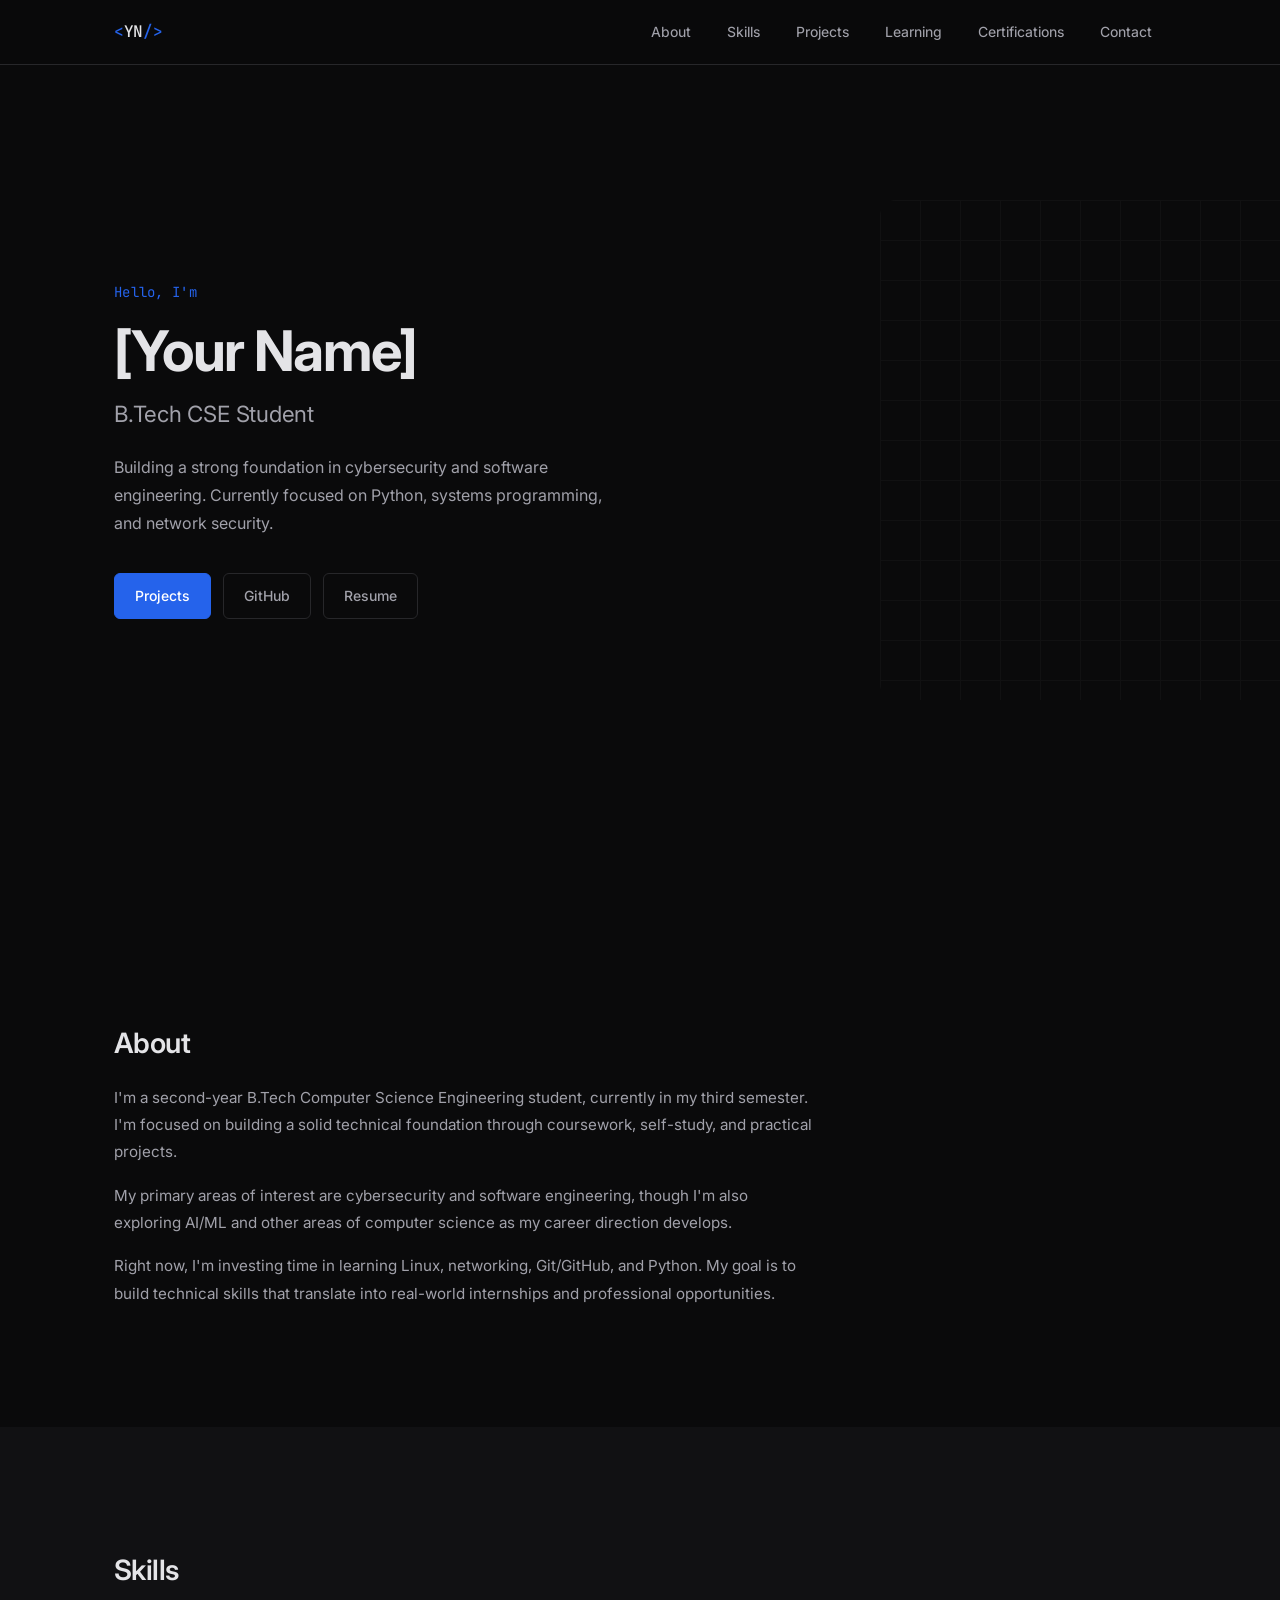
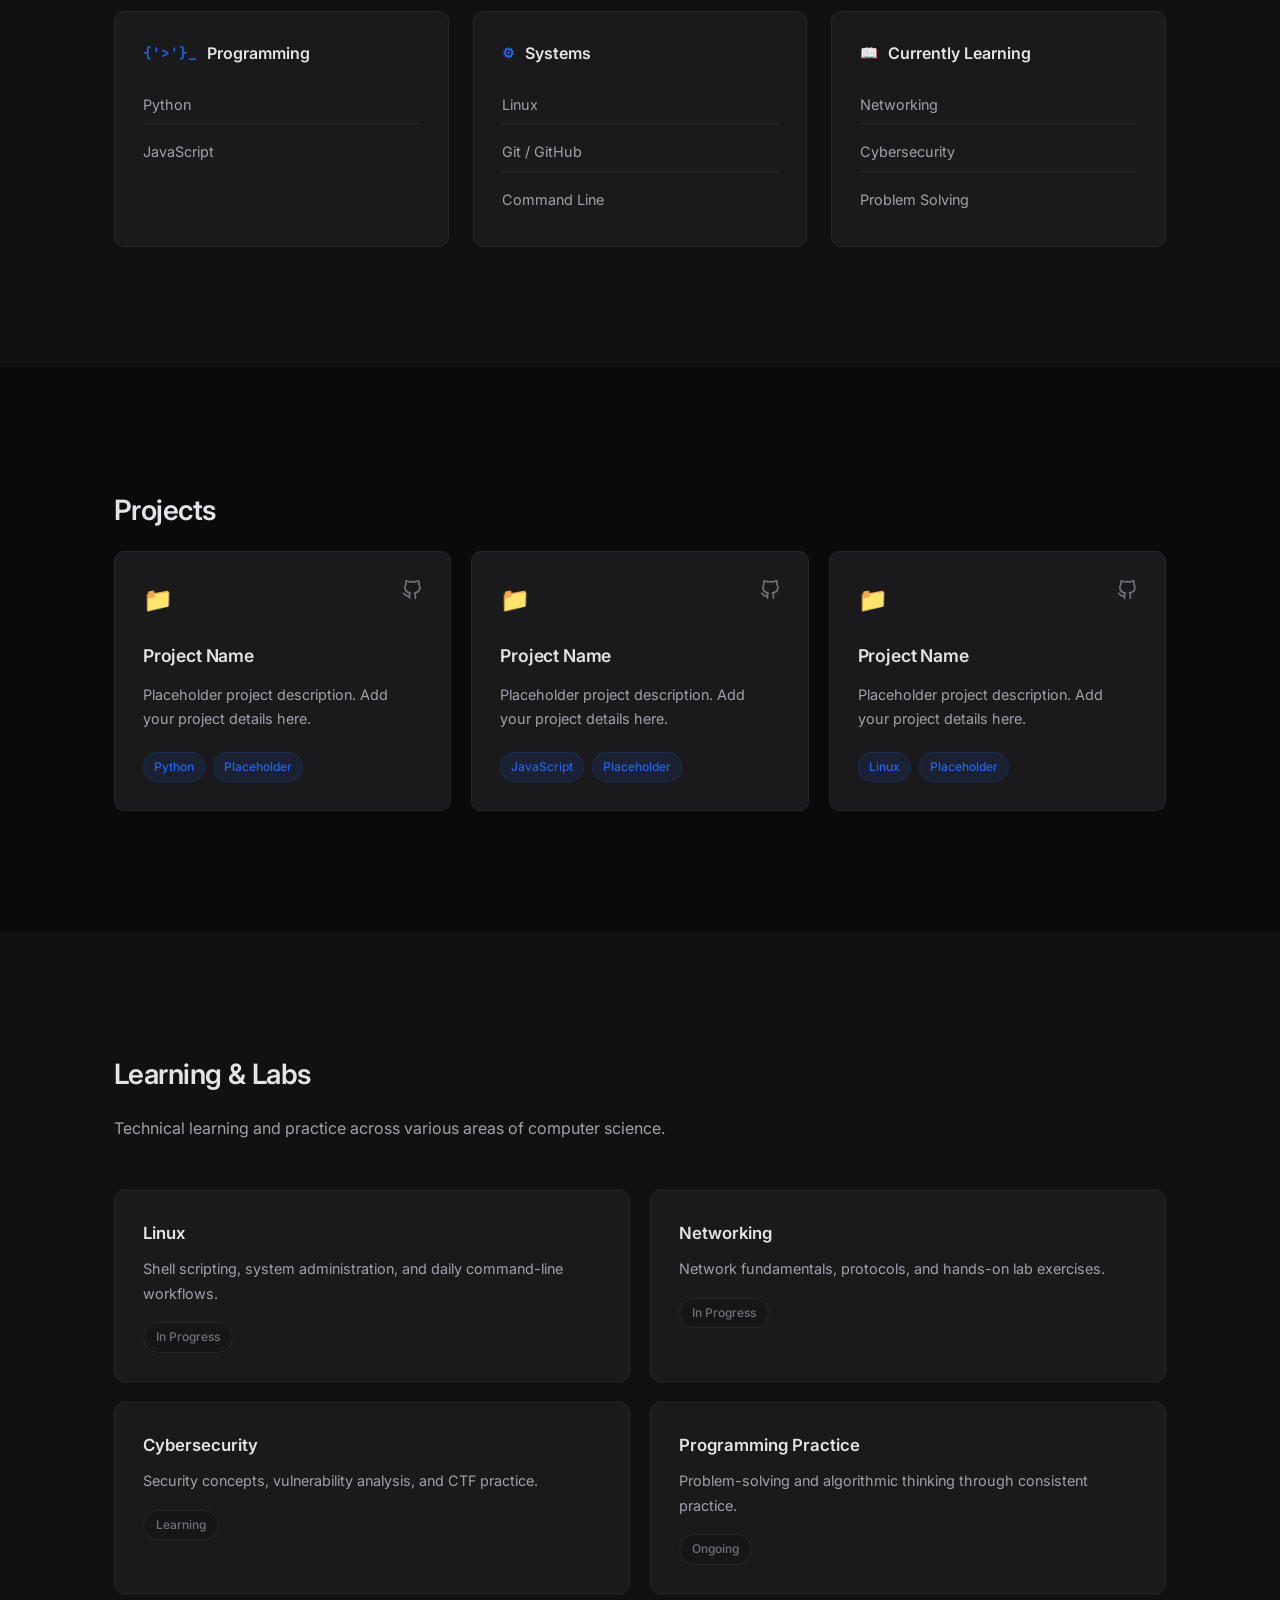
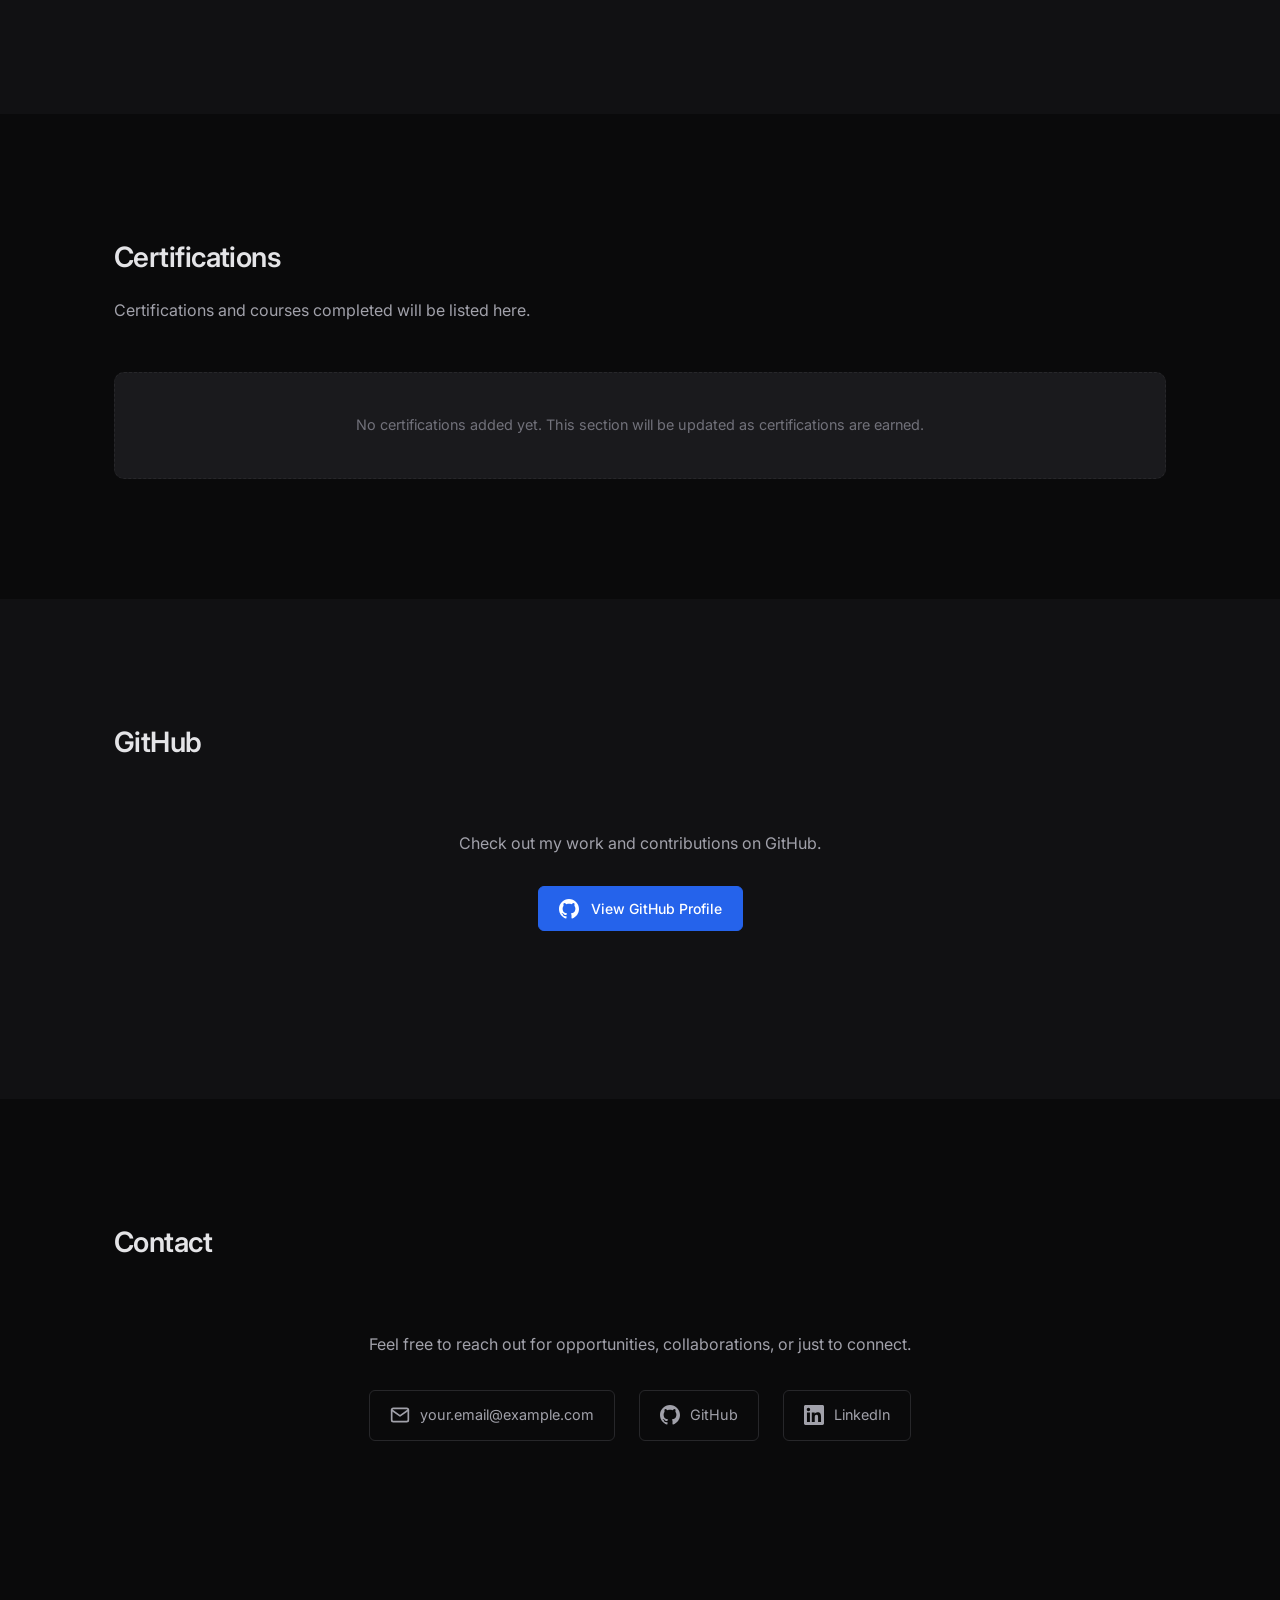
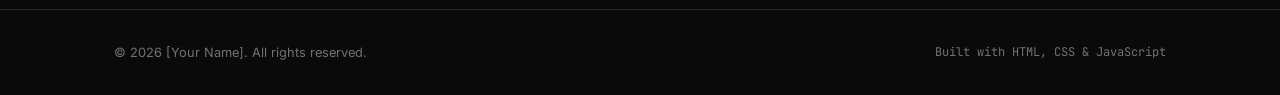
==== index.html @ 466e539e "Freebuff: Build me a web app from this prompt: # Build My Personal..." ====
<!DOCTYPE html>
<html lang="en">
<head>
    <meta charset="UTF-8">
    <meta name="viewport" content="width=device-width, initial-scale=1.0">
    <meta name="description" content="Personal portfolio of a B.Tech Computer Science student focused on cybersecurity, software engineering, and systems programming.">
    <meta name="keywords" content="portfolio, cybersecurity, software engineering, computer science, B.Tech, CSE student">
    
    <!-- Open Graph -->
    <meta property="og:title" content="[Your Name] - Portfolio">
    <meta property="og:description" content="B.Tech CSE student building a foundation in cybersecurity, software engineering, and systems programming.">
    <meta property="og:type" content="website">
    <meta property="og:url" content="https://yourusername.github.io/portfolio">
    
    <title>[Your Name] | Portfolio</title>
    
    <!-- Favicon placeholder -->
    <link rel="icon" type="image/png" href="assets/images/favicon.png">
    
    <!-- Google Fonts -->
    <link rel="preconnect" href="https://fonts.googleapis.com">
    <link rel="preconnect" href="https://fonts.gstatic.com" crossorigin>
    <link href="https://fonts.googleapis.com/css2?family=Inter:wght@300;400;500;600;700&family=JetBrains+Mono:wght@400;500&display=swap" rel="stylesheet">
    
    <link rel="stylesheet" href="style.css">
</head>
<body>
    <!-- Navigation -->
    <nav class="navbar" id="navbar">
        <div class="nav-container">
            <a href="#hero" class="nav-logo">
                <span class="logo-bracket">&lt;</span>YN<span class="logo-bracket">/&gt;</span>
            </a>
            <button class="nav-toggle" id="nav-toggle" aria-label="Toggle navigation">
                <span class="hamburger-line"></span>
                <span class="hamburger-line"></span>
                <span class="hamburger-line"></span>
            </button>
            <ul class="nav-menu" id="nav-menu">
                <li><a href="#about" class="nav-link">About</a></li>
                <li><a href="#skills" class="nav-link">Skills</a></li>
                <li><a href="#projects" class="nav-link">Projects</a></li>
                <li><a href="#learning" class="nav-link">Learning</a></li>
                <li><a href="#certifications" class="nav-link">Certifications</a></li>
                <li><a href="#contact" class="nav-link">Contact</a></li>
            </ul>
        </div>
    </nav>

    <!-- Hero Section -->
    <section class="hero" id="hero">
        <div class="hero-container">
            <div class="hero-content">
                <p class="hero-greeting">Hello, I'm</p>
                <h1 class="hero-name">[Your Name]</h1>
                <h2 class="hero-title">B.Tech CSE Student</h2>
                <p class="hero-description">
                    Building a strong foundation in cybersecurity and software engineering.
                    Currently focused on Python, systems programming, and network security.
                </p>
                <div class="hero-buttons">
                    <a href="#projects" class="btn btn-primary">Projects</a>
                    <a href="https://github.com/[yourusername]" class="btn btn-secondary" target="_blank" rel="noopener noreferrer">GitHub</a>
                    <a href="assets/resume/resume.pdf" class="btn btn-secondary" target="_blank" rel="noopener noreferrer">Resume</a>
                </div>
            </div>
            <div class="hero-decoration">
                <div class="hero-grid"></div>
            </div>
        </div>
    </section>

    <!-- About Section -->
    <section class="section" id="about">
        <div class="container">
            <h2 class="section-title">About</h2>
            <div class="about-content">
                <div class="about-text">
                    <p>
                        I'm a second-year B.Tech Computer Science Engineering student, currently in my third semester.
                        I'm focused on building a solid technical foundation through coursework, self-study, and practical projects.
                    </p>
                    <p>
                        My primary areas of interest are cybersecurity and software engineering, though I'm also exploring
                        AI/ML and other areas of computer science as my career direction develops.
                    </p>
                    <p>
                        Right now, I'm investing time in learning Linux, networking, Git/GitHub, and Python.
                        My goal is to build technical skills that translate into real-world internships and professional opportunities.
                    </p>
                </div>
            </div>
        </div>
    </section>

    <!-- Skills Section -->
    <section class="section section-alt" id="skills">
        <div class="container">
            <h2 class="section-title">Skills</h2>
            <div class="skills-grid">
                <div class="skill-category">
                    <h3 class="skill-category-title">
                        <span class="skill-icon">{'>'}_</span>
                        Programming
                    </h3>
                    <ul class="skill-list">
                        <li class="skill-item">Python</li>
                        <li class="skill-item">JavaScript</li>
                    </ul>
                </div>
                <div class="skill-category">
                    <h3 class="skill-category-title">
                        <span class="skill-icon">⚙</span>
                        Systems
                    </h3>
                    <ul class="skill-list">
                        <li class="skill-item">Linux</li>
                        <li class="skill-item">Git / GitHub</li>
                        <li class="skill-item">Command Line</li>
                    </ul>
                </div>
                <div class="skill-category">
                    <h3 class="skill-category-title">
                        <span class="skill-icon">📖</span>
                        Currently Learning
                    </h3>
                    <ul class="skill-list">
                        <li class="skill-item">Networking</li>
                        <li class="skill-item">Cybersecurity</li>
                        <li class="skill-item">Problem Solving</li>
                    </ul>
                </div>
            </div>
        </div>
    </section>

    <!-- Projects Section -->
    <section class="section" id="projects">
        <div class="container">
            <h2 class="section-title">Projects</h2>
            <div class="projects-grid">
                <!-- Project 1 - Placeholder -->
                <article class="project-card">
                    <div class="project-header">
                        <span class="project-icon">📁</span>
                        <div class="project-links">
                            <a href="https://github.com/[yourusername]/[project-repo]" class="project-link" target="_blank" rel="noopener noreferrer" aria-label="View on GitHub">
                                <svg width="20" height="20" viewBox="0 0 24 24" fill="none" stroke="currentColor" stroke-width="2" stroke-linecap="round" stroke-linejoin="round"><path d="M9 19c-5 1.5-5-2.5-7-3m14 6v-3.87a3.37 3.37 0 0 0-.94-2.61c3.14-.35 6.44-1.54 6.44-7A5.44 5.44 0 0 0 20 4.77 5.07 5.07 0 0 0 19.91 1S18.73.65 16 2.48a13.38 13.38 0 0 0-7 0C6.27.65 5.09 1 5.09 1A5.07 5.07 0 0 0 5 4.77a5.44 5.44 0 0 0-1.5 3.78c0 5.42 3.3 6.61 6.44 7A3.37 3.37 0 0 0 9 18.13V22"></path></svg>
                            </a>
                        </div>
                    </div>
                    <h3 class="project-title">Project Name</h3>
                    <p class="project-description">
                        <!-- Replace with your project description -->
                        Placeholder project description. Add your project details here.
                    </p>
                    <div class="project-tags">
                        <span class="tag">Python</span>
                        <span class="tag">Placeholder</span>
                    </div>
                </article>

                <!-- Project 2 - Placeholder -->
                <article class="project-card">
                    <div class="project-header">
                        <span class="project-icon">📁</span>
                        <div class="project-links">
                            <a href="https://github.com/[yourusername]/[project-repo]" class="project-link" target="_blank" rel="noopener noreferrer" aria-label="View on GitHub">
                                <svg width="20" height="20" viewBox="0 0 24 24" fill="none" stroke="currentColor" stroke-width="2" stroke-linecap="round" stroke-linejoin="round"><path d="M9 19c-5 1.5-5-2.5-7-3m14 6v-3.87a3.37 3.37 0 0 0-.94-2.61c3.14-.35 6.44-1.54 6.44-7A5.44 5.44 0 0 0 20 4.77 5.07 5.07 0 0 0 19.91 1S18.73.65 16 2.48a13.38 13.38 0 0 0-7 0C6.27.65 5.09 1 5.09 1A5.07 5.07 0 0 0 5 4.77a5.44 5.44 0 0 0-1.5 3.78c0 5.42 3.3 6.61 6.44 7A3.37 3.37 0 0 0 9 18.13V22"></path></svg>
                            </a>
                        </div>
                    </div>
                    <h3 class="project-title">Project Name</h3>
                    <p class="project-description">
                        <!-- Replace with your project description -->
                        Placeholder project description. Add your project details here.
                    </p>
                    <div class="project-tags">
                        <span class="tag">JavaScript</span>
                        <span class="tag">Placeholder</span>
                    </div>
                </article>

                <!-- Project 3 - Placeholder -->
                <article class="project-card">
                    <div class="project-header">
                        <span class="project-icon">📁</span>
                        <div class="project-links">
                            <a href="https://github.com/[yourusername]/[project-repo]" class="project-link" target="_blank" rel="noopener noreferrer" aria-label="View on GitHub">
                                <svg width="20" height="20" viewBox="0 0 24 24" fill="none" stroke="currentColor" stroke-width="2" stroke-linecap="round" stroke-linejoin="round"><path d="M9 19c-5 1.5-5-2.5-7-3m14 6v-3.87a3.37 3.37 0 0 0-.94-2.61c3.14-.35 6.44-1.54 6.44-7A5.44 5.44 0 0 0 20 4.77 5.07 5.07 0 0 0 19.91 1S18.73.65 16 2.48a13.38 13.38 0 0 0-7 0C6.27.65 5.09 1 5.09 1A5.07 5.07 0 0 0 5 4.77a5.44 5.44 0 0 0-1.5 3.78c0 5.42 3.3 6.61 6.44 7A3.37 3.37 0 0 0 9 18.13V22"></path></svg>
                            </a>
                        </div>
                    </div>
                    <h3 class="project-title">Project Name</h3>
                    <p class="project-description">
                        <!-- Replace with your project description -->
                        Placeholder project description. Add your project details here.
                    </p>
                    <div class="project-tags">
                        <span class="tag">Linux</span>
                        <span class="tag">Placeholder</span>
                    </div>
                </article>
            </div>
        </div>
    </section>

    <!-- Learning / Labs Section -->
    <section class="section section-alt" id="learning">
        <div class="container">
            <h2 class="section-title">Learning & Labs</h2>
            <p class="section-subtitle">
                Technical learning and practice across various areas of computer science.
            </p>
            <div class="labs-grid">
                <div class="lab-card">
                    <h3 class="lab-title">Linux</h3>
                    <p class="lab-description">Shell scripting, system administration, and daily command-line workflows.</p>
                    <span class="lab-status">In Progress</span>
                </div>
                <div class="lab-card">
                    <h3 class="lab-title">Networking</h3>
                    <p class="lab-description">Network fundamentals, protocols, and hands-on lab exercises.</p>
                    <span class="lab-status">In Progress</span>
                </div>
                <div class="lab-card">
                    <h3 class="lab-title">Cybersecurity</h3>
                    <p class="lab-description">Security concepts, vulnerability analysis, and CTF practice.</p>
                    <span class="lab-status">Learning</span>
                </div>
                <div class="lab-card">
                    <h3 class="lab-title">Programming Practice</h3>
                    <p class="lab-description">Problem-solving and algorithmic thinking through consistent practice.</p>
                    <span class="lab-status">Ongoing</span>
                </div>
            </div>
        </div>
    </section>

    <!-- Certifications Section -->
    <section class="section" id="certifications">
        <div class="container">
            <h2 class="section-title">Certifications</h2>
            <p class="section-subtitle">
                <!-- Add your certifications here as you earn them -->
                Certifications and courses completed will be listed here.
            </p>
            <div class="cert-grid">
                <div class="cert-placeholder">
                    <p>No certifications added yet. This section will be updated as certifications are earned.</p>
                </div>
            </div>
        </div>
    </section>

    <!-- GitHub Section -->
    <section class="section section-alt" id="github">
        <div class="container">
            <h2 class="section-title">GitHub</h2>
            <div class="github-content">
                <p class="github-description">
                    Check out my work and contributions on GitHub.
                </p>
                <a href="https://github.com/[yourusername]" class="btn btn-primary" target="_blank" rel="noopener noreferrer">
                    <svg width="20" height="20" viewBox="0 0 24 24" fill="currentColor">
                        <path d="M12 0c-6.626 0-12 5.373-12 12 0 5.302 3.438 9.8 8.207 11.387.599.111.793-.261.793-.577v-2.234c-3.338.726-4.033-1.416-4.033-1.416-.546-1.387-1.333-1.756-1.333-1.756-1.089-.745.083-.729.083-.729 1.205.084 1.839 1.237 1.839 1.237 1.07 1.834 2.807 1.304 3.492.997.107-.775.418-1.305.762-1.604-2.665-.305-5.467-1.334-5.467-5.931 0-1.311.469-2.381 1.236-3.221-.124-.303-.535-1.524.117-3.176 0 0 1.008-.322 3.301 1.23.957-.266 1.983-.399 3.003-.404 1.02.005 2.047.138 3.006.404 2.291-1.552 3.297-1.23 3.297-1.23.653 1.653.242 2.874.118 3.176.77.84 1.235 1.911 1.235 3.221 0 4.609-2.807 5.624-5.479 5.921.43.372.823 1.102.823 2.222v3.293c0 .319.192.694.801.576 4.765-1.589 8.199-6.086 8.199-11.386 0-6.627-5.373-12-12-12z"/>
                    </svg>
                    View GitHub Profile
                </a>
            </div>
        </div>
    </section>

    <!-- Contact Section -->
    <section class="section" id="contact">
        <div class="container">
            <h2 class="section-title">Contact</h2>
            <div class="contact-content">
                <p class="contact-description">
                    Feel free to reach out for opportunities, collaborations, or just to connect.
                </p>
                <div class="contact-links">
                    <a href="mailto:your.email@example.com" class="contact-link">
                        <svg width="20" height="20" viewBox="0 0 24 24" fill="none" stroke="currentColor" stroke-width="2" stroke-linecap="round" stroke-linejoin="round"><path d="M4 4h16c1.1 0 2 .9 2 2v12c0 1.1-.9 2-2 2H4c-1.1 0-2-.9-2-2V6c0-1.1.9-2 2-2z"></path><polyline points="22,6 12,13 2,6"></polyline></svg>
                        <span>your.email@example.com</span>
                    </a>
                    <a href="https://github.com/[yourusername]" class="contact-link" target="_blank" rel="noopener noreferrer">
                        <svg width="20" height="20" viewBox="0 0 24 24" fill="currentColor">
                            <path d="M12 0c-6.626 0-12 5.373-12 12 0 5.302 3.438 9.8 8.207 11.387.599.111.793-.261.793-.577v-2.234c-3.338.726-4.033-1.416-4.033-1.416-.546-1.387-1.333-1.756-1.333-1.756-1.089-.745.083-.729.083-.729 1.205.084 1.839 1.237 1.839 1.237 1.07 1.834 2.807 1.304 3.492.997.107-.775.418-1.305.762-1.604-2.665-.305-5.467-1.334-5.467-5.931 0-1.311.469-2.381 1.236-3.221-.124-.303-.535-1.524.117-3.176 0 0 1.008-.322 3.301 1.23.957-.266 1.983-.399 3.003-.404 1.02.005 2.047.138 3.006.404 2.291-1.552 3.297-1.23 3.297-1.23.653 1.653.242 2.874.118 3.176.77.84 1.235 1.911 1.235 3.221 0 4.609-2.807 5.624-5.479 5.921.43.372.823 1.102.823 2.222v3.293c0 .319.192.694.801.576 4.765-1.589 8.199-6.086 8.199-11.386 0-6.627-5.373-12-12-12z"/>
                        </svg>
                        <span>GitHub</span>
                    </a>
                    <a href="https://linkedin.com/in/[yourusername]" class="contact-link" target="_blank" rel="noopener noreferrer">
                        <svg width="20" height="20" viewBox="0 0 24 24" fill="currentColor">
                            <path d="M20.447 20.452h-3.554v-5.569c0-1.328-.027-3.037-1.852-3.037-1.853 0-2.136 1.445-2.136 2.939v5.667H9.351V9h3.414v1.561h.046c.477-.9 1.637-1.85 3.37-1.85 3.601 0 4.267 2.37 4.267 5.455v6.286zM5.337 7.433c-1.144 0-2.063-.926-2.063-2.065 0-1.138.92-2.063 2.063-2.063 1.14 0 2.064.925 2.064 2.063 0 1.139-.925 2.065-2.064 2.065zm1.782 13.019H3.555V9h3.564v11.452zM22.225 0H1.771C.792 0 0 .774 0 1.729v20.542C0 23.227.792 24 1.771 24h20.451C23.2 24 24 23.227 24 22.271V1.729C24 .774 23.2 0 22.222 0h.003z"/>
                        </svg>
                        <span>LinkedIn</span>
                    </a>
                </div>
            </div>
        </div>
    </section>

    <!-- Footer -->
    <footer class="footer">
        <div class="container">
            <div class="footer-content">
                <p class="footer-text">
                    &copy; <span id="current-year"></span> [Your Name]. All rights reserved.
                </p>
                <p class="footer-text footer-built">
                    Built with HTML, CSS & JavaScript
                </p>
            </div>
        </div>
    </footer>

    <script src="script.js"></script>
</body>
</html>
---- style.css ----
/* ==========================================
   Portfolio - Dark Premium Theme
   ========================================== */

/* CSS Custom Properties */
:root {
    /* Colors */
    --bg-primary: #0a0a0b;
    --bg-secondary: #111113;
    --bg-tertiary: #161618;
    --bg-card: #1a1a1d;
    --bg-card-hover: #1f1f22;
    
    --text-primary: #e4e4e7;
    --text-secondary: #a1a1aa;
    --text-muted: #71717a;
    
    --accent: #2563eb;
    --accent-hover: #3b82f6;
    --accent-subtle: rgba(37, 99, 235, 0.1);
    --accent-border: rgba(37, 99, 235, 0.2);
    
    --border: #27272a;
    --border-hover: #3f3f46;
    
    /* Typography */
    --font-sans: 'Inter', -apple-system, BlinkMacSystemFont, 'Segoe UI', system-ui, sans-serif;
    --font-mono: 'JetBrains Mono', 'Fira Code', 'Cascadia Code', monospace;
    
    /* Spacing */
    --section-padding: 120px;
    --container-max: 1100px;
    --container-padding: 24px;
    
    /* Transitions */
    --transition-fast: 150ms ease;
    --transition-base: 250ms ease;
    --transition-slow: 400ms ease;
    
    /* Shadows */
    --shadow-sm: 0 1px 2px rgba(0, 0, 0, 0.3);
    --shadow-md: 0 4px 12px rgba(0, 0, 0, 0.3);
    --shadow-lg: 0 8px 24px rgba(0, 0, 0, 0.4);
    
    /* Border Radius */
    --radius-sm: 6px;
    --radius-md: 10px;
    --radius-lg: 16px;
}

/* ==========================================
   Reset & Base
   ========================================== */

*,
*::before,
*::after {
    margin: 0;
    padding: 0;
    box-sizing: border-box;
}

html {
    scroll-behavior: smooth;
    scroll-padding-top: 80px;
}

body {
    font-family: var(--font-sans);
    font-size: 16px;
    line-height: 1.7;
    color: var(--text-primary);
    background-color: var(--bg-primary);
    -webkit-font-smoothing: antialiased;
    -moz-osx-font-smoothing: grayscale;
}

a {
    color: var(--accent);
    text-decoration: none;
    transition: color var(--transition-fast);
}

a:hover {
    color: var(--accent-hover);
}

ul {
    list-style: none;
}

img {
    max-width: 100%;
    display: block;
}

/* ==========================================
   Layout
   ========================================== */

.container {
    max-width: var(--container-max);
    margin: 0 auto;
    padding: 0 var(--container-padding);
}

.section {
    padding: var(--section-padding) 0;
}

.section-alt {
    background-color: var(--bg-secondary);
}

.section-title {
    font-size: 1.75rem;
    font-weight: 600;
    margin-bottom: 16px;
    letter-spacing: -0.02em;
}

.section-subtitle {
    color: var(--text-secondary);
    margin-bottom: 48px;
    max-width: 560px;
}

/* ==========================================
   Navigation
   ========================================== */

.navbar {
    position: fixed;
    top: 0;
    left: 0;
    right: 0;
    z-index: 1000;
    background: rgba(10, 10, 11, 0.85);
    backdrop-filter: blur(12px);
    -webkit-backdrop-filter: blur(12px);
    border-bottom: 1px solid var(--border);
    transition: background var(--transition-base), border-color var(--transition-base);
}

.navbar.scrolled {
    background: rgba(10, 10, 11, 0.95);
    border-bottom-color: var(--border-hover);
}

.nav-container {
    max-width: var(--container-max);
    margin: 0 auto;
    padding: 0 var(--container-padding);
    display: flex;
    align-items: center;
    justify-content: space-between;
    height: 64px;
}

.nav-logo {
    font-family: var(--font-mono);
    font-size: 1rem;
    font-weight: 500;
    color: var(--text-primary);
    letter-spacing: -0.02em;
}

.logo-bracket {
    color: var(--accent);
}

.nav-menu {
    display: flex;
    align-items: center;
    gap: 8px;
}

.nav-link {
    color: var(--text-secondary);
    font-size: 0.875rem;
    font-weight: 450;
    padding: 8px 14px;
    border-radius: var(--radius-sm);
    transition: color var(--transition-fast), background var(--transition-fast);
}

.nav-link:hover,
.nav-link.active {
    color: var(--text-primary);
    background: var(--bg-tertiary);
}

/* Mobile Nav Toggle */
.nav-toggle {
    display: none;
    flex-direction: column;
    gap: 5px;
    background: none;
    border: none;
    cursor: pointer;
    padding: 4px;
}

.hamburger-line {
    width: 20px;
    height: 2px;
    background: var(--text-secondary);
    border-radius: 2px;
    transition: transform var(--transition-base), opacity var(--transition-base);
}

.nav-toggle.active .hamburger-line:nth-child(1) {
    transform: translateY(7px) rotate(45deg);
}

.nav-toggle.active .hamburger-line:nth-child(2) {
    opacity: 0;
}

.nav-toggle.active .hamburger-line:nth-child(3) {
    transform: translateY(-7px) rotate(-45deg);
}

/* ==========================================
   Hero Section
   ========================================== */

.hero {
    min-height: 100vh;
    display: flex;
    align-items: center;
    position: relative;
    overflow: hidden;
}

.hero-container {
    max-width: var(--container-max);
    margin: 0 auto;
    padding: 0 var(--container-padding);
    display: flex;
    align-items: center;
    justify-content: space-between;
    width: 100%;
}

.hero-content {
    max-width: 600px;
    z-index: 1;
}

.hero-greeting {
    font-family: var(--font-mono);
    font-size: 0.875rem;
    color: var(--accent);
    margin-bottom: 16px;
    letter-spacing: 0.02em;
}

.hero-name {
    font-size: clamp(2.5rem, 5vw, 3.5rem);
    font-weight: 700;
    line-height: 1.1;
    letter-spacing: -0.03em;
    margin-bottom: 12px;
}

.hero-title {
    font-size: clamp(1.1rem, 2.5vw, 1.4rem);
    font-weight: 400;
    color: var(--text-secondary);
    margin-bottom: 20px;
    letter-spacing: -0.01em;
}

.hero-description {
    font-size: 1rem;
    color: var(--text-secondary);
    line-height: 1.75;
    margin-bottom: 36px;
    max-width: 500px;
}

.hero-buttons {
    display: flex;
    align-items: center;
    gap: 12px;
    flex-wrap: wrap;
}

/* Hero Decoration */
.hero-decoration {
    position: absolute;
    right: -100px;
    top: 50%;
    transform: translateY(-50%);
    width: 500px;
    height: 500px;
    opacity: 0.03;
    pointer-events: none;
}

.hero-grid {
    width: 100%;
    height: 100%;
    background-image: 
        linear-gradient(var(--text-primary) 1px, transparent 1px),
        linear-gradient(90deg, var(--text-primary) 1px, transparent 1px);
    background-size: 40px 40px;
    border-radius: var(--radius-lg);
}

/* ==========================================
   Buttons
   ========================================== */

.btn {
    display: inline-flex;
    align-items: center;
    gap: 8px;
    padding: 10px 20px;
    font-size: 0.875rem;
    font-weight: 500;
    font-family: var(--font-sans);
    border-radius: var(--radius-sm);
    border: 1px solid transparent;
    cursor: pointer;
    transition: all var(--transition-fast);
    text-decoration: none;
    white-space: nowrap;
}

.btn-primary {
    background: var(--accent);
    color: #ffffff;
    border-color: var(--accent);
}

.btn-primary:hover {
    background: var(--accent-hover);
    border-color: var(--accent-hover);
    color: #ffffff;
}

.btn-secondary {
    background: transparent;
    color: var(--text-secondary);
    border-color: var(--border);
}

.btn-secondary:hover {
    color: var(--text-primary);
    border-color: var(--border-hover);
    background: var(--bg-tertiary);
}

/* ==========================================
   About Section
   ========================================== */

.about-content {
    max-width: 700px;
}

.about-text p {
    color: var(--text-secondary);
    margin-bottom: 16px;
    font-size: 0.95rem;
    line-height: 1.8;
}

.about-text p:last-child {
    margin-bottom: 0;
}

/* ==========================================
   Skills Section
   ========================================== */

.skills-grid {
    display: grid;
    grid-template-columns: repeat(3, 1fr);
    gap: 24px;
}

.skill-category {
    background: var(--bg-card);
    border: 1px solid var(--border);
    border-radius: var(--radius-md);
    padding: 28px;
    transition: border-color var(--transition-base), box-shadow var(--transition-base);
}

.skill-category:hover {
    border-color: var(--border-hover);
    box-shadow: var(--shadow-md);
}

.skill-category-title {
    font-size: 1rem;
    font-weight: 600;
    margin-bottom: 20px;
    display: flex;
    align-items: center;
    gap: 10px;
}

.skill-icon {
    font-family: var(--font-mono);
    color: var(--accent);
    font-size: 0.9rem;
}

.skill-list {
    display: flex;
    flex-direction: column;
    gap: 10px;
}

.skill-item {
    font-size: 0.9rem;
    color: var(--text-secondary);
    padding: 6px 0;
    border-bottom: 1px solid var(--border);
    transition: color var(--transition-fast);
}

.skill-item:last-child {
    border-bottom: none;
}

.skill-item:hover {
    color: var(--text-primary);
}

/* ==========================================
   Projects Section
   ========================================== */

.projects-grid {
    display: grid;
    grid-template-columns: repeat(3, 1fr);
    gap: 20px;
}

.project-card {
    background: var(--bg-card);
    border: 1px solid var(--border);
    border-radius: var(--radius-md);
    padding: 28px;
    transition: border-color var(--transition-base), box-shadow var(--transition-base), transform var(--transition-base);
    display: flex;
    flex-direction: column;
}

.project-card:hover {
    border-color: var(--border-hover);
    box-shadow: var(--shadow-md);
    transform: translateY(-2px);
}

.project-header {
    display: flex;
    justify-content: space-between;
    align-items: flex-start;
    margin-bottom: 20px;
}

.project-icon {
    font-size: 1.5rem;
}

.project-links {
    display: flex;
    gap: 12px;
}

.project-link {
    color: var(--text-muted);
    transition: color var(--transition-fast);
    display: flex;
    align-items: center;
}

.project-link:hover {
    color: var(--text-primary);
}

.project-title {
    font-size: 1.1rem;
    font-weight: 600;
    margin-bottom: 12px;
    letter-spacing: -0.01em;
}

.project-description {
    font-size: 0.9rem;
    color: var(--text-secondary);
    line-height: 1.7;
    margin-bottom: 20px;
    flex-grow: 1;
}

.project-tags {
    display: flex;
    flex-wrap: wrap;
    gap: 8px;
}

.tag {
    font-size: 0.75rem;
    font-weight: 500;
    color: var(--accent);
    background: var(--accent-subtle);
    padding: 4px 10px;
    border-radius: 999px;
    border: 1px solid var(--accent-border);
}

/* ==========================================
   Learning / Labs Section
   ========================================== */

.labs-grid {
    display: grid;
    grid-template-columns: repeat(2, 1fr);
    gap: 20px;
}

.lab-card {
    background: var(--bg-card);
    border: 1px solid var(--border);
    border-radius: var(--radius-md);
    padding: 28px;
    transition: border-color var(--transition-base), box-shadow var(--transition-base);
}

.lab-card:hover {
    border-color: var(--border-hover);
    box-shadow: var(--shadow-md);
}

.lab-title {
    font-size: 1.05rem;
    font-weight: 600;
    margin-bottom: 10px;
}

.lab-description {
    font-size: 0.9rem;
    color: var(--text-secondary);
    line-height: 1.7;
    margin-bottom: 16px;
}

.lab-status {
    display: inline-block;
    font-size: 0.75rem;
    font-weight: 500;
    color: var(--text-muted);
    background: var(--bg-tertiary);
    padding: 4px 12px;
    border-radius: 999px;
    border: 1px solid var(--border);
}

/* ==========================================
   Certifications Section
   ========================================== */

.cert-grid {
    display: grid;
    grid-template-columns: repeat(auto-fit, minmax(280px, 1fr));
    gap: 20px;
}

.cert-placeholder {
    background: var(--bg-card);
    border: 1px dashed var(--border);
    border-radius: var(--radius-md);
    padding: 40px 28px;
    text-align: center;
}

.cert-placeholder p {
    color: var(--text-muted);
    font-size: 0.9rem;
}

/* ==========================================
   GitHub Section
   ========================================== */

.github-content {
    text-align: center;
    padding: 48px 0;
}

.github-description {
    color: var(--text-secondary);
    margin-bottom: 28px;
    font-size: 1rem;
}

.github-content .btn svg {
    margin-right: 4px;
}

/* ==========================================
   Contact Section
   ========================================== */

.contact-content {
    text-align: center;
    padding: 48px 0;
}

.contact-description {
    color: var(--text-secondary);
    margin-bottom: 32px;
    font-size: 1rem;
}

.contact-links {
    display: flex;
    justify-content: center;
    gap: 24px;
    flex-wrap: wrap;
}

.contact-link {
    display: inline-flex;
    align-items: center;
    gap: 10px;
    color: var(--text-secondary);
    font-size: 0.9rem;
    padding: 12px 20px;
    border: 1px solid var(--border);
    border-radius: var(--radius-sm);
    transition: all var(--transition-fast);
    text-decoration: none;
}

.contact-link:hover {
    color: var(--text-primary);
    border-color: var(--border-hover);
    background: var(--bg-tertiary);
}

/* ==========================================
   Footer
   ========================================== */

.footer {
    border-top: 1px solid var(--border);
    padding: 32px 0;
    background: var(--bg-primary);
}

.footer-content {
    display: flex;
    justify-content: space-between;
    align-items: center;
}

.footer-text {
    font-size: 0.8rem;
    color: var(--text-muted);
}

.footer-built {
    font-family: var(--font-mono);
    font-size: 0.75rem;
}

/* ==========================================
   Scroll Animations
   ========================================== */

.fade-in {
    opacity: 0;
    transform: translateY(20px);
    transition: opacity 0.6s ease, transform 0.6s ease;
}

.fade-in.visible {
    opacity: 1;
    transform: translateY(0);
}

/* ==========================================
   Reduced Motion
   ========================================== */

@media (prefers-reduced-motion: reduce) {
    html {
        scroll-behavior: auto;
    }
    
    *,
    *::before,
    *::after {
        animation-duration: 0.01ms !important;
        animation-iteration-count: 1 !important;
        transition-duration: 0.01ms !important;
    }
    
    .fade-in {
        opacity: 1;
        transform: none;
    }
}

/* ==========================================
   Responsive Design
   ========================================== */

/* Tablet & Below: 1024px */
@media (max-width: 1024px) {
    :root {
        --section-padding: 96px;
    }
    
    .skills-grid {
        grid-template-columns: repeat(2, 1fr);
    }
    
    .projects-grid {
        grid-template-columns: repeat(2, 1fr);
    }
    
    .hero-decoration {
        width: 350px;
        height: 350px;
        right: -50px;
        opacity: 0.02;
    }
}

/* Mobile Navigation: 768px */
@media (max-width: 768px) {
    :root {
        --section-padding: 80px;
        --container-padding: 20px;
    }
    
    .nav-toggle {
        display: flex;
    }
    
    .nav-menu {
        position: fixed;
        top: 64px;
        left: 0;
        right: 0;
        background: rgba(10, 10, 11, 0.98);
        backdrop-filter: blur(12px);
        -webkit-backdrop-filter: blur(12px);
        flex-direction: column;
        padding: 16px;
        gap: 4px;
        border-bottom: 1px solid var(--border);
        transform: translateY(-100%);
        opacity: 0;
        visibility: hidden;
        transition: transform var(--transition-base), opacity var(--transition-base), visibility var(--transition-base);
    }
    
    .nav-menu.active {
        transform: translateY(0);
        opacity: 1;
        visibility: visible;
    }
    
    .nav-link {
        width: 100%;
        padding: 12px 16px;
        font-size: 0.95rem;
    }
    
    .hero-container {
        flex-direction: column;
        text-align: center;
        padding-top: 120px;
    }
    
    .hero-content {
        max-width: 100%;
    }
    
    .hero-description {
        max-width: 100%;
    }
    
    .hero-buttons {
        justify-content: center;
    }
    
    .hero-decoration {
        display: none;
    }
    
    .skills-grid {
        grid-template-columns: 1fr;
    }
    
    .projects-grid {
        grid-template-columns: 1fr;
    }
    
    .labs-grid {
        grid-template-columns: 1fr;
    }
}

/* Small Mobile: 480px */
@media (max-width: 480px) {
    :root {
        --section-padding: 64px;
    }
    
    .section-title {
        font-size: 1.5rem;
    }
    
    .hero-name {
        font-size: 2rem;
    }
    
    .hero-buttons {
        flex-direction: column;
        width: 100%;
    }
    
    .btn {
        width: 100%;
        justify-content: center;
    }
    
    .contact-links {
        flex-direction: column;
        align-items: stretch;
    }
    
    .contact-link {
        justify-content: center;
    }
    
    .footer-content {
        flex-direction: column;
        gap: 8px;
        text-align: center;
    }
    
    .skill-category {
        padding: 20px;
    }
    
    .project-card {
        padding: 20px;
    }
    
    .lab-card {
        padding: 20px;
    }
}

/* Very small mobile: 375px */
@media (max-width: 375px) {
    :root {
        --container-padding: 16px;
    }
    
    .hero-greeting {
        font-size: 0.8rem;
    }
    
    .nav-container {
        padding: 0 16px;
    }
}

/* Large screens: 1440px+ */
@media (min-width: 1440px) {
    :root {
        --container-max: 1200px;
    }
}
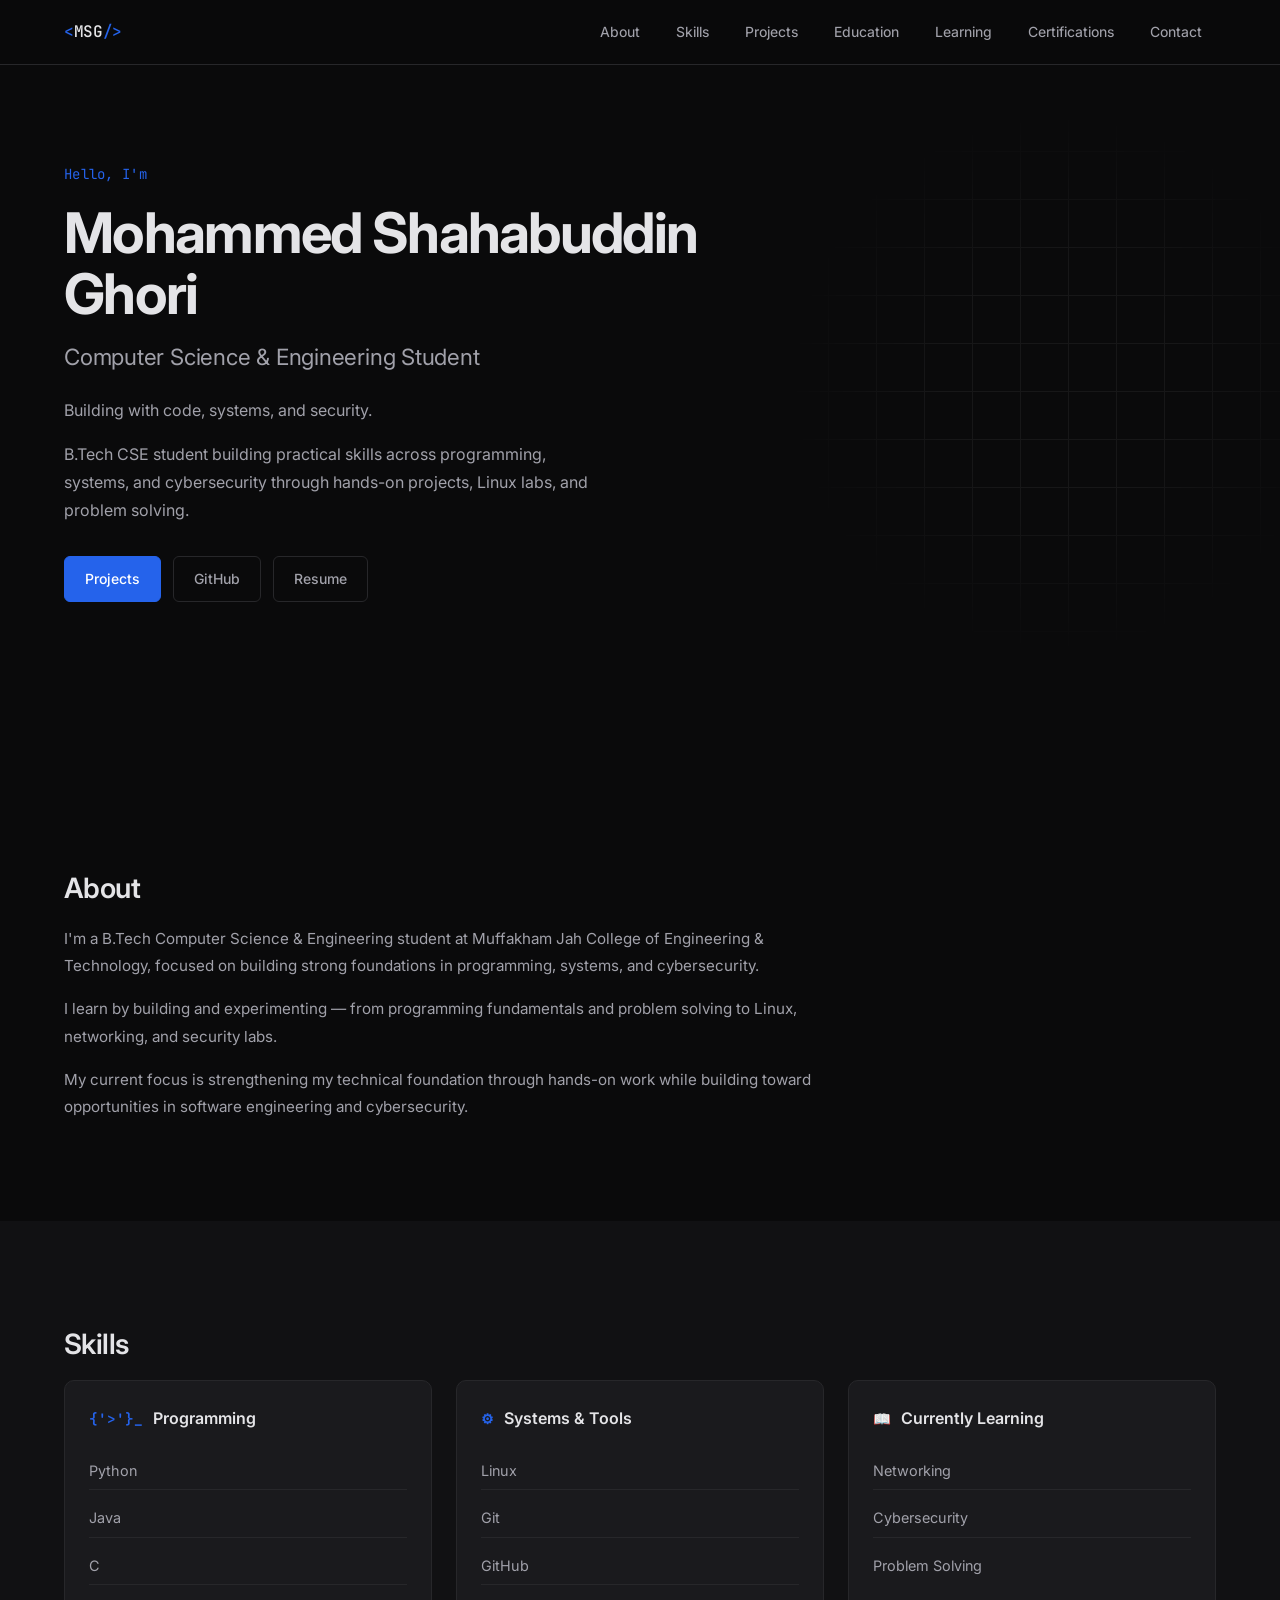
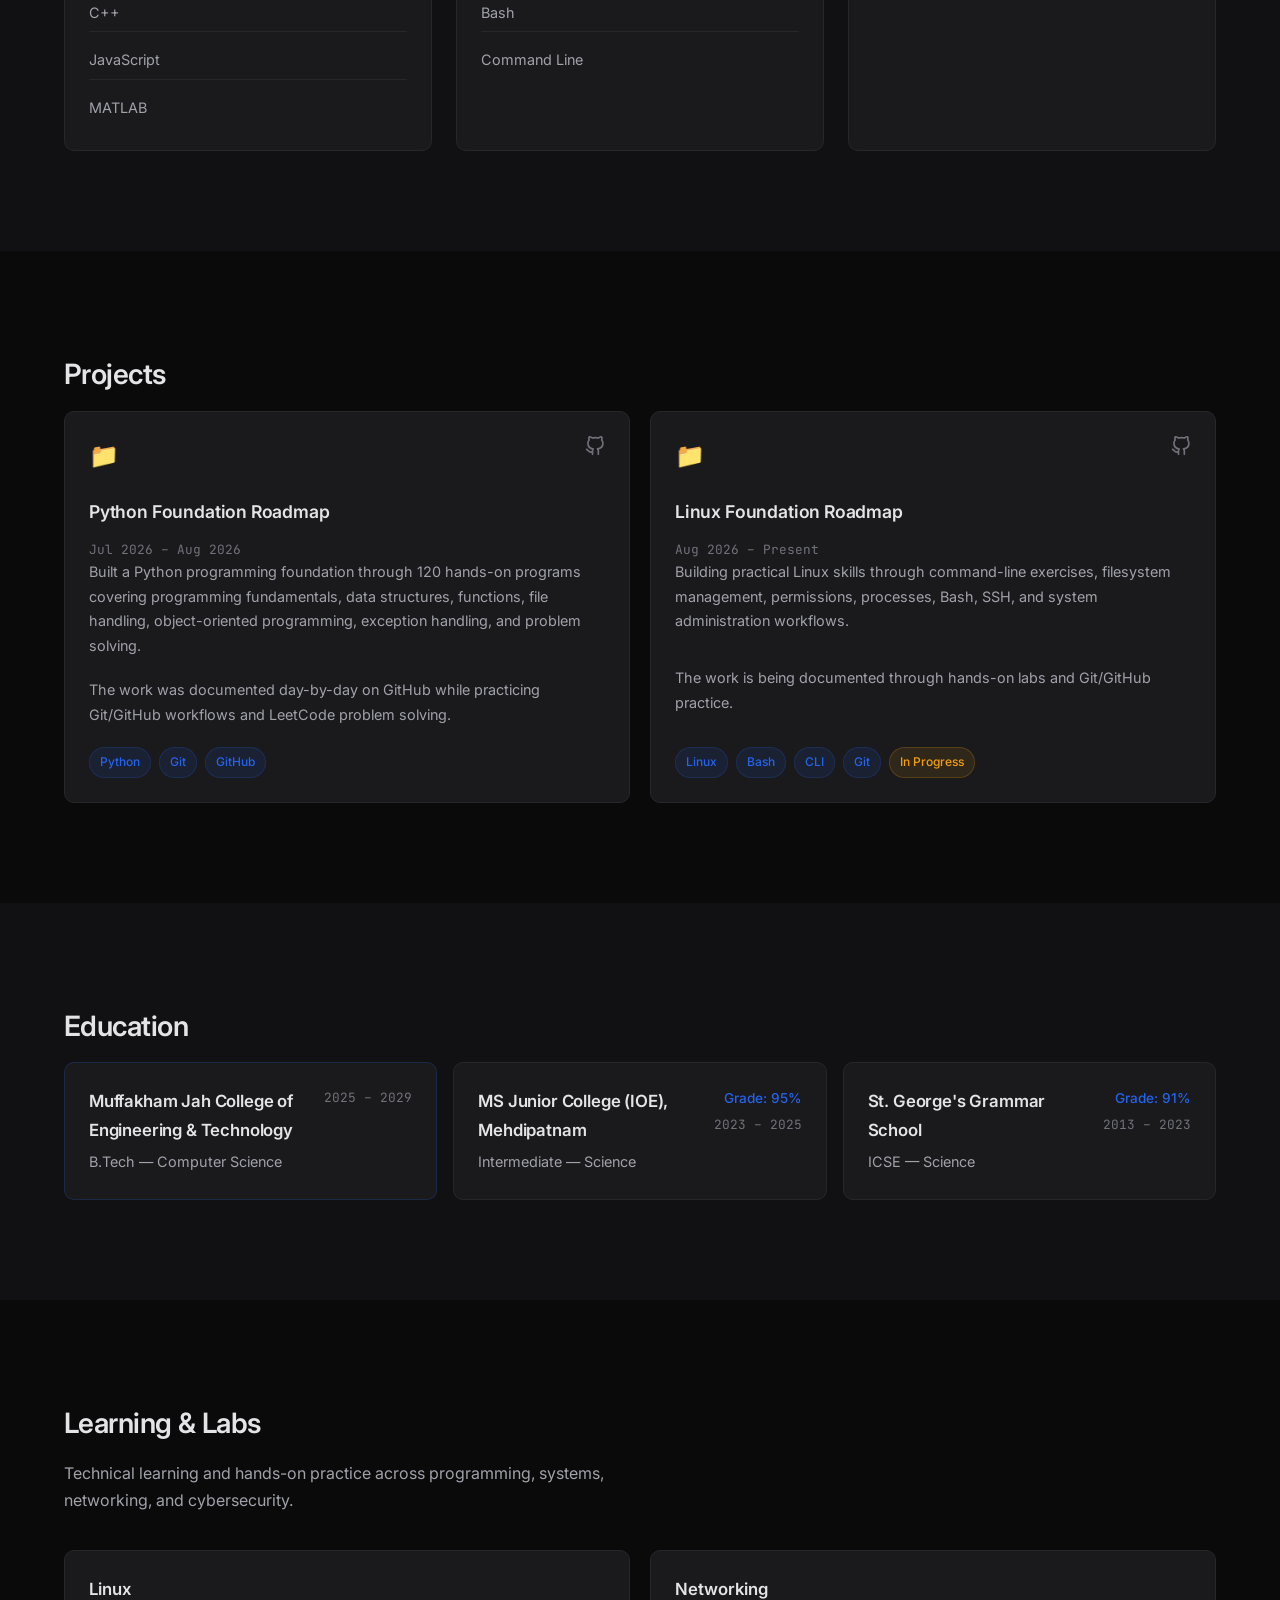
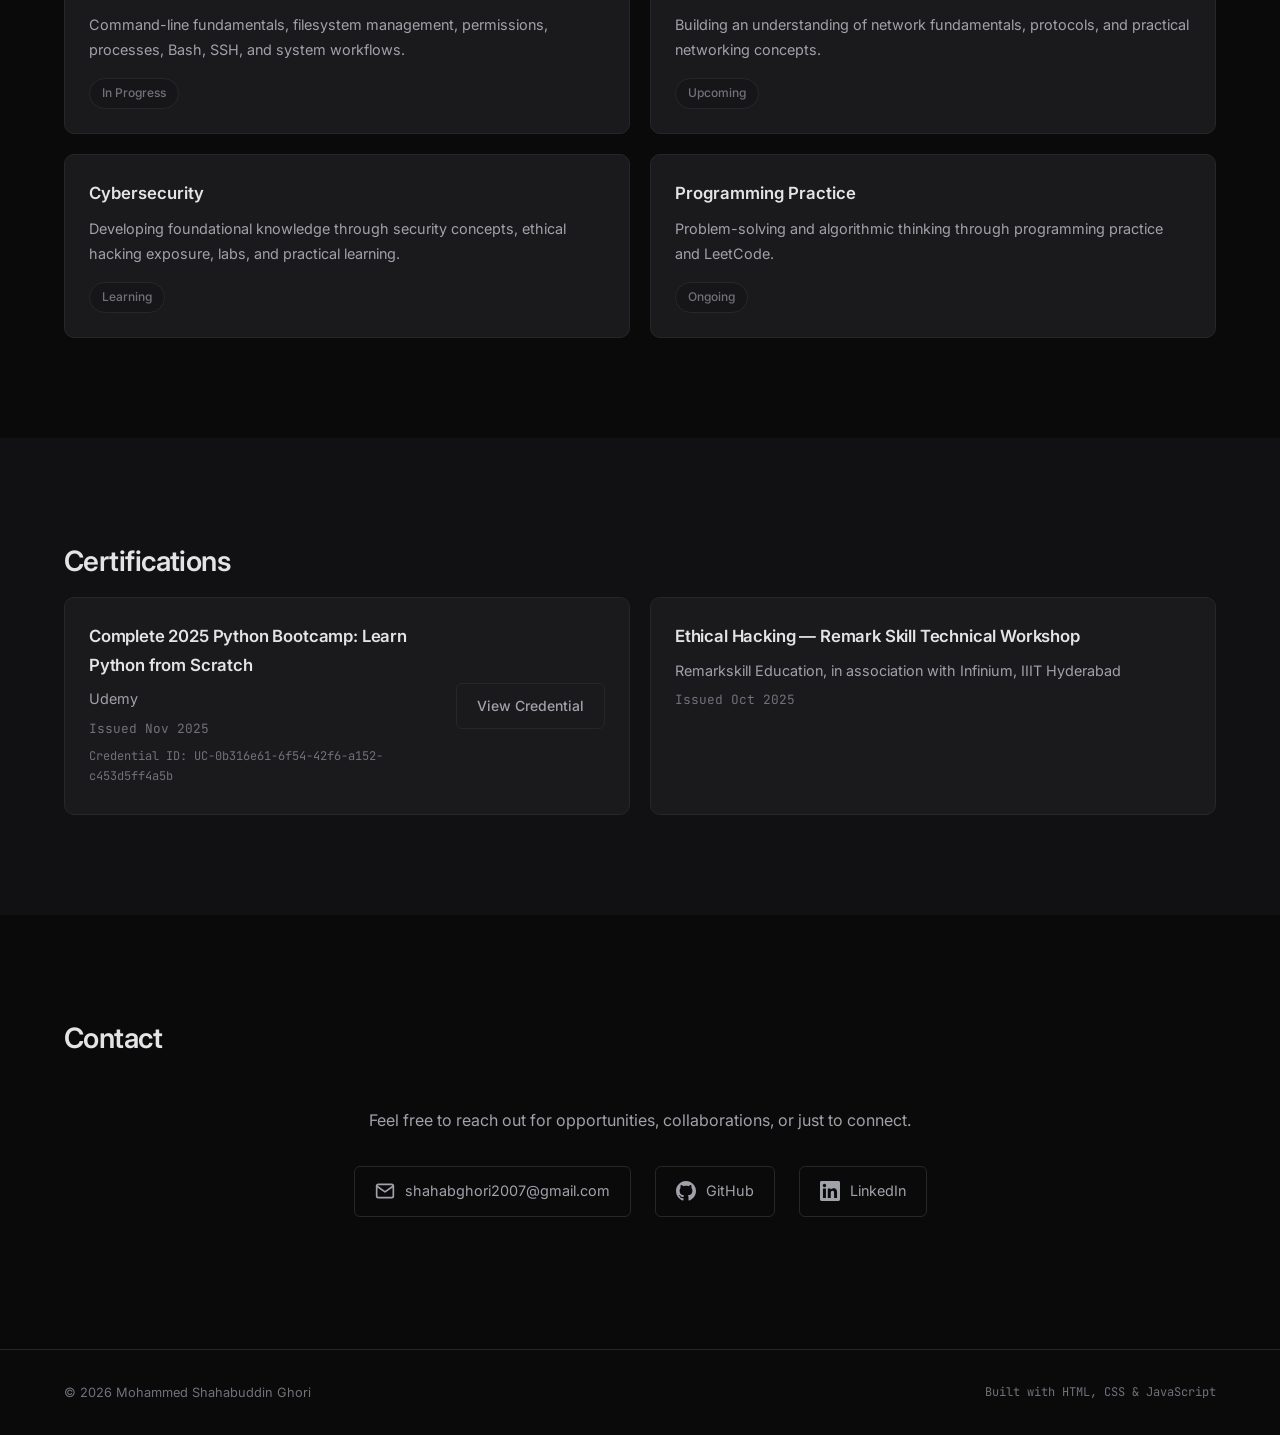
==== commit 362ace4a: "Freebuff: Update my existing portfolio website. **Do not rebuild it..." ====
--- a/index.html
+++ b/index.html
@@ -3,18 +3,17 @@
 <head>
     <meta charset="UTF-8">
     <meta name="viewport" content="width=device-width, initial-scale=1.0">
-    <meta name="description" content="Personal portfolio of a B.Tech Computer Science student focused on cybersecurity, software engineering, and systems programming.">
-    <meta name="keywords" content="portfolio, cybersecurity, software engineering, computer science, B.Tech, CSE student">
+    <meta name="description" content="Personal portfolio of Mohammed Shahabuddin Ghori — B.Tech CSE student building practical skills in programming, systems, and cybersecurity.">
+    <meta name="keywords" content="Mohammed Shahabuddin Ghori, portfolio, CSE student, cybersecurity, programming, Linux, Python">
     
     <!-- Open Graph -->
-    <meta property="og:title" content="[Your Name] - Portfolio">
-    <meta property="og:description" content="B.Tech CSE student building a foundation in cybersecurity, software engineering, and systems programming.">
+    <meta property="og:title" content="Mohammed Shahabuddin Ghori | Portfolio">
+    <meta property="og:description" content="B.Tech CSE student building practical skills in programming, systems, and cybersecurity.">
     <meta property="og:type" content="website">
-    <meta property="og:url" content="https://yourusername.github.io/portfolio">
-    
-    <title>[Your Name] | Portfolio</title>
-    
-    <!-- Favicon placeholder -->
+    <meta property="og:url" content="https://mshahabghori.github.io/portfolio">
+    
+    <title>Mohammed Shahabuddin Ghori | Portfolio</title>
+    
     <link rel="icon" type="image/png" href="assets/images/favicon.png">
     
     <!-- Google Fonts -->
@@ -29,7 +28,7 @@
     <nav class="navbar" id="navbar">
         <div class="nav-container">
             <a href="#hero" class="nav-logo">
-                <span class="logo-bracket">&lt;</span>YN<span class="logo-bracket">/&gt;</span>
+                <span class="logo-bracket">&lt;</span>MSG<span class="logo-bracket">/&gt;</span>
             </a>
             <button class="nav-toggle" id="nav-toggle" aria-label="Toggle navigation">
                 <span class="hamburger-line"></span>
@@ -40,6 +39,7 @@
                 <li><a href="#about" class="nav-link">About</a></li>
                 <li><a href="#skills" class="nav-link">Skills</a></li>
                 <li><a href="#projects" class="nav-link">Projects</a></li>
+                <li><a href="#education" class="nav-link">Education</a></li>
                 <li><a href="#learning" class="nav-link">Learning</a></li>
                 <li><a href="#certifications" class="nav-link">Certifications</a></li>
                 <li><a href="#contact" class="nav-link">Contact</a></li>
@@ -52,15 +52,19 @@
         <div class="hero-container">
             <div class="hero-content">
                 <p class="hero-greeting">Hello, I'm</p>
-                <h1 class="hero-name">[Your Name]</h1>
-                <h2 class="hero-title">B.Tech CSE Student</h2>
+                <h1 class="hero-name">Mohammed Shahabuddin Ghori</h1>
+                <h2 class="hero-title">Computer Science & Engineering Student</h2>
                 <p class="hero-description">
-                    Building a strong foundation in cybersecurity and software engineering.
-                    Currently focused on Python, systems programming, and network security.
+                    Building with code, systems, and security.
+                </p>
+                <p class="hero-description" style="margin-top: -16px;">
+                    B.Tech CSE student building practical skills across programming,
+                    systems, and cybersecurity through hands-on projects, Linux labs,
+                    and problem solving.
                 </p>
                 <div class="hero-buttons">
                     <a href="#projects" class="btn btn-primary">Projects</a>
-                    <a href="https://github.com/[yourusername]" class="btn btn-secondary" target="_blank" rel="noopener noreferrer">GitHub</a>
+                    <a href="https://github.com/mshahabghori" class="btn btn-secondary" target="_blank" rel="noopener noreferrer">GitHub</a>
                     <a href="assets/resume/resume.pdf" class="btn btn-secondary" target="_blank" rel="noopener noreferrer">Resume</a>
                 </div>
             </div>
@@ -77,16 +81,17 @@
             <div class="about-content">
                 <div class="about-text">
                     <p>
-                        I'm a second-year B.Tech Computer Science Engineering student, currently in my third semester.
-                        I'm focused on building a solid technical foundation through coursework, self-study, and practical projects.
+                        I'm a B.Tech Computer Science & Engineering student at Muffakham Jah College
+                        of Engineering &amp; Technology, focused on building strong foundations in
+                        programming, systems, and cybersecurity.
                     </p>
                     <p>
-                        My primary areas of interest are cybersecurity and software engineering, though I'm also exploring
-                        AI/ML and other areas of computer science as my career direction develops.
+                        I learn by building and experimenting — from programming fundamentals and
+                        problem solving to Linux, networking, and security labs.
                     </p>
                     <p>
-                        Right now, I'm investing time in learning Linux, networking, Git/GitHub, and Python.
-                        My goal is to build technical skills that translate into real-world internships and professional opportunities.
+                        My current focus is strengthening my technical foundation through hands-on
+                        work while building toward opportunities in software engineering and cybersecurity.
                     </p>
                 </div>
             </div>
@@ -105,17 +110,23 @@
                     </h3>
                     <ul class="skill-list">
                         <li class="skill-item">Python</li>
+                        <li class="skill-item">Java</li>
+                        <li class="skill-item">C</li>
+                        <li class="skill-item">C++</li>
                         <li class="skill-item">JavaScript</li>
+                        <li class="skill-item">MATLAB</li>
                     </ul>
                 </div>
                 <div class="skill-category">
                     <h3 class="skill-category-title">
                         <span class="skill-icon">⚙</span>
-                        Systems
+                        Systems &amp; Tools
                     </h3>
                     <ul class="skill-list">
                         <li class="skill-item">Linux</li>
-                        <li class="skill-item">Git / GitHub</li>
+                        <li class="skill-item">Git</li>
+                        <li class="skill-item">GitHub</li>
+                        <li class="skill-item">Bash</li>
                         <li class="skill-item">Command Line</li>
                     </ul>
                 </div>
@@ -139,66 +150,94 @@
         <div class="container">
             <h2 class="section-title">Projects</h2>
             <div class="projects-grid">
-                <!-- Project 1 - Placeholder -->
                 <article class="project-card">
                     <div class="project-header">
                         <span class="project-icon">📁</span>
                         <div class="project-links">
-                            <a href="https://github.com/[yourusername]/[project-repo]" class="project-link" target="_blank" rel="noopener noreferrer" aria-label="View on GitHub">
+                            <a href="https://github.com/mshahabghori/python-roadmap" class="project-link" target="_blank" rel="noopener noreferrer" aria-label="View on GitHub">
                                 <svg width="20" height="20" viewBox="0 0 24 24" fill="none" stroke="currentColor" stroke-width="2" stroke-linecap="round" stroke-linejoin="round"><path d="M9 19c-5 1.5-5-2.5-7-3m14 6v-3.87a3.37 3.37 0 0 0-.94-2.61c3.14-.35 6.44-1.54 6.44-7A5.44 5.44 0 0 0 20 4.77 5.07 5.07 0 0 0 19.91 1S18.73.65 16 2.48a13.38 13.38 0 0 0-7 0C6.27.65 5.09 1 5.09 1A5.07 5.07 0 0 0 5 4.77a5.44 5.44 0 0 0-1.5 3.78c0 5.42 3.3 6.61 6.44 7A3.37 3.37 0 0 0 9 18.13V22"></path></svg>
                             </a>
                         </div>
                     </div>
-                    <h3 class="project-title">Project Name</h3>
+                    <h3 class="project-title">Python Foundation Roadmap</h3>
+                    <p class="project-date">Jul 2026 – Aug 2026</p>
                     <p class="project-description">
-                        <!-- Replace with your project description -->
-                        Placeholder project description. Add your project details here.
+                        Built a Python programming foundation through 120 hands-on programs covering
+                        programming fundamentals, data structures, functions, file handling,
+                        object-oriented programming, exception handling, and problem solving.
+                    </p>
+                    <p class="project-description">
+                        The work was documented day-by-day on GitHub while practicing Git/GitHub
+                        workflows and LeetCode problem solving.
                     </p>
                     <div class="project-tags">
                         <span class="tag">Python</span>
-                        <span class="tag">Placeholder</span>
-                    </div>
-                </article>
-
-                <!-- Project 2 - Placeholder -->
+                        <span class="tag">Git</span>
+                        <span class="tag">GitHub</span>
+                    </div>
+                </article>
+
                 <article class="project-card">
                     <div class="project-header">
                         <span class="project-icon">📁</span>
                         <div class="project-links">
-                            <a href="https://github.com/[yourusername]/[project-repo]" class="project-link" target="_blank" rel="noopener noreferrer" aria-label="View on GitHub">
+                            <a href="https://github.com/mshahabghori/linux-roadmap" class="project-link" target="_blank" rel="noopener noreferrer" aria-label="View on GitHub">
                                 <svg width="20" height="20" viewBox="0 0 24 24" fill="none" stroke="currentColor" stroke-width="2" stroke-linecap="round" stroke-linejoin="round"><path d="M9 19c-5 1.5-5-2.5-7-3m14 6v-3.87a3.37 3.37 0 0 0-.94-2.61c3.14-.35 6.44-1.54 6.44-7A5.44 5.44 0 0 0 20 4.77 5.07 5.07 0 0 0 19.91 1S18.73.65 16 2.48a13.38 13.38 0 0 0-7 0C6.27.65 5.09 1 5.09 1A5.07 5.07 0 0 0 5 4.77a5.44 5.44 0 0 0-1.5 3.78c0 5.42 3.3 6.61 6.44 7A3.37 3.37 0 0 0 9 18.13V22"></path></svg>
                             </a>
                         </div>
                     </div>
-                    <h3 class="project-title">Project Name</h3>
+                    <h3 class="project-title">Linux Foundation Roadmap</h3>
+                    <p class="project-date">Aug 2026 – Present</p>
                     <p class="project-description">
-                        <!-- Replace with your project description -->
-                        Placeholder project description. Add your project details here.
-                    </p>
-                    <div class="project-tags">
-                        <span class="tag">JavaScript</span>
-                        <span class="tag">Placeholder</span>
-                    </div>
-                </article>
-
-                <!-- Project 3 - Placeholder -->
-                <article class="project-card">
-                    <div class="project-header">
-                        <span class="project-icon">📁</span>
-                        <div class="project-links">
-                            <a href="https://github.com/[yourusername]/[project-repo]" class="project-link" target="_blank" rel="noopener noreferrer" aria-label="View on GitHub">
-                                <svg width="20" height="20" viewBox="0 0 24 24" fill="none" stroke="currentColor" stroke-width="2" stroke-linecap="round" stroke-linejoin="round"><path d="M9 19c-5 1.5-5-2.5-7-3m14 6v-3.87a3.37 3.37 0 0 0-.94-2.61c3.14-.35 6.44-1.54 6.44-7A5.44 5.44 0 0 0 20 4.77 5.07 5.07 0 0 0 19.91 1S18.73.65 16 2.48a13.38 13.38 0 0 0-7 0C6.27.65 5.09 1 5.09 1A5.07 5.07 0 0 0 5 4.77a5.44 5.44 0 0 0-1.5 3.78c0 5.42 3.3 6.61 6.44 7A3.37 3.37 0 0 0 9 18.13V22"></path></svg>
-                            </a>
-                        </div>
-                    </div>
-                    <h3 class="project-title">Project Name</h3>
+                        Building practical Linux skills through command-line exercises, filesystem
+                        management, permissions, processes, Bash, SSH, and system administration
+                        workflows.
+                    </p>
                     <p class="project-description">
-                        <!-- Replace with your project description -->
-                        Placeholder project description. Add your project details here.
+                        The work is being documented through hands-on labs and Git/GitHub practice.
                     </p>
                     <div class="project-tags">
                         <span class="tag">Linux</span>
-                        <span class="tag">Placeholder</span>
+                        <span class="tag">Bash</span>
+                        <span class="tag">CLI</span>
+                        <span class="tag">Git</span>
+                        <span class="tag project-status-tag">In Progress</span>
+                    </div>
+                </article>
+            </div>
+        </div>
+    </section>
+
+    <!-- Education Section -->
+    <section class="section section-alt" id="education">
+        <div class="container">
+            <h2 class="section-title">Education</h2>
+            <div class="education-list">
+                <article class="education-card education-card-primary">
+                    <div class="education-info">
+                        <h3 class="education-school">Muffakham Jah College of Engineering &amp; Technology</h3>
+                        <p class="education-degree">B.Tech — Computer Science</p>
+                    </div>
+                    <span class="education-year">2025 – 2029</span>
+                </article>
+                <article class="education-card">
+                    <div class="education-info">
+                        <h3 class="education-school">MS Junior College (IOE), Mehdipatnam</h3>
+                        <p class="education-degree">Intermediate — Science</p>
+                    </div>
+                    <div class="education-meta">
+                        <span class="education-grade">Grade: 95%</span>
+                        <span class="education-year">2023 – 2025</span>
+                    </div>
+                </article>
+                <article class="education-card">
+                    <div class="education-info">
+                        <h3 class="education-school">St. George's Grammar School</h3>
+                        <p class="education-degree">ICSE — Science</p>
+                    </div>
+                    <div class="education-meta">
+                        <span class="education-grade">Grade: 91%</span>
+                        <span class="education-year">2013 – 2023</span>
                     </div>
                 </article>
             </div>
@@ -206,31 +245,32 @@
     </section>
 
     <!-- Learning / Labs Section -->
-    <section class="section section-alt" id="learning">
-        <div class="container">
-            <h2 class="section-title">Learning & Labs</h2>
+    <section class="section" id="learning">
+        <div class="container">
+            <h2 class="section-title">Learning &amp; Labs</h2>
             <p class="section-subtitle">
-                Technical learning and practice across various areas of computer science.
+                Technical learning and hands-on practice across programming, systems,
+                networking, and cybersecurity.
             </p>
             <div class="labs-grid">
                 <div class="lab-card">
                     <h3 class="lab-title">Linux</h3>
-                    <p class="lab-description">Shell scripting, system administration, and daily command-line workflows.</p>
+                    <p class="lab-description">Command-line fundamentals, filesystem management, permissions, processes, Bash, SSH, and system workflows.</p>
                     <span class="lab-status">In Progress</span>
                 </div>
                 <div class="lab-card">
                     <h3 class="lab-title">Networking</h3>
-                    <p class="lab-description">Network fundamentals, protocols, and hands-on lab exercises.</p>
-                    <span class="lab-status">In Progress</span>
+                    <p class="lab-description">Building an understanding of network fundamentals, protocols, and practical networking concepts.</p>
+                    <span class="lab-status">Upcoming</span>
                 </div>
                 <div class="lab-card">
                     <h3 class="lab-title">Cybersecurity</h3>
-                    <p class="lab-description">Security concepts, vulnerability analysis, and CTF practice.</p>
+                    <p class="lab-description">Developing foundational knowledge through security concepts, ethical hacking exposure, labs, and practical learning.</p>
                     <span class="lab-status">Learning</span>
                 </div>
                 <div class="lab-card">
                     <h3 class="lab-title">Programming Practice</h3>
-                    <p class="lab-description">Problem-solving and algorithmic thinking through consistent practice.</p>
+                    <p class="lab-description">Problem-solving and algorithmic thinking through programming practice and LeetCode.</p>
                     <span class="lab-status">Ongoing</span>
                 </div>
             </div>
@@ -238,35 +278,26 @@
     </section>
 
     <!-- Certifications Section -->
-    <section class="section" id="certifications">
+    <section class="section section-alt" id="certifications">
         <div class="container">
             <h2 class="section-title">Certifications</h2>
-            <p class="section-subtitle">
-                <!-- Add your certifications here as you earn them -->
-                Certifications and courses completed will be listed here.
-            </p>
-            <div class="cert-grid">
-                <div class="cert-placeholder">
-                    <p>No certifications added yet. This section will be updated as certifications are earned.</p>
-                </div>
-            </div>
-        </div>
-    </section>
-
-    <!-- GitHub Section -->
-    <section class="section section-alt" id="github">
-        <div class="container">
-            <h2 class="section-title">GitHub</h2>
-            <div class="github-content">
-                <p class="github-description">
-                    Check out my work and contributions on GitHub.
-                </p>
-                <a href="https://github.com/[yourusername]" class="btn btn-primary" target="_blank" rel="noopener noreferrer">
-                    <svg width="20" height="20" viewBox="0 0 24 24" fill="currentColor">
-                        <path d="M12 0c-6.626 0-12 5.373-12 12 0 5.302 3.438 9.8 8.207 11.387.599.111.793-.261.793-.577v-2.234c-3.338.726-4.033-1.416-4.033-1.416-.546-1.387-1.333-1.756-1.333-1.756-1.089-.745.083-.729.083-.729 1.205.084 1.839 1.237 1.839 1.237 1.07 1.834 2.807 1.304 3.492.997.107-.775.418-1.305.762-1.604-2.665-.305-5.467-1.334-5.467-5.931 0-1.311.469-2.381 1.236-3.221-.124-.303-.535-1.524.117-3.176 0 0 1.008-.322 3.301 1.23.957-.266 1.983-.399 3.003-.404 1.02.005 2.047.138 3.006.404 2.291-1.552 3.297-1.23 3.297-1.23.653 1.653.242 2.874.118 3.176.77.84 1.235 1.911 1.235 3.221 0 4.609-2.807 5.624-5.479 5.921.43.372.823 1.102.823 2.222v3.293c0 .319.192.694.801.576 4.765-1.589 8.199-6.086 8.199-11.386 0-6.627-5.373-12-12-12z"/>
-                    </svg>
-                    View GitHub Profile
-                </a>
+            <div class="cert-list">
+                <article class="cert-card">
+                    <div class="cert-info">
+                        <h3 class="cert-title">Complete 2025 Python Bootcamp: Learn Python from Scratch</h3>
+                        <p class="cert-issuer">Udemy</p>
+                        <p class="cert-date">Issued Nov 2025</p>
+                        <p class="cert-id">Credential ID: UC-0b316e61-6f54-42f6-a152-c453d5ff4a5b</p>
+                    </div>
+                    <a href="https://ude.my/UC-0b316e61-6f54-42f6-a152-c453d5ff4a5b" class="btn btn-secondary cert-btn" target="_blank" rel="noopener noreferrer">View Credential</a>
+                </article>
+                <article class="cert-card">
+                    <div class="cert-info">
+                        <h3 class="cert-title">Ethical Hacking — Remark Skill Technical Workshop</h3>
+                        <p class="cert-issuer">Remarkskill Education, in association with Infinium, IIIT Hyderabad</p>
+                        <p class="cert-date">Issued Oct 2025</p>
+                    </div>
+                </article>
             </div>
         </div>
     </section>
@@ -280,17 +311,17 @@
                     Feel free to reach out for opportunities, collaborations, or just to connect.
                 </p>
                 <div class="contact-links">
-                    <a href="mailto:your.email@example.com" class="contact-link">
+                    <a href="mailto:shahabghori2007@gmail.com" class="contact-link">
                         <svg width="20" height="20" viewBox="0 0 24 24" fill="none" stroke="currentColor" stroke-width="2" stroke-linecap="round" stroke-linejoin="round"><path d="M4 4h16c1.1 0 2 .9 2 2v12c0 1.1-.9 2-2 2H4c-1.1 0-2-.9-2-2V6c0-1.1.9-2 2-2z"></path><polyline points="22,6 12,13 2,6"></polyline></svg>
-                        <span>your.email@example.com</span>
+                        <span>shahabghori2007@gmail.com</span>
                     </a>
-                    <a href="https://github.com/[yourusername]" class="contact-link" target="_blank" rel="noopener noreferrer">
+                    <a href="https://github.com/mshahabghori" class="contact-link" target="_blank" rel="noopener noreferrer">
                         <svg width="20" height="20" viewBox="0 0 24 24" fill="currentColor">
                             <path d="M12 0c-6.626 0-12 5.373-12 12 0 5.302 3.438 9.8 8.207 11.387.599.111.793-.261.793-.577v-2.234c-3.338.726-4.033-1.416-4.033-1.416-.546-1.387-1.333-1.756-1.333-1.756-1.089-.745.083-.729.083-.729 1.205.084 1.839 1.237 1.839 1.237 1.07 1.834 2.807 1.304 3.492.997.107-.775.418-1.305.762-1.604-2.665-.305-5.467-1.334-5.467-5.931 0-1.311.469-2.381 1.236-3.221-.124-.303-.535-1.524.117-3.176 0 0 1.008-.322 3.301 1.23.957-.266 1.983-.399 3.003-.404 1.02.005 2.047.138 3.006.404 2.291-1.552 3.297-1.23 3.297-1.23.653 1.653.242 2.874.118 3.176.77.84 1.235 1.911 1.235 3.221 0 4.609-2.807 5.624-5.479 5.921.43.372.823 1.102.823 2.222v3.293c0 .319.192.694.801.576 4.765-1.589 8.199-6.086 8.199-11.386 0-6.627-5.373-12-12-12z"/>
                         </svg>
                         <span>GitHub</span>
                     </a>
-                    <a href="https://linkedin.com/in/[yourusername]" class="contact-link" target="_blank" rel="noopener noreferrer">
+                    <a href="https://www.linkedin.com/in/mshahabghori/" class="contact-link" target="_blank" rel="noopener noreferrer">
                         <svg width="20" height="20" viewBox="0 0 24 24" fill="currentColor">
                             <path d="M20.447 20.452h-3.554v-5.569c0-1.328-.027-3.037-1.852-3.037-1.853 0-2.136 1.445-2.136 2.939v5.667H9.351V9h3.414v1.561h.046c.477-.9 1.637-1.85 3.37-1.85 3.601 0 4.267 2.37 4.267 5.455v6.286zM5.337 7.433c-1.144 0-2.063-.926-2.063-2.065 0-1.138.92-2.063 2.063-2.063 1.14 0 2.064.925 2.064 2.063 0 1.139-.925 2.065-2.064 2.065zm1.782 13.019H3.555V9h3.564v11.452zM22.225 0H1.771C.792 0 0 .774 0 1.729v20.542C0 23.227.792 24 1.771 24h20.451C23.2 24 24 23.227 24 22.271V1.729C24 .774 23.2 0 22.222 0h.003z"/>
                         </svg>
@@ -306,10 +337,10 @@
         <div class="container">
             <div class="footer-content">
                 <p class="footer-text">
-                    &copy; <span id="current-year"></span> [Your Name]. All rights reserved.
+                    &copy; <span id="current-year"></span> Mohammed Shahabuddin Ghori
                 </p>
                 <p class="footer-text footer-built">
-                    Built with HTML, CSS & JavaScript
+                    Built with HTML, CSS &amp; JavaScript
                 </p>
             </div>
         </div>
--- a/style.css
+++ b/style.css
@@ -28,8 +28,8 @@
     --font-mono: 'JetBrains Mono', 'Fira Code', 'Cascadia Code', monospace;
     
     /* Spacing */
-    --section-padding: 120px;
-    --container-max: 1100px;
+    --section-padding: 100px;
+    --container-max: 1200px;
     --container-padding: 24px;
     
     /* Transitions */
@@ -62,7 +62,7 @@
 
 html {
     scroll-behavior: smooth;
-    scroll-padding-top: 80px;
+    scroll-padding-top: 72px;
 }
 
 body {
@@ -115,13 +115,13 @@
 .section-title {
     font-size: 1.75rem;
     font-weight: 600;
-    margin-bottom: 16px;
+    margin-bottom: 12px;
     letter-spacing: -0.02em;
 }
 
 .section-subtitle {
     color: var(--text-secondary);
-    margin-bottom: 48px;
+    margin-bottom: 36px;
     max-width: 560px;
 }
 
@@ -226,11 +226,12 @@
    ========================================== */
 
 .hero {
-    min-height: 100vh;
+    min-height: 85vh;
     display: flex;
     align-items: center;
     position: relative;
     overflow: hidden;
+    padding: 40px 0;
 }
 
 .hero-container {
@@ -244,7 +245,7 @@
 }
 
 .hero-content {
-    max-width: 600px;
+    max-width: 660px;
     z-index: 1;
 }
 
@@ -276,8 +277,8 @@
     font-size: 1rem;
     color: var(--text-secondary);
     line-height: 1.75;
-    margin-bottom: 36px;
-    max-width: 500px;
+    margin-bottom: 32px;
+    max-width: 540px;
 }
 
 .hero-buttons {
@@ -290,13 +291,15 @@
 /* Hero Decoration */
 .hero-decoration {
     position: absolute;
-    right: -100px;
+    right: -60px;
     top: 50%;
     transform: translateY(-50%);
-    width: 500px;
-    height: 500px;
-    opacity: 0.03;
+    width: 560px;
+    height: 560px;
+    opacity: 0.06;
     pointer-events: none;
+    mask-image: radial-gradient(ellipse 70% 70% at 50% 50%, black 30%, transparent 70%);
+    -webkit-mask-image: radial-gradient(ellipse 70% 70% at 50% 50%, black 30%, transparent 70%);
 }
 
 .hero-grid {
@@ -305,7 +308,7 @@
     background-image: 
         linear-gradient(var(--text-primary) 1px, transparent 1px),
         linear-gradient(90deg, var(--text-primary) 1px, transparent 1px);
-    background-size: 40px 40px;
+    background-size: 48px 48px;
     border-radius: var(--radius-lg);
 }
 
@@ -358,7 +361,7 @@
    ========================================== */
 
 .about-content {
-    max-width: 700px;
+    max-width: 780px;
 }
 
 .about-text p {
@@ -386,7 +389,7 @@
     background: var(--bg-card);
     border: 1px solid var(--border);
     border-radius: var(--radius-md);
-    padding: 28px;
+    padding: 24px;
     transition: border-color var(--transition-base), box-shadow var(--transition-base);
 }
 
@@ -438,7 +441,7 @@
 
 .projects-grid {
     display: grid;
-    grid-template-columns: repeat(3, 1fr);
+    grid-template-columns: repeat(2, 1fr);
     gap: 20px;
 }
 
@@ -446,7 +449,7 @@
     background: var(--bg-card);
     border: 1px solid var(--border);
     border-radius: var(--radius-md);
-    padding: 28px;
+    padding: 24px;
     transition: border-color var(--transition-base), box-shadow var(--transition-base), transform var(--transition-base);
     display: flex;
     flex-direction: column;
@@ -498,6 +501,30 @@
     line-height: 1.7;
     margin-bottom: 20px;
     flex-grow: 1;
+}
+
+.project-meta {
+    display: flex;
+    align-items: center;
+    gap: 12px;
+    margin-bottom: 12px;
+}
+
+.project-date {
+    font-family: var(--font-mono);
+    font-size: 0.8rem;
+    color: var(--text-muted);
+}
+
+.project-status {
+    display: inline-block;
+    font-size: 0.75rem;
+    font-weight: 500;
+    color: #f59e0b;
+    background: rgba(245, 158, 11, 0.1);
+    padding: 3px 10px;
+    border-radius: 999px;
+    border: 1px solid rgba(245, 158, 11, 0.2);
 }
 
 .project-tags {
@@ -516,6 +543,12 @@
     border: 1px solid var(--accent-border);
 }
 
+.project-status-tag {
+    color: #f59e0b;
+    background: rgba(245, 158, 11, 0.1);
+    border-color: rgba(245, 158, 11, 0.2);
+}
+
 /* ==========================================
    Learning / Labs Section
    ========================================== */
@@ -530,7 +563,7 @@
     background: var(--bg-card);
     border: 1px solid var(--border);
     border-radius: var(--radius-md);
-    padding: 28px;
+    padding: 24px;
     transition: border-color var(--transition-base), box-shadow var(--transition-base);
 }
 
@@ -567,42 +600,137 @@
    Certifications Section
    ========================================== */
 
-.cert-grid {
+.cert-list {
     display: grid;
-    grid-template-columns: repeat(auto-fit, minmax(280px, 1fr));
+    grid-template-columns: repeat(auto-fit, minmax(340px, 1fr));
     gap: 20px;
 }
 
-.cert-placeholder {
+.cert-card {
     background: var(--bg-card);
-    border: 1px dashed var(--border);
+    border: 1px solid var(--border);
     border-radius: var(--radius-md);
-    padding: 40px 28px;
-    text-align: center;
-}
-
-.cert-placeholder p {
+    padding: 24px;
+    transition: border-color var(--transition-base), box-shadow var(--transition-base);
+    display: flex;
+    justify-content: space-between;
+    align-items: flex-start;
+    gap: 20px;
+}
+
+.cert-card:hover {
+    border-color: var(--border-hover);
+    box-shadow: var(--shadow-md);
+}
+
+.cert-info {
+    flex: 1;
+}
+
+.cert-title {
+    font-size: 1.05rem;
+    font-weight: 600;
+    margin-bottom: 8px;
+    letter-spacing: -0.01em;
+}
+
+.cert-issuer {
+    font-size: 0.9rem;
+    color: var(--text-secondary);
+    margin-bottom: 6px;
+}
+
+.cert-date {
+    font-family: var(--font-mono);
+    font-size: 0.8rem;
     color: var(--text-muted);
+    margin-bottom: 6px;
+}
+
+.cert-id {
+    font-family: var(--font-mono);
+    font-size: 0.75rem;
+    color: var(--text-muted);
+    margin-bottom: 4px;
+}
+
+.cert-btn {
+    white-space: nowrap;
+    flex-shrink: 0;
+    align-self: center;
+}
+
+/* ==========================================
+   GitHub Section
+   ========================================== */
+
+.education-list {
+    display: grid;
+    grid-template-columns: repeat(auto-fit, minmax(300px, 1fr));
+    gap: 16px;
+}
+
+.education-card {
+    background: var(--bg-card);
+    border: 1px solid var(--border);
+    border-radius: var(--radius-md);
+    padding: 24px;
+    transition: border-color var(--transition-base), box-shadow var(--transition-base);
+    display: flex;
+    justify-content: space-between;
+    align-items: flex-start;
+    gap: 16px;
+}
+
+.education-card:hover {
+    border-color: var(--border-hover);
+    box-shadow: var(--shadow-md);
+}
+
+.education-card-primary {
+    border-color: var(--accent-border);
+}
+
+.education-card-primary:hover {
+    border-color: var(--accent);
+}
+
+.education-info {
+    flex: 1;
+}
+
+.education-school {
+    font-size: 1.05rem;
+    font-weight: 600;
+    margin-bottom: 6px;
+    letter-spacing: -0.01em;
+}
+
+.education-degree {
     font-size: 0.9rem;
-}
-
-/* ==========================================
-   GitHub Section
-   ========================================== */
-
-.github-content {
-    text-align: center;
-    padding: 48px 0;
-}
-
-.github-description {
-    color: var(--text-secondary);
-    margin-bottom: 28px;
-    font-size: 1rem;
-}
-
-.github-content .btn svg {
-    margin-right: 4px;
+    color: var(--text-secondary);
+    margin-bottom: 0;
+}
+
+.education-year {
+    font-family: var(--font-mono);
+    font-size: 0.8rem;
+    color: var(--text-muted);
+    white-space: nowrap;
+}
+
+.education-meta {
+    display: flex;
+    flex-direction: column;
+    align-items: flex-end;
+    gap: 4px;
+    flex-shrink: 0;
+}
+
+.education-grade {
+    font-size: 0.85rem;
+    color: var(--accent);
+    font-weight: 500;
 }
 
 /* ==========================================
@@ -611,7 +739,7 @@
 
 .contact-content {
     text-align: center;
-    padding: 48px 0;
+    padding: 32px 0;
 }
 
 .contact-description {
@@ -717,22 +845,19 @@
 /* Tablet & Below: 1024px */
 @media (max-width: 1024px) {
     :root {
-        --section-padding: 96px;
+        --section-padding: 80px;
+        --container-max: 1000px;
     }
     
     .skills-grid {
         grid-template-columns: repeat(2, 1fr);
     }
     
-    .projects-grid {
-        grid-template-columns: repeat(2, 1fr);
-    }
-    
     .hero-decoration {
-        width: 350px;
-        height: 350px;
-        right: -50px;
-        opacity: 0.02;
+        width: 400px;
+        height: 400px;
+        right: -80px;
+        opacity: 0.04;
     }
 }
 
@@ -777,10 +902,14 @@
         font-size: 0.95rem;
     }
     
+    .hero {
+        min-height: auto;
+        padding: 120px 0 60px;
+    }
+    
     .hero-container {
         flex-direction: column;
         text-align: center;
-        padding-top: 120px;
     }
     
     .hero-content {
@@ -805,6 +934,30 @@
     
     .projects-grid {
         grid-template-columns: 1fr;
+    }
+    
+    .education-list {
+        grid-template-columns: 1fr;
+    }
+    
+    .education-card {
+        flex-direction: column;
+        gap: 8px;
+    }
+    
+    .education-meta {
+        flex-direction: row;
+        align-items: center;
+        gap: 12px;
+    }
+    
+    .cert-list {
+        grid-template-columns: 1fr;
+    }
+    
+    .cert-card {
+        flex-direction: column;
+        gap: 12px;
     }
     
     .labs-grid {
@@ -859,6 +1012,14 @@
         padding: 20px;
     }
     
+    .education-card {
+        padding: 20px;
+    }
+    
+    .cert-card {
+        padding: 20px;
+    }
+    
     .lab-card {
         padding: 20px;
     }
@@ -882,6 +1043,12 @@
 /* Large screens: 1440px+ */
 @media (min-width: 1440px) {
     :root {
-        --container-max: 1200px;
+        --container-max: 1320px;
+    }
+    
+    .hero-decoration {
+        width: 640px;
+        height: 640px;
+        right: -40px;
     }
 }
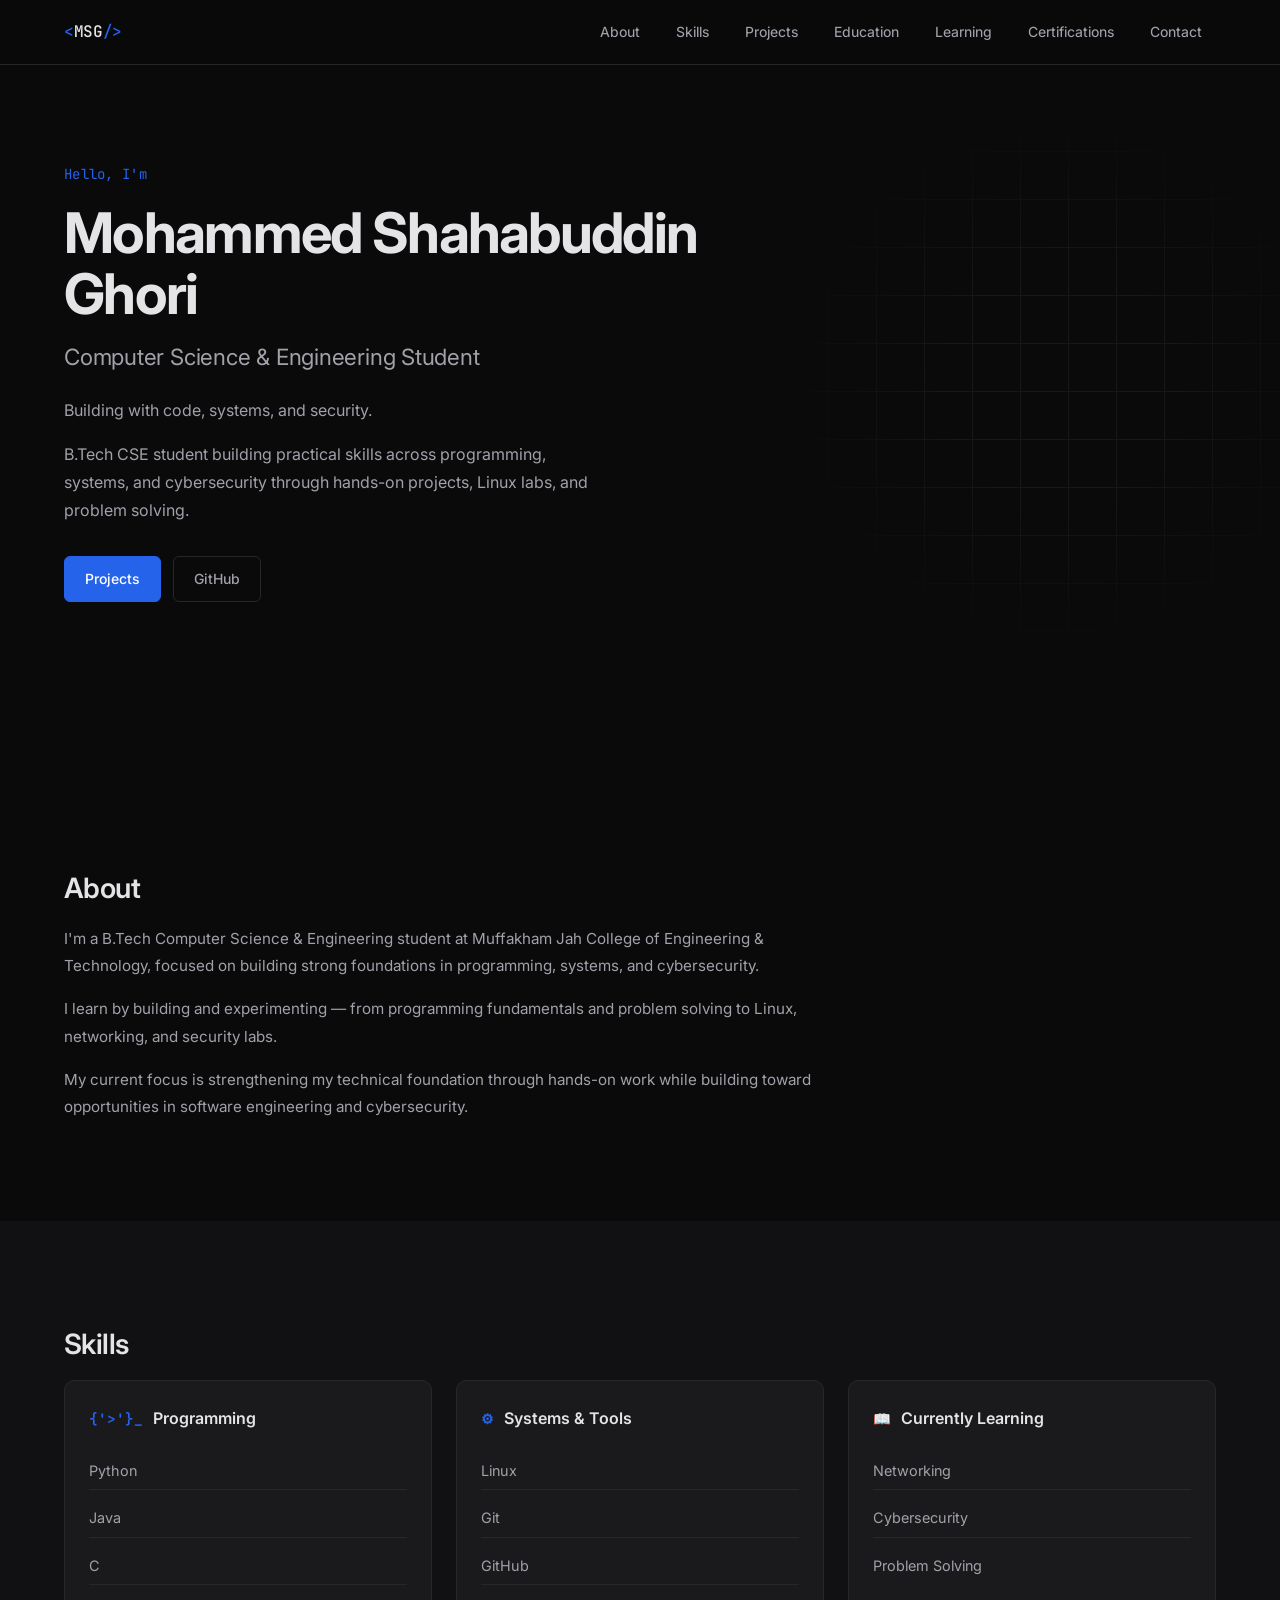
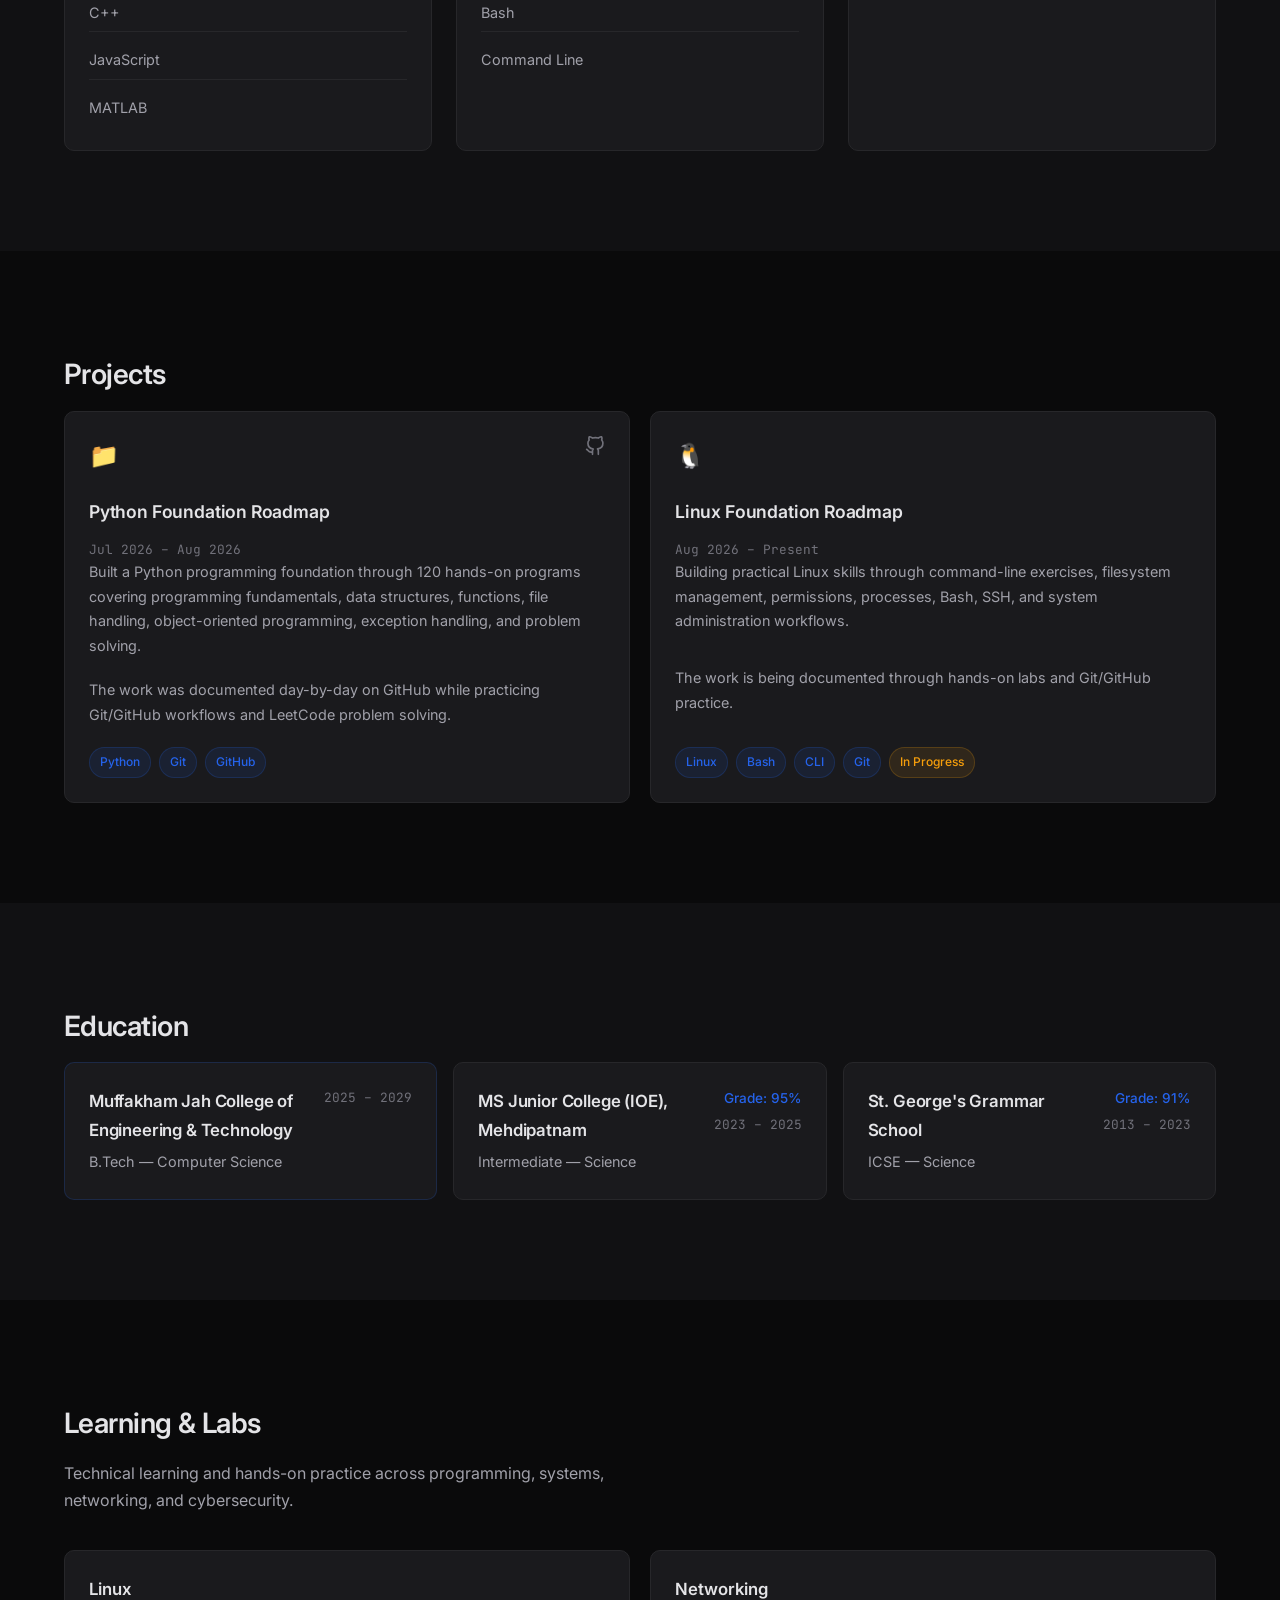
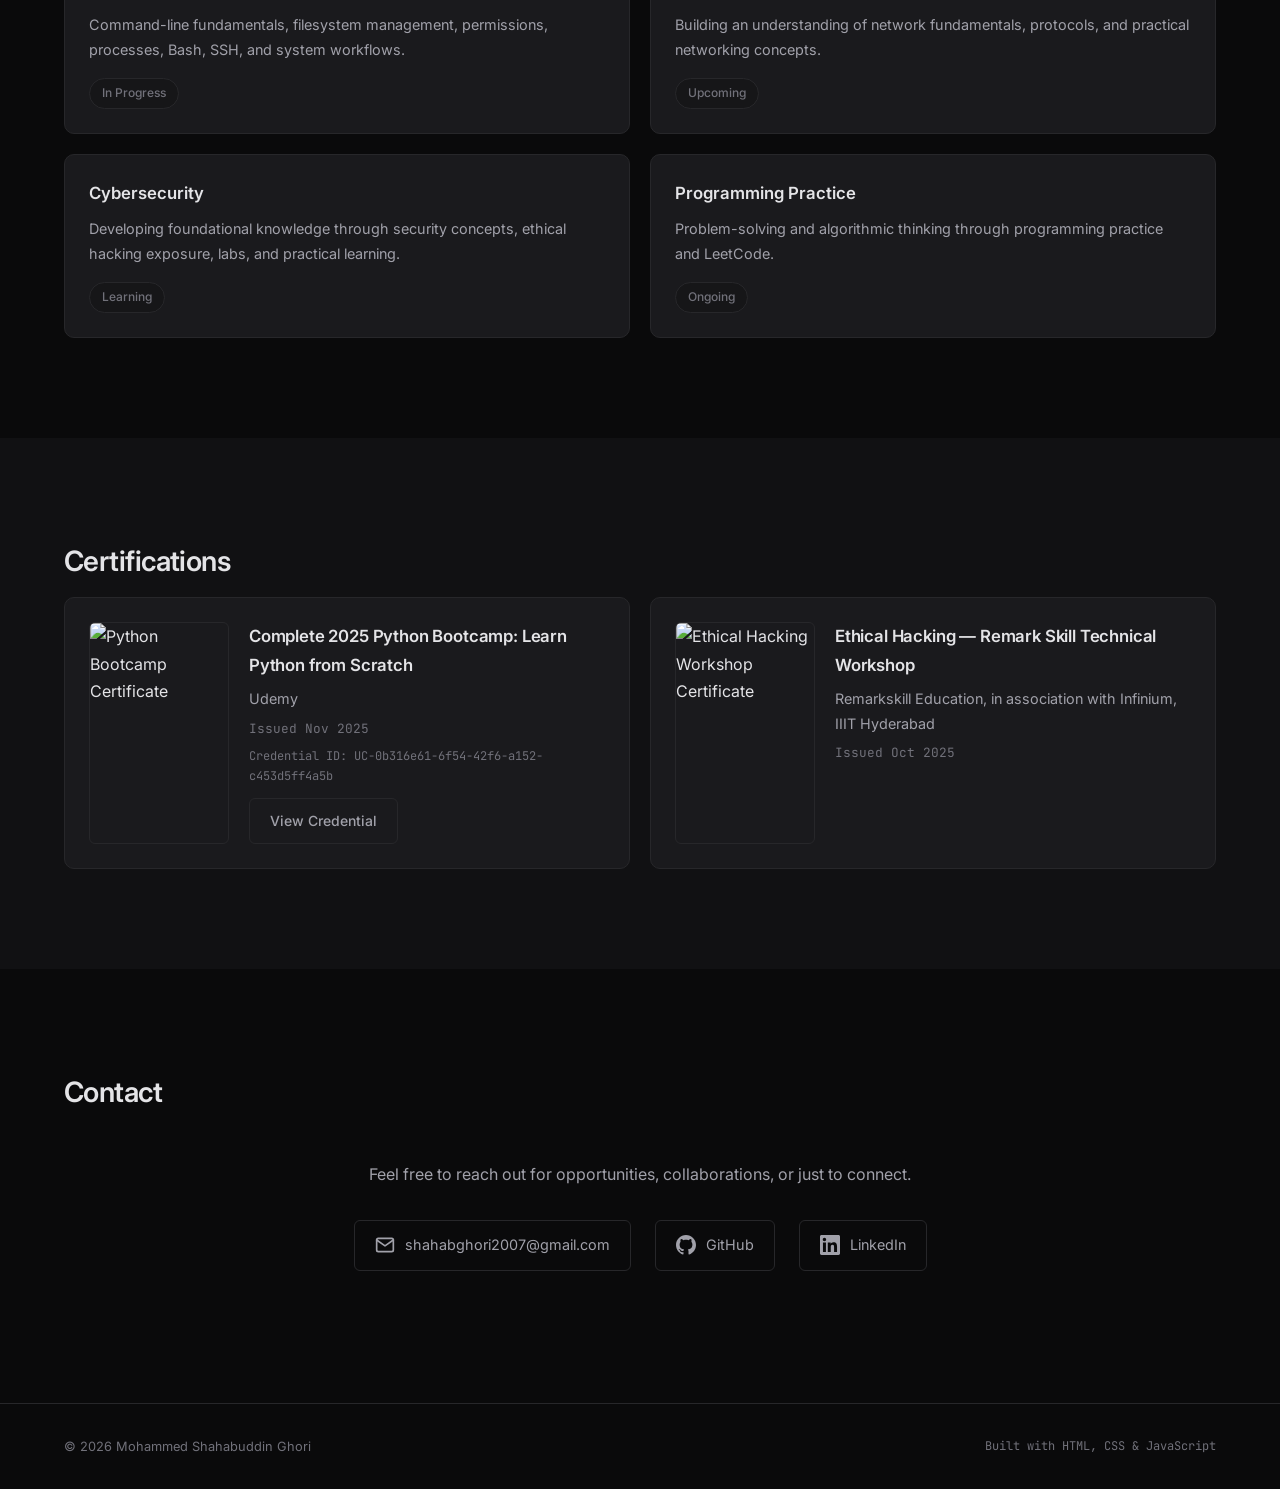
==== commit 762d6d69: "Freebuff: Update my existing portfolio website using the informatio..." ====
--- a/index.html
+++ b/index.html
@@ -65,7 +65,6 @@
                 <div class="hero-buttons">
                     <a href="#projects" class="btn btn-primary">Projects</a>
                     <a href="https://github.com/mshahabghori" class="btn btn-secondary" target="_blank" rel="noopener noreferrer">GitHub</a>
-                    <a href="assets/resume/resume.pdf" class="btn btn-secondary" target="_blank" rel="noopener noreferrer">Resume</a>
                 </div>
             </div>
             <div class="hero-decoration">
@@ -179,12 +178,7 @@
 
                 <article class="project-card">
                     <div class="project-header">
-                        <span class="project-icon">📁</span>
-                        <div class="project-links">
-                            <a href="https://github.com/mshahabghori/linux-roadmap" class="project-link" target="_blank" rel="noopener noreferrer" aria-label="View on GitHub">
-                                <svg width="20" height="20" viewBox="0 0 24 24" fill="none" stroke="currentColor" stroke-width="2" stroke-linecap="round" stroke-linejoin="round"><path d="M9 19c-5 1.5-5-2.5-7-3m14 6v-3.87a3.37 3.37 0 0 0-.94-2.61c3.14-.35 6.44-1.54 6.44-7A5.44 5.44 0 0 0 20 4.77 5.07 5.07 0 0 0 19.91 1S18.73.65 16 2.48a13.38 13.38 0 0 0-7 0C6.27.65 5.09 1 5.09 1A5.07 5.07 0 0 0 5 4.77a5.44 5.44 0 0 0-1.5 3.78c0 5.42 3.3 6.61 6.44 7A3.37 3.37 0 0 0 9 18.13V22"></path></svg>
-                            </a>
-                        </div>
+                        <span class="project-icon">🐧</span>
                     </div>
                     <h3 class="project-title">Linux Foundation Roadmap</h3>
                     <p class="project-date">Aug 2026 – Present</p>
@@ -283,15 +277,21 @@
             <h2 class="section-title">Certifications</h2>
             <div class="cert-list">
                 <article class="cert-card">
+                    <div class="cert-image-wrapper">
+                        <img src="assets/images/PythonCertification.jpg" alt="Python Bootcamp Certificate" class="cert-image" loading="lazy">
+                    </div>
                     <div class="cert-info">
                         <h3 class="cert-title">Complete 2025 Python Bootcamp: Learn Python from Scratch</h3>
                         <p class="cert-issuer">Udemy</p>
                         <p class="cert-date">Issued Nov 2025</p>
                         <p class="cert-id">Credential ID: UC-0b316e61-6f54-42f6-a152-c453d5ff4a5b</p>
-                    </div>
-                    <a href="https://ude.my/UC-0b316e61-6f54-42f6-a152-c453d5ff4a5b" class="btn btn-secondary cert-btn" target="_blank" rel="noopener noreferrer">View Credential</a>
+                        <a href="https://ude.my/UC-0b316e61-6f54-42f6-a152-c453d5ff4a5b" class="btn btn-secondary cert-btn" target="_blank" rel="noopener noreferrer">View Credential</a>
+                    </div>
                 </article>
                 <article class="cert-card">
+                    <div class="cert-image-wrapper">
+                        <img src="assets/images/CyberWorkshop.jpg" alt="Ethical Hacking Workshop Certificate" class="cert-image" loading="lazy">
+                    </div>
                     <div class="cert-info">
                         <h3 class="cert-title">Ethical Hacking — Remark Skill Technical Workshop</h3>
                         <p class="cert-issuer">Remarkskill Education, in association with Infinium, IIIT Hyderabad</p>
@@ -346,6 +346,12 @@
         </div>
     </footer>
 
+    <!-- Certificate Lightbox -->
+    <div class="lightbox" id="cert-lightbox" role="dialog" aria-modal="true" aria-label="Certificate preview">
+        <button class="lightbox-close" aria-label="Close preview">&times;</button>
+        <img class="lightbox-image" src="" alt="Certificate preview">
+    </div>
+
     <script src="script.js"></script>
 </body>
 </html>
--- a/style.css
+++ b/style.css
@@ -654,10 +654,81 @@
     margin-bottom: 4px;
 }
 
+.cert-image-wrapper {
+    width: 140px;
+    min-width: 140px;
+    border-radius: var(--radius-sm);
+    overflow: hidden;
+    border: 1px solid var(--border);
+    cursor: pointer;
+    transition: border-color var(--transition-base), box-shadow var(--transition-base);
+    flex-shrink: 0;
+    align-self: stretch;
+}
+
+.cert-image-wrapper:hover {
+    border-color: var(--accent);
+    box-shadow: 0 0 0 1px var(--accent-border);
+}
+
+.cert-image {
+    width: 100%;
+    height: 100%;
+    object-fit: cover;
+    display: block;
+}
+
 .cert-btn {
     white-space: nowrap;
     flex-shrink: 0;
-    align-self: center;
+    align-self: flex-start;
+    margin-top: 8px;
+}
+
+/* Lightbox */
+.lightbox {
+    display: none;
+    position: fixed;
+    inset: 0;
+    z-index: 10000;
+    background: rgba(0, 0, 0, 0.85);
+    backdrop-filter: blur(8px);
+    -webkit-backdrop-filter: blur(8px);
+    align-items: center;
+    justify-content: center;
+    padding: 24px;
+    cursor: pointer;
+}
+
+.lightbox.active {
+    display: flex;
+}
+
+.lightbox-close {
+    position: absolute;
+    top: 20px;
+    right: 24px;
+    background: none;
+    border: none;
+    color: var(--text-primary);
+    font-size: 2rem;
+    cursor: pointer;
+    padding: 8px;
+    line-height: 1;
+    transition: color var(--transition-fast);
+    z-index: 1;
+}
+
+.lightbox-close:hover {
+    color: var(--accent);
+}
+
+.lightbox-image {
+    max-width: 90vw;
+    max-height: 85vh;
+    border-radius: var(--radius-md);
+    box-shadow: 0 8px 32px rgba(0, 0, 0, 0.5);
+    cursor: default;
 }
 
 /* ==========================================
@@ -960,6 +1031,12 @@
         gap: 12px;
     }
     
+    .cert-image-wrapper {
+        width: 100%;
+        min-width: unset;
+        max-height: 200px;
+    }
+    
     .labs-grid {
         grid-template-columns: 1fr;
     }
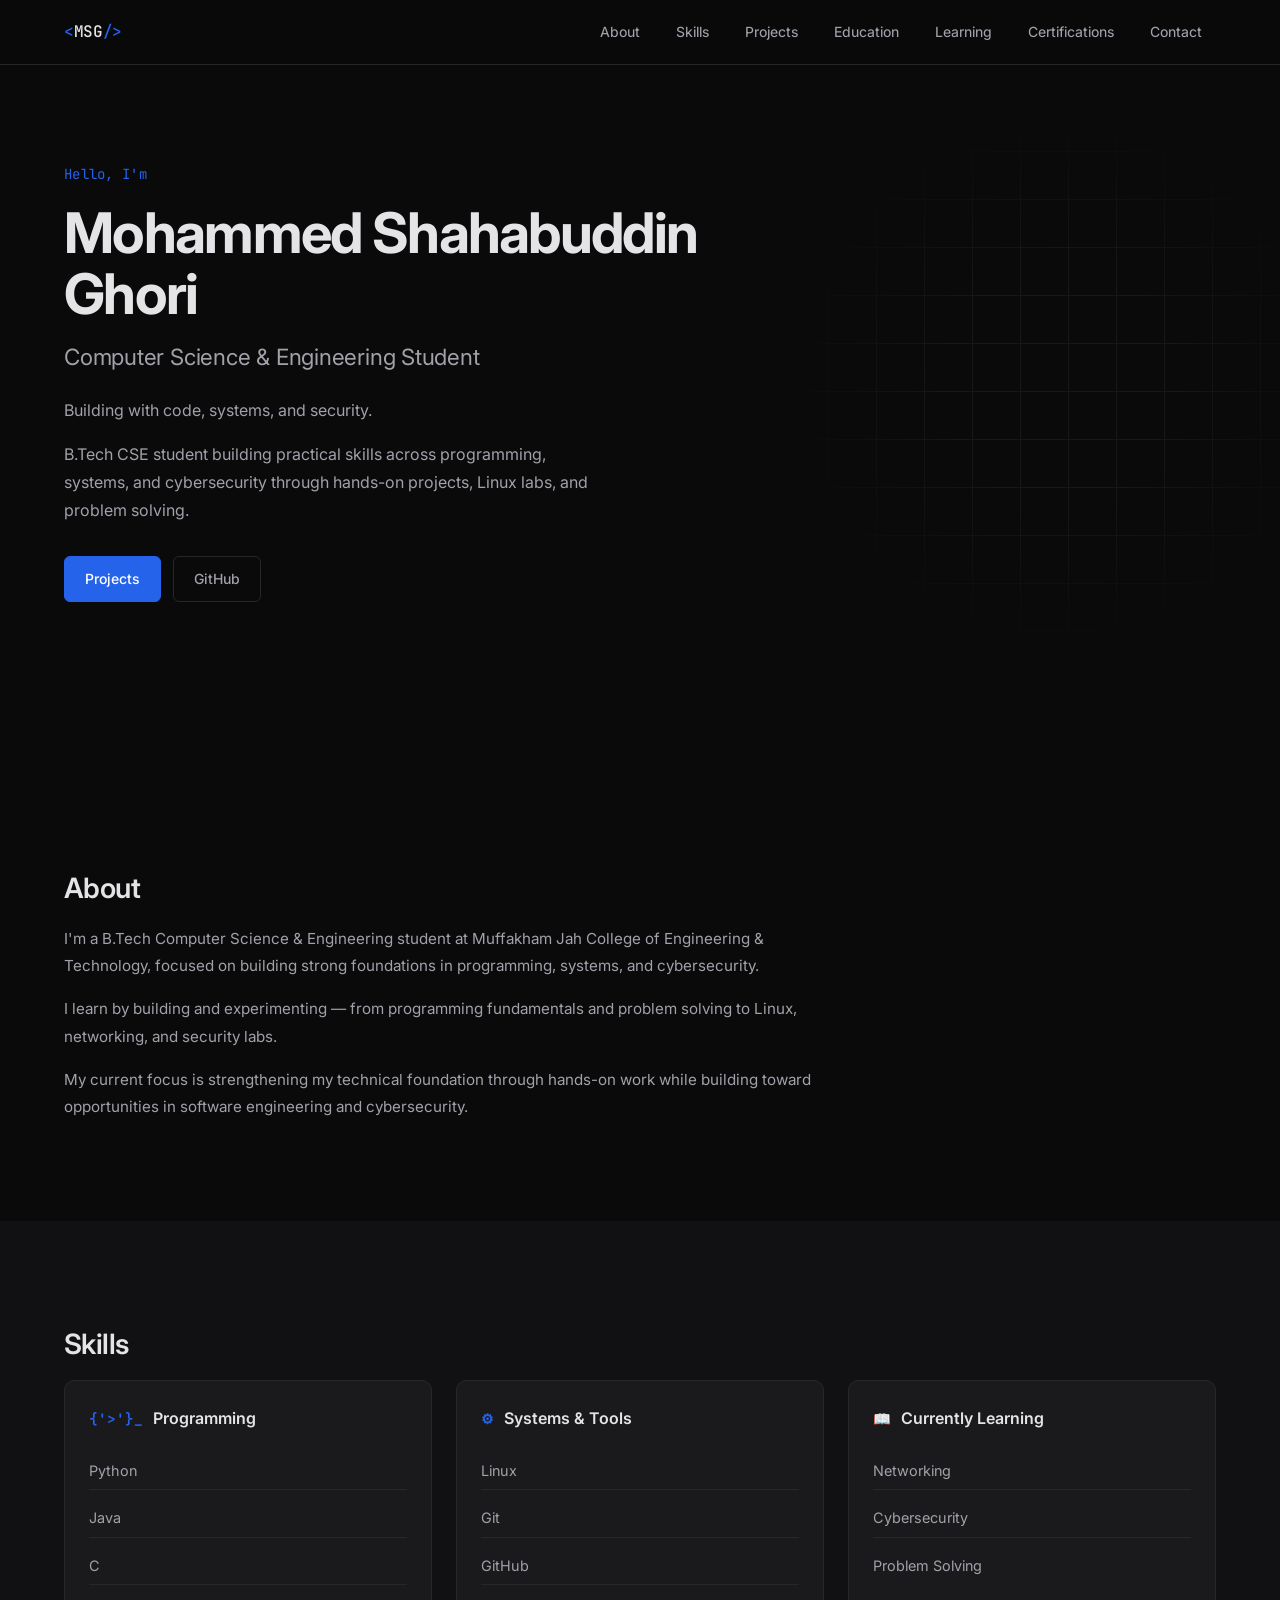
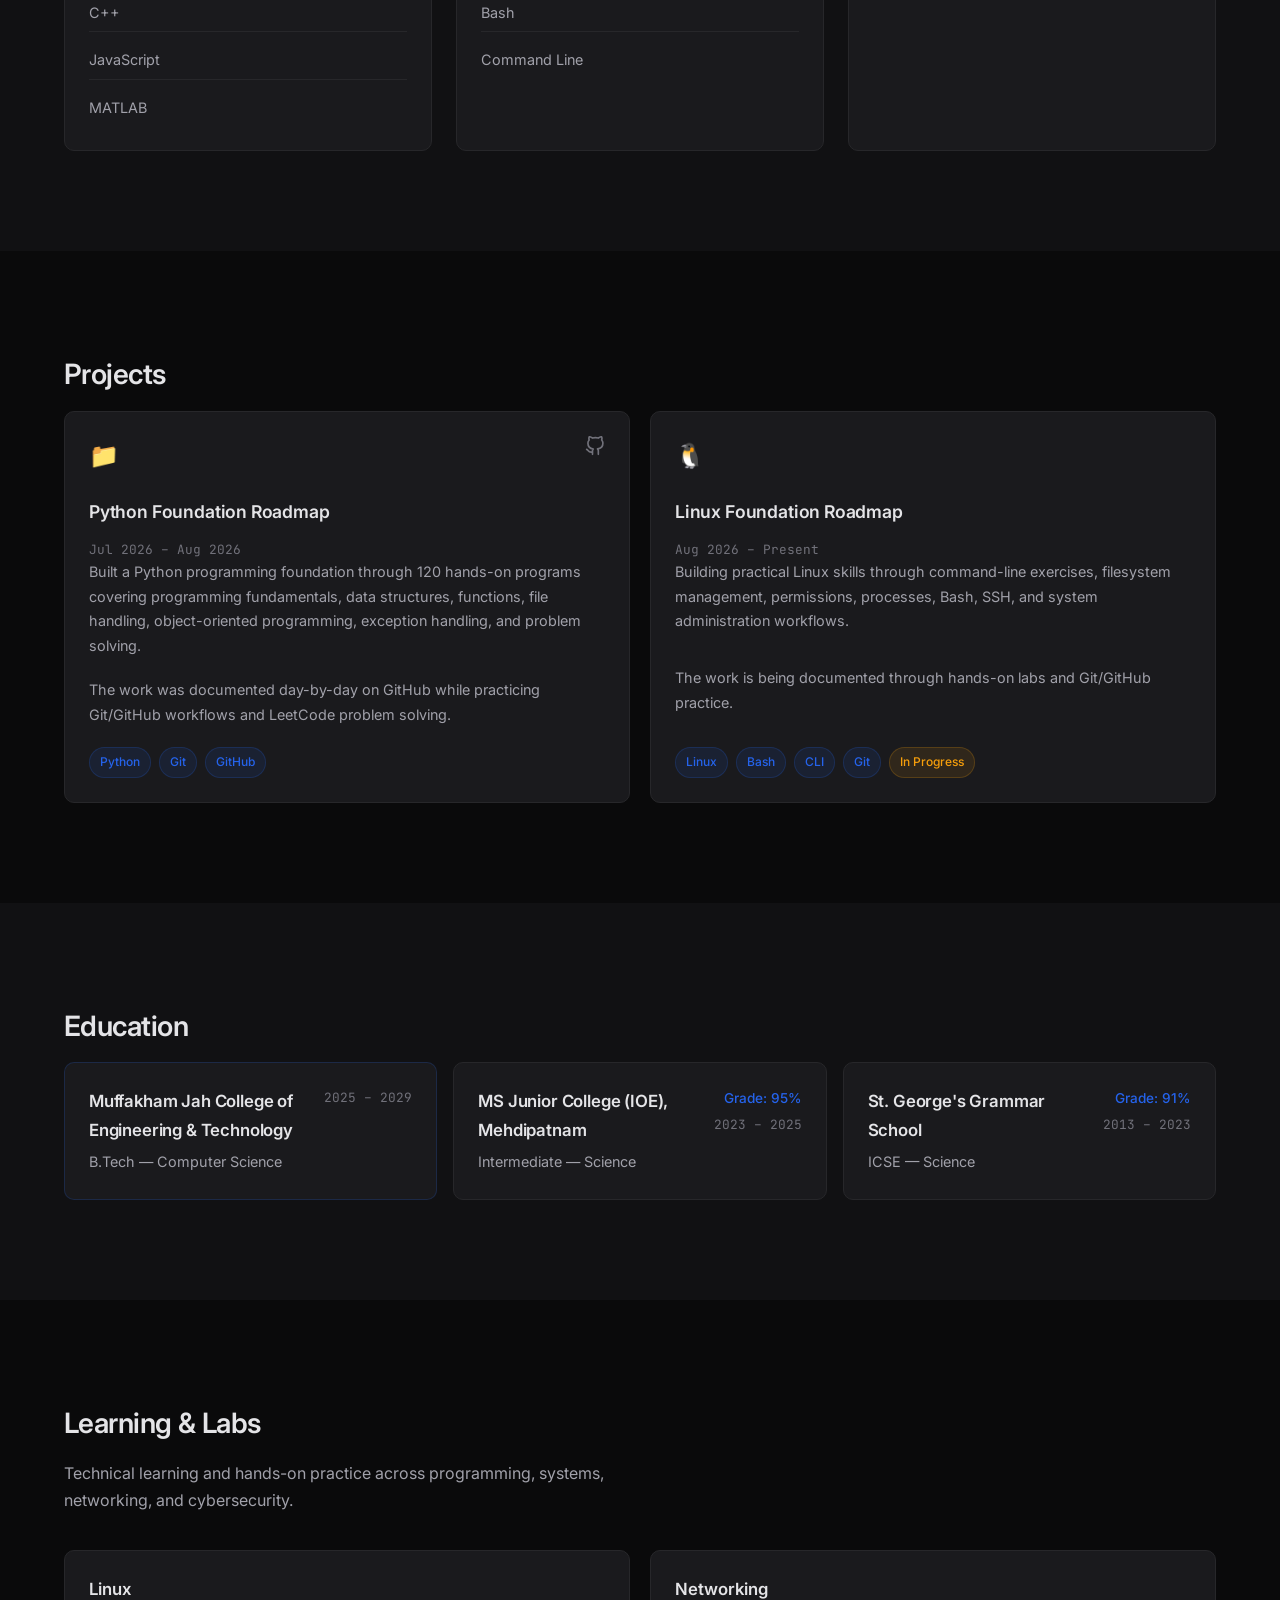
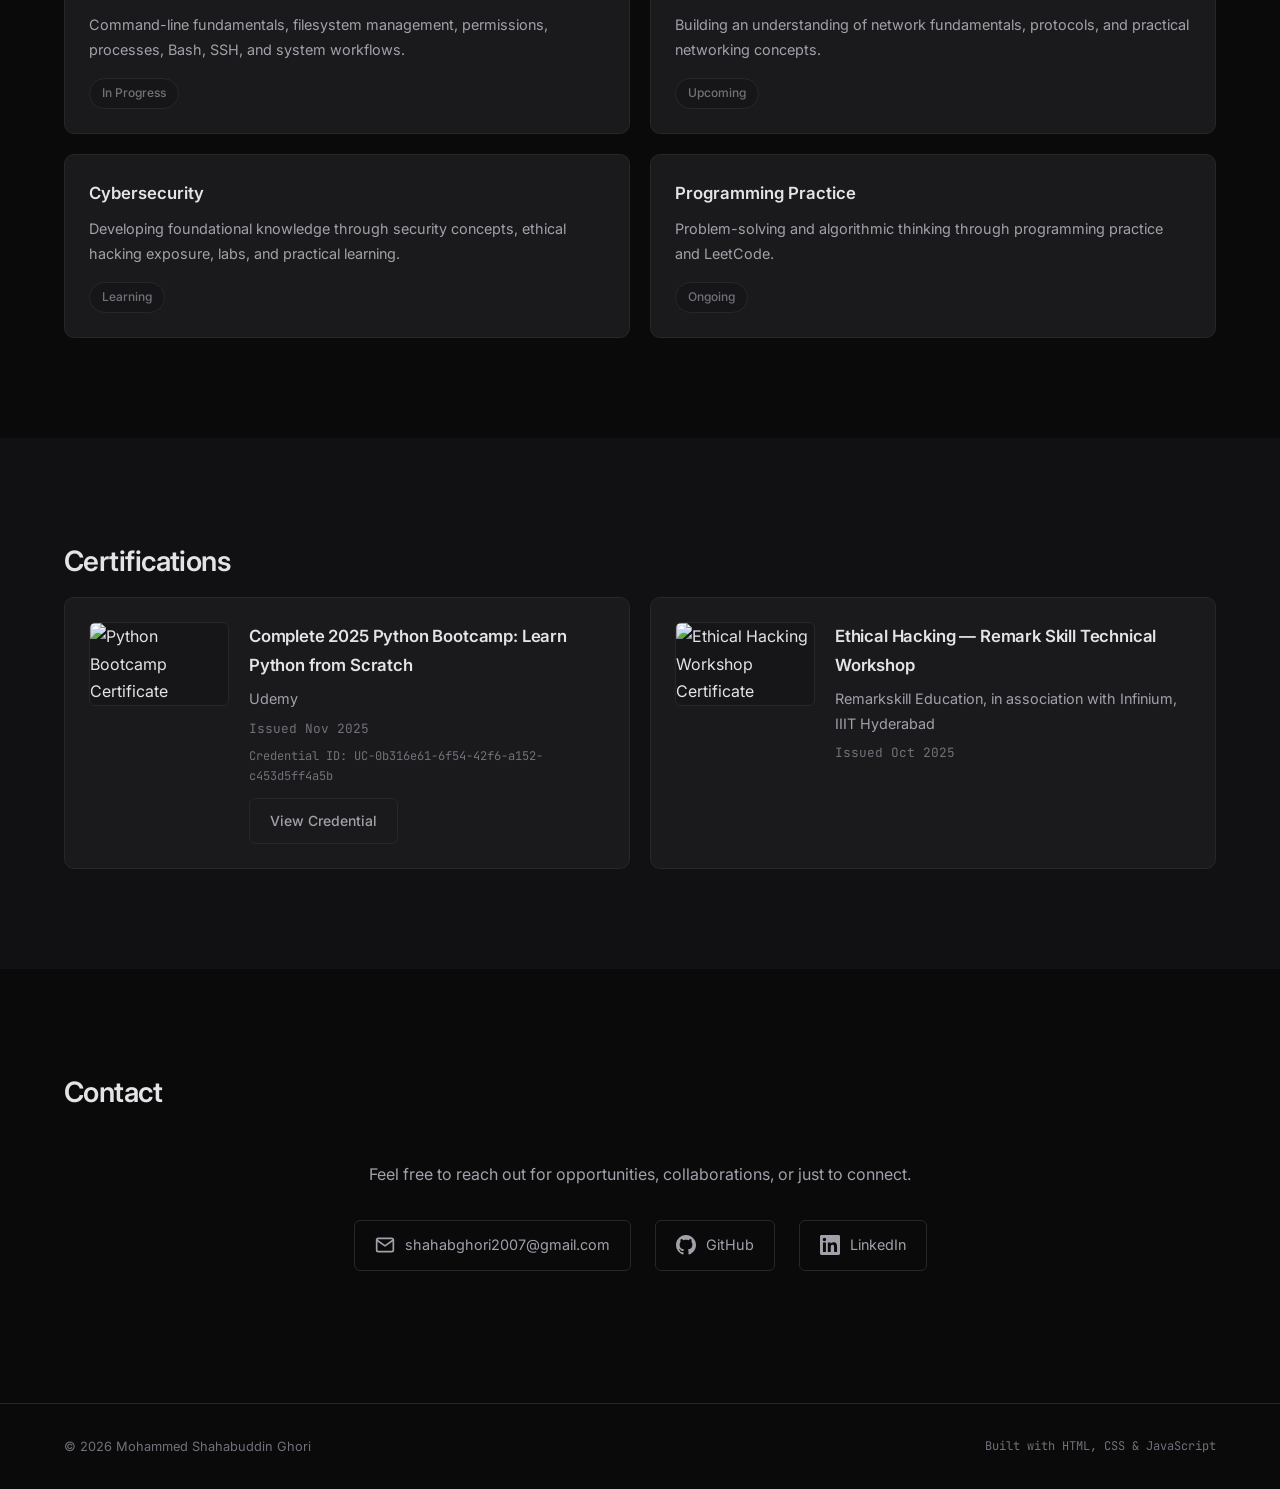
==== commit ab375466: "Freebuff: The certificate images are now displaying correctly, incl..." ====
--- a/index.html
+++ b/index.html
@@ -276,9 +276,9 @@
         <div class="container">
             <h2 class="section-title">Certifications</h2>
             <div class="cert-list">
-                <article class="cert-card">
+                <article class="cert-card" data-cert-src="assets/pythoncertification.jpg" data-cert-alt="Python Bootcamp Certificate" style="cursor: pointer;">
                     <div class="cert-image-wrapper">
-                        <img src="assets/images/PythonCertification.jpg" alt="Python Bootcamp Certificate" class="cert-image" loading="lazy">
+                        <img src="assets/pythoncertification.jpg" alt="Python Bootcamp Certificate" class="cert-image" loading="lazy">
                     </div>
                     <div class="cert-info">
                         <h3 class="cert-title">Complete 2025 Python Bootcamp: Learn Python from Scratch</h3>
@@ -288,9 +288,9 @@
                         <a href="https://ude.my/UC-0b316e61-6f54-42f6-a152-c453d5ff4a5b" class="btn btn-secondary cert-btn" target="_blank" rel="noopener noreferrer">View Credential</a>
                     </div>
                 </article>
-                <article class="cert-card">
+                <article class="cert-card" data-cert-src="assets/cyberworkshop.jpg" data-cert-alt="Ethical Hacking Workshop Certificate" style="cursor: pointer;">
                     <div class="cert-image-wrapper">
-                        <img src="assets/images/CyberWorkshop.jpg" alt="Ethical Hacking Workshop Certificate" class="cert-image" loading="lazy">
+                        <img src="assets/cyberworkshop.jpg" alt="Ethical Hacking Workshop Certificate" class="cert-image" loading="lazy">
                     </div>
                     <div class="cert-info">
                         <h3 class="cert-title">Ethical Hacking — Remark Skill Technical Workshop</h3>
--- a/style.css
+++ b/style.css
@@ -663,7 +663,10 @@
     cursor: pointer;
     transition: border-color var(--transition-base), box-shadow var(--transition-base);
     flex-shrink: 0;
-    align-self: stretch;
+    display: flex;
+    align-items: center;
+    justify-content: center;
+    background: var(--bg-tertiary);
 }
 
 .cert-image-wrapper:hover {
@@ -673,8 +676,8 @@
 
 .cert-image {
     width: 100%;
-    height: 100%;
-    object-fit: cover;
+    height: auto;
+    object-fit: contain;
     display: block;
 }
 
@@ -702,6 +705,12 @@
 
 .lightbox.active {
     display: flex;
+    animation: lightboxIn 0.25s ease;
+}
+
+@keyframes lightboxIn {
+    from { opacity: 0; }
+    to { opacity: 1; }
 }
 
 .lightbox-close {
@@ -725,10 +734,19 @@
 
 .lightbox-image {
     max-width: 90vw;
-    max-height: 85vh;
+    max-height: 90vh;
+    object-fit: contain;
     border-radius: var(--radius-md);
     box-shadow: 0 8px 32px rgba(0, 0, 0, 0.5);
     cursor: default;
+    opacity: 0;
+    transform: scale(0.95);
+    transition: opacity 0.25s ease, transform 0.25s ease;
+}
+
+.lightbox.active .lightbox-image {
+    opacity: 1;
+    transform: scale(1);
 }
 
 /* ==========================================
@@ -1034,7 +1052,6 @@
     .cert-image-wrapper {
         width: 100%;
         min-width: unset;
-        max-height: 200px;
     }
     
     .labs-grid {
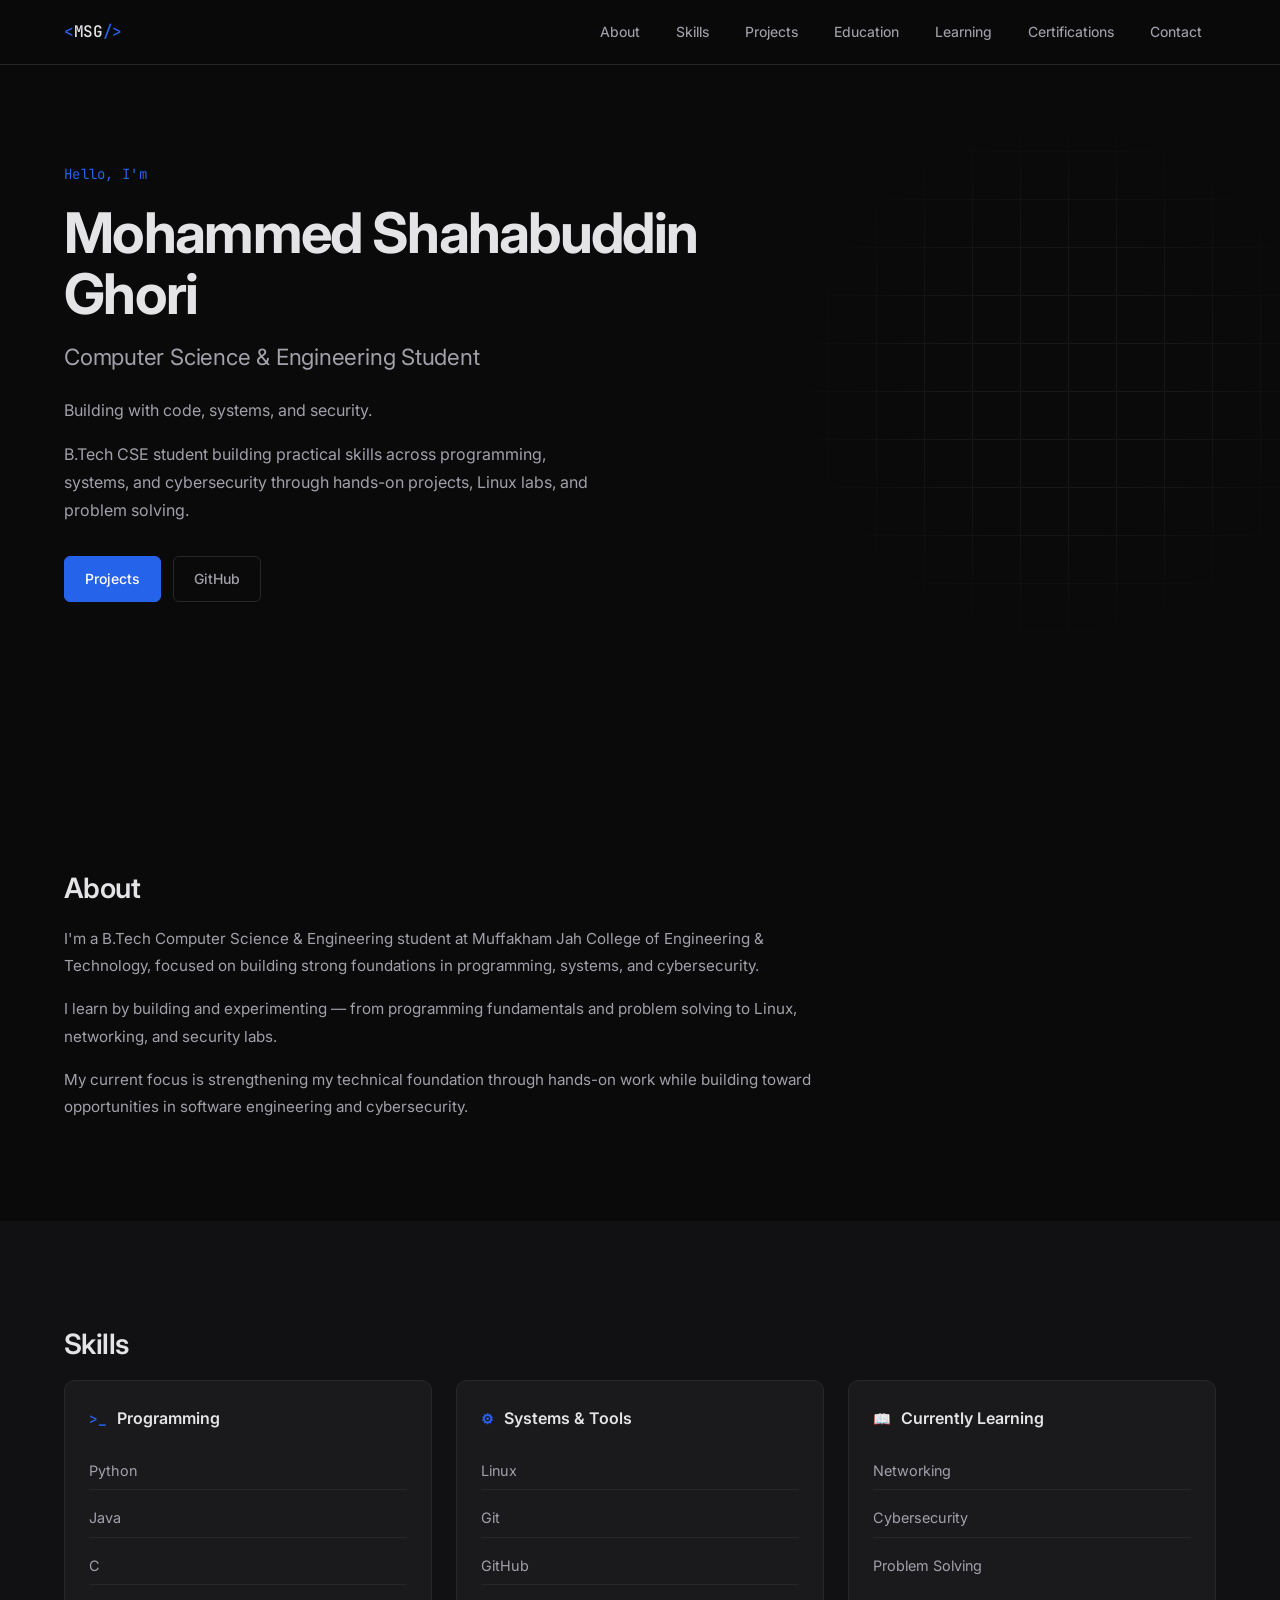
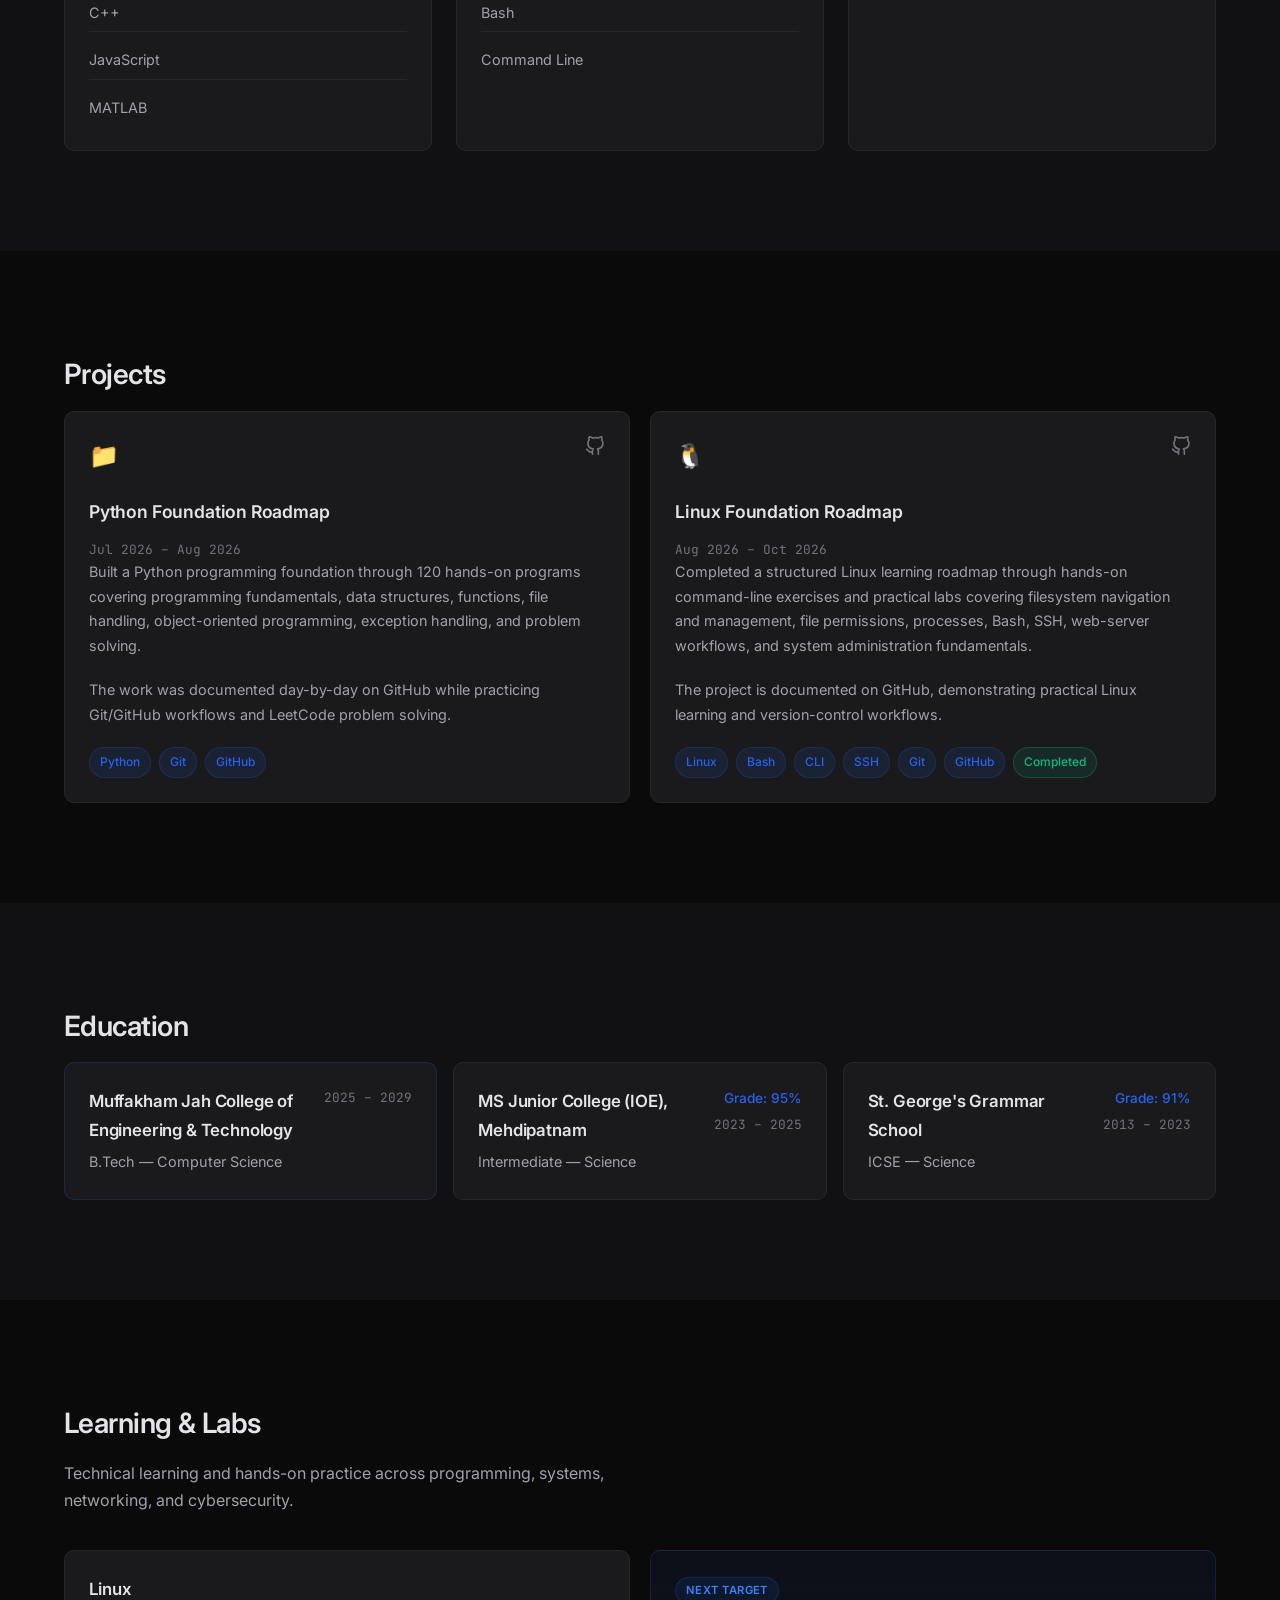
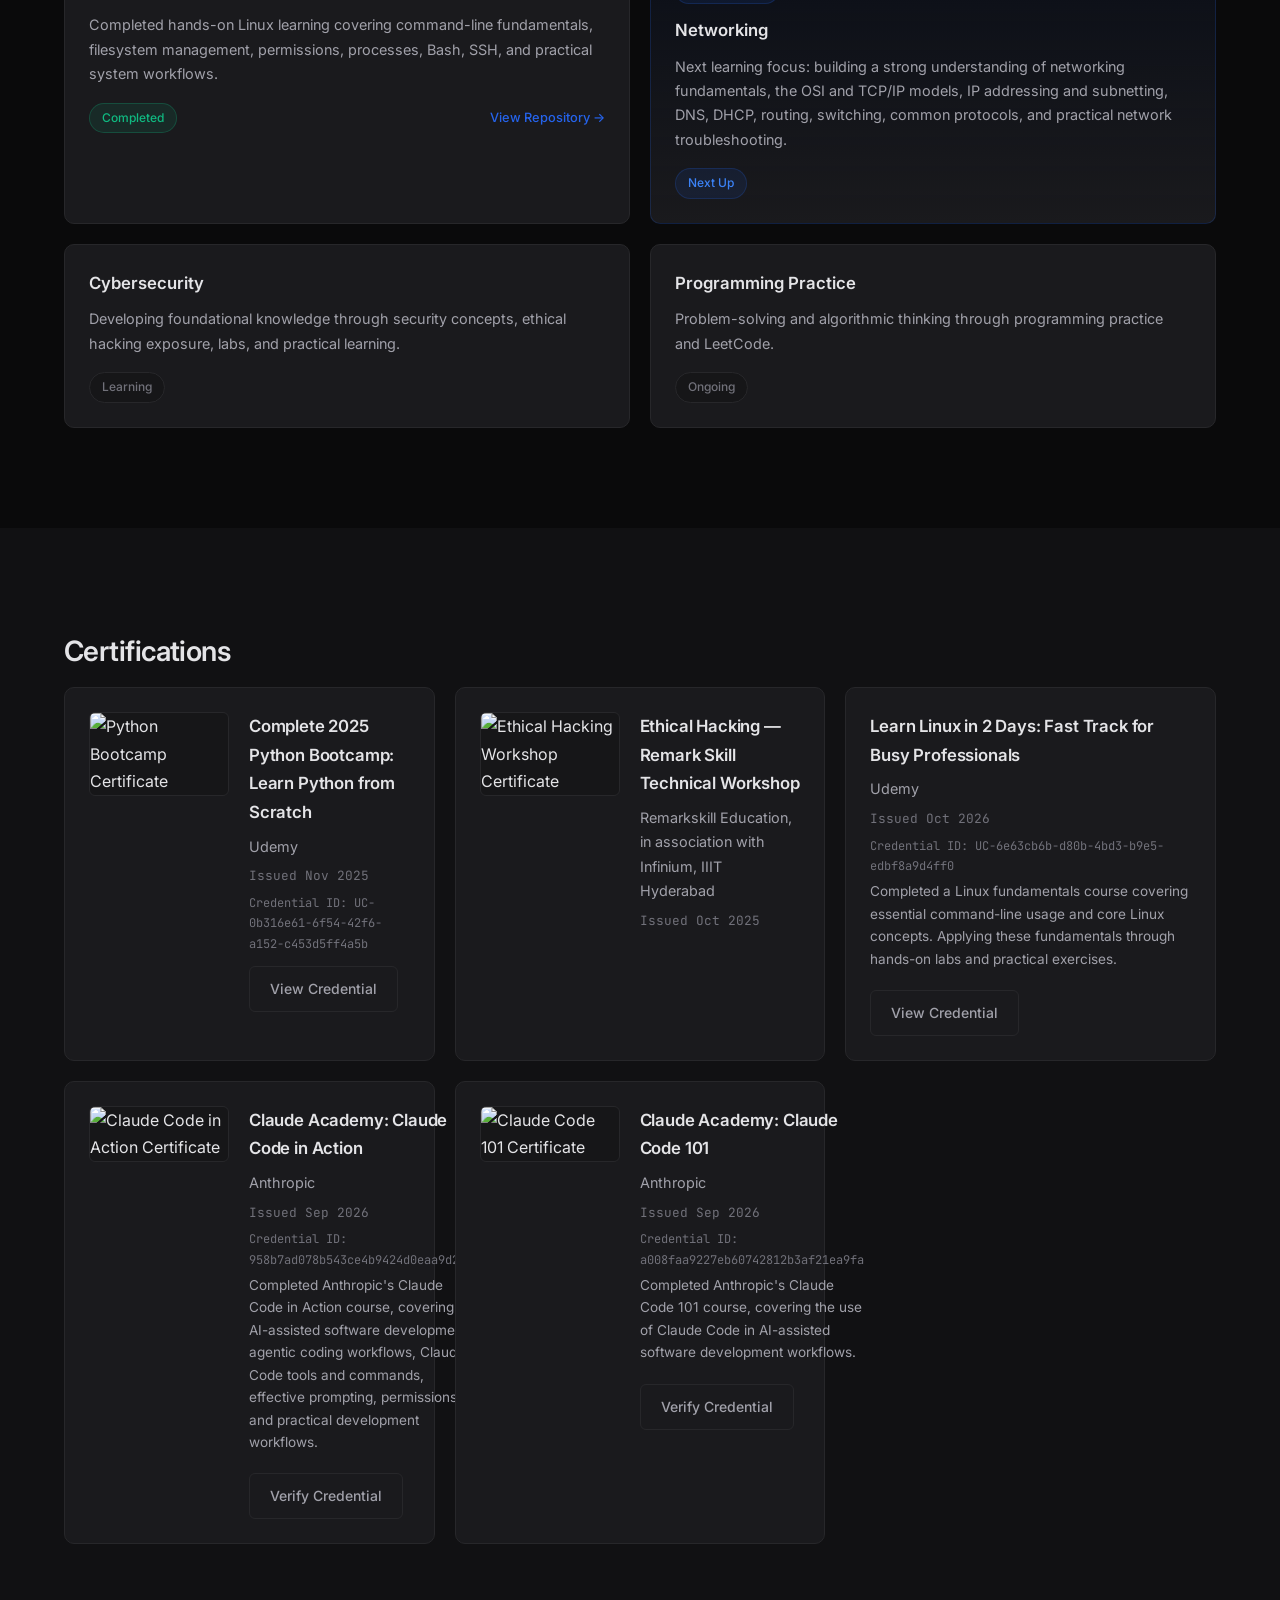
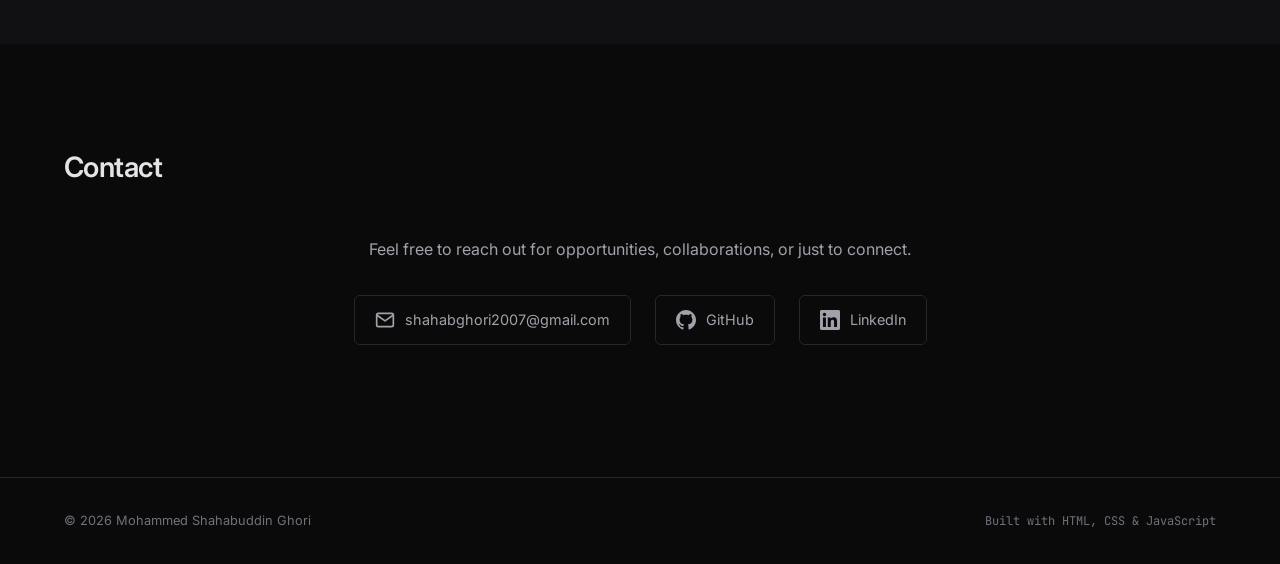
==== commit 67a1613e: "Freebuff: MASTER PROMPT — UPDATE MY EXISTING PORTFOLIO" ====
--- a/index.html
+++ b/index.html
@@ -10,11 +10,9 @@
     <meta property="og:title" content="Mohammed Shahabuddin Ghori | Portfolio">
     <meta property="og:description" content="B.Tech CSE student building practical skills in programming, systems, and cybersecurity.">
     <meta property="og:type" content="website">
-    <meta property="og:url" content="https://mshahabghori.github.io/portfolio">
+    <meta property="og:url" content="https://shahabghori-vert.vercel.app/">
     
     <title>Mohammed Shahabuddin Ghori | Portfolio</title>
-    
-    <link rel="icon" type="image/png" href="assets/images/favicon.png">
     
     <!-- Google Fonts -->
     <link rel="preconnect" href="https://fonts.googleapis.com">
@@ -104,7 +102,7 @@
             <div class="skills-grid">
                 <div class="skill-category">
                     <h3 class="skill-category-title">
-                        <span class="skill-icon">{'>'}_</span>
+                        <span class="skill-icon">&gt;_</span>
                         Programming
                     </h3>
                     <ul class="skill-list">
@@ -158,7 +156,7 @@
                             </a>
                         </div>
                     </div>
-                    <h3 class="project-title">Python Foundation Roadmap</h3>
+                    <h3 class="project-title"><a href="https://github.com/mshahabghori/python-roadmap" target="_blank" rel="noopener noreferrer">Python Foundation Roadmap</a></h3>
                     <p class="project-date">Jul 2026 – Aug 2026</p>
                     <p class="project-description">
                         Built a Python programming foundation through 120 hands-on programs covering
@@ -179,23 +177,32 @@
                 <article class="project-card">
                     <div class="project-header">
                         <span class="project-icon">🐧</span>
-                    </div>
-                    <h3 class="project-title">Linux Foundation Roadmap</h3>
-                    <p class="project-date">Aug 2026 – Present</p>
+                        <div class="project-links">
+                            <a href="https://github.com/mshahabghori/linux-roadmap" class="project-link" target="_blank" rel="noopener noreferrer" aria-label="View on GitHub">
+                                <svg width="20" height="20" viewBox="0 0 24 24" fill="none" stroke="currentColor" stroke-width="2" stroke-linecap="round" stroke-linejoin="round"><path d="M9 19c-5 1.5-5-2.5-7-3m14 6v-3.87a3.37 3.37 0 0 0-.94-2.61c3.14-.35 6.44-1.54 6.44-7A5.44 5.44 0 0 0 20 4.77 5.07 5.07 0 0 0 19.91 1S18.73.65 16 2.48a13.38 13.38 0 0 0-7 0C6.27.65 5.09 1 5.09 1A5.07 5.07 0 0 0 5 4.77a5.44 5.44 0 0 0-1.5 3.78c0 5.42 3.3 6.61 6.44 7A3.37 3.37 0 0 0 9 18.13V22"></path></svg>
+                            </a>
+                        </div>
+                    </div>
+                    <h3 class="project-title"><a href="https://github.com/mshahabghori/linux-roadmap" target="_blank" rel="noopener noreferrer">Linux Foundation Roadmap</a></h3>
+                    <p class="project-date">Aug 2026 – Oct 2026</p>
                     <p class="project-description">
-                        Building practical Linux skills through command-line exercises, filesystem
-                        management, permissions, processes, Bash, SSH, and system administration
-                        workflows.
+                        Completed a structured Linux learning roadmap through hands-on command-line
+                        exercises and practical labs covering filesystem navigation and management,
+                        file permissions, processes, Bash, SSH, web-server workflows, and system
+                        administration fundamentals.
                     </p>
                     <p class="project-description">
-                        The work is being documented through hands-on labs and Git/GitHub practice.
+                        The project is documented on GitHub, demonstrating practical Linux learning
+                        and version-control workflows.
                     </p>
                     <div class="project-tags">
                         <span class="tag">Linux</span>
                         <span class="tag">Bash</span>
                         <span class="tag">CLI</span>
+                        <span class="tag">SSH</span>
                         <span class="tag">Git</span>
-                        <span class="tag project-status-tag">In Progress</span>
+                        <span class="tag">GitHub</span>
+                        <span class="tag project-status-tag project-status-tag-completed">Completed</span>
                     </div>
                 </article>
             </div>
@@ -249,13 +256,17 @@
             <div class="labs-grid">
                 <div class="lab-card">
                     <h3 class="lab-title">Linux</h3>
-                    <p class="lab-description">Command-line fundamentals, filesystem management, permissions, processes, Bash, SSH, and system workflows.</p>
-                    <span class="lab-status">In Progress</span>
-                </div>
-                <div class="lab-card">
+                    <p class="lab-description">Completed hands-on Linux learning covering command-line fundamentals, filesystem management, permissions, processes, Bash, SSH, and practical system workflows.</p>
+                    <div class="lab-footer">
+                        <span class="lab-status lab-status-completed">Completed</span>
+                        <a href="https://github.com/mshahabghori/linux-roadmap" class="lab-link" target="_blank" rel="noopener noreferrer">View Repository →</a>
+                    </div>
+                </div>
+                <div class="lab-card lab-card-featured">
+                    <span class="lab-badge">Next Target</span>
                     <h3 class="lab-title">Networking</h3>
-                    <p class="lab-description">Building an understanding of network fundamentals, protocols, and practical networking concepts.</p>
-                    <span class="lab-status">Upcoming</span>
+                    <p class="lab-description">Next learning focus: building a strong understanding of networking fundamentals, the OSI and TCP/IP models, IP addressing and subnetting, DNS, DHCP, routing, switching, common protocols, and practical network troubleshooting.</p>
+                    <span class="lab-status lab-status-next">Next Up</span>
                 </div>
                 <div class="lab-card">
                     <h3 class="lab-title">Cybersecurity</h3>
@@ -296,6 +307,42 @@
                         <h3 class="cert-title">Ethical Hacking — Remark Skill Technical Workshop</h3>
                         <p class="cert-issuer">Remarkskill Education, in association with Infinium, IIIT Hyderabad</p>
                         <p class="cert-date">Issued Oct 2025</p>
+                    </div>
+                </article>
+                <article class="cert-card">
+                    <div class="cert-info">
+                        <h3 class="cert-title">Learn Linux in 2 Days: Fast Track for Busy Professionals</h3>
+                        <p class="cert-issuer">Udemy</p>
+                        <p class="cert-date">Issued Oct 2026</p>
+                        <p class="cert-id">Credential ID: UC-6e63cb6b-d80b-4bd3-b9e5-edbf8a9d4ff0</p>
+                        <p class="cert-desc">Completed a Linux fundamentals course covering essential command-line usage and core Linux concepts. Applying these fundamentals through hands-on labs and practical exercises.</p>
+                        <a href="https://www.udemy.com/certificate/UC-6e63cb6b-d80b-4bd3-b9e5-edbf8a9d4ff0/" class="btn btn-secondary cert-btn" target="_blank" rel="noopener noreferrer">View Credential</a>
+                    </div>
+                </article>
+                <article class="cert-card" data-cert-src="assets/claudecodeinaction_certiificate.png" data-cert-alt="Claude Code in Action Certificate" style="cursor: pointer;">
+                    <div class="cert-image-wrapper">
+                        <img src="assets/claudecodeinaction_certiificate.png" alt="Claude Code in Action Certificate" class="cert-image" loading="lazy">
+                    </div>
+                    <div class="cert-info">
+                        <h3 class="cert-title">Claude Academy: Claude Code in Action</h3>
+                        <p class="cert-issuer">Anthropic</p>
+                        <p class="cert-date">Issued Sep 2026</p>
+                        <p class="cert-id">Credential ID: 958b7ad078b543ce4b9424d0eaa9d259</p>
+                        <p class="cert-desc">Completed Anthropic's Claude Code in Action course, covering AI-assisted software development, agentic coding workflows, Claude Code tools and commands, effective prompting, permissions, and practical development workflows.</p>
+                        <a href="https://academy.claude.com/verify/958b7ad078b543ce4b9424d0eaa9d259" class="btn btn-secondary cert-btn" target="_blank" rel="noopener noreferrer">Verify Credential</a>
+                    </div>
+                </article>
+                <article class="cert-card" data-cert-src="assets/claudecode101_certificate.png" data-cert-alt="Claude Code 101 Certificate" style="cursor: pointer;">
+                    <div class="cert-image-wrapper">
+                        <img src="assets/claudecode101_certificate.png" alt="Claude Code 101 Certificate" class="cert-image" loading="lazy">
+                    </div>
+                    <div class="cert-info">
+                        <h3 class="cert-title">Claude Academy: Claude Code 101</h3>
+                        <p class="cert-issuer">Anthropic</p>
+                        <p class="cert-date">Issued Sep 2026</p>
+                        <p class="cert-id">Credential ID: a008faa9227eb60742812b3af21ea9fa</p>
+                        <p class="cert-desc">Completed Anthropic's Claude Code 101 course, covering the use of Claude Code in AI-assisted software development workflows.</p>
+                        <a href="https://academy.claude.com/verify/a008faa9227eb60742812b3af21ea9fa" class="btn btn-secondary cert-btn" target="_blank" rel="noopener noreferrer">Verify Credential</a>
                     </div>
                 </article>
             </div>
--- a/style.css
+++ b/style.css
@@ -495,6 +495,15 @@
     letter-spacing: -0.01em;
 }
 
+.project-title a {
+    color: inherit;
+    transition: color var(--transition-fast);
+}
+
+.project-title a:hover {
+    color: var(--accent);
+}
+
 .project-description {
     font-size: 0.9rem;
     color: var(--text-secondary);
@@ -549,6 +558,12 @@
     border-color: rgba(245, 158, 11, 0.2);
 }
 
+.project-status-tag-completed {
+    color: #10b981;
+    background: rgba(16, 185, 129, 0.1);
+    border-color: rgba(16, 185, 129, 0.25);
+}
+
 /* ==========================================
    Learning / Labs Section
    ========================================== */
@@ -596,6 +611,62 @@
     border: 1px solid var(--border);
 }
 
+.lab-status-completed {
+    color: #10b981;
+    background: rgba(16, 185, 129, 0.1);
+    border-color: rgba(16, 185, 129, 0.25);
+}
+
+.lab-status-next {
+    color: var(--accent-hover);
+    background: var(--accent-subtle);
+    border-color: var(--accent-border);
+}
+
+.lab-footer {
+    display: flex;
+    align-items: center;
+    justify-content: space-between;
+    gap: 12px;
+    flex-wrap: wrap;
+}
+
+.lab-link {
+    font-size: 0.8rem;
+    font-weight: 500;
+    color: var(--accent);
+    transition: color var(--transition-fast);
+}
+
+.lab-link:hover {
+    color: var(--accent-hover);
+}
+
+/* Featured lab card — highlights the next learning target */
+.lab-card-featured {
+    border-color: var(--accent-border);
+    background: linear-gradient(180deg, rgba(37, 99, 235, 0.06) 0%, var(--bg-card) 100%);
+    position: relative;
+}
+
+.lab-card-featured:hover {
+    border-color: var(--accent);
+}
+
+.lab-badge {
+    display: inline-block;
+    font-size: 0.7rem;
+    font-weight: 600;
+    letter-spacing: 0.04em;
+    text-transform: uppercase;
+    color: var(--accent-hover);
+    background: var(--accent-subtle);
+    border: 1px solid var(--accent-border);
+    padding: 3px 10px;
+    border-radius: 999px;
+    margin-bottom: 12px;
+}
+
 /* ==========================================
    Certifications Section
    ========================================== */
@@ -652,6 +723,13 @@
     font-size: 0.75rem;
     color: var(--text-muted);
     margin-bottom: 4px;
+}
+
+.cert-desc {
+    font-size: 0.85rem;
+    color: var(--text-secondary);
+    line-height: 1.65;
+    margin-bottom: 12px;
 }
 
 .cert-image-wrapper {
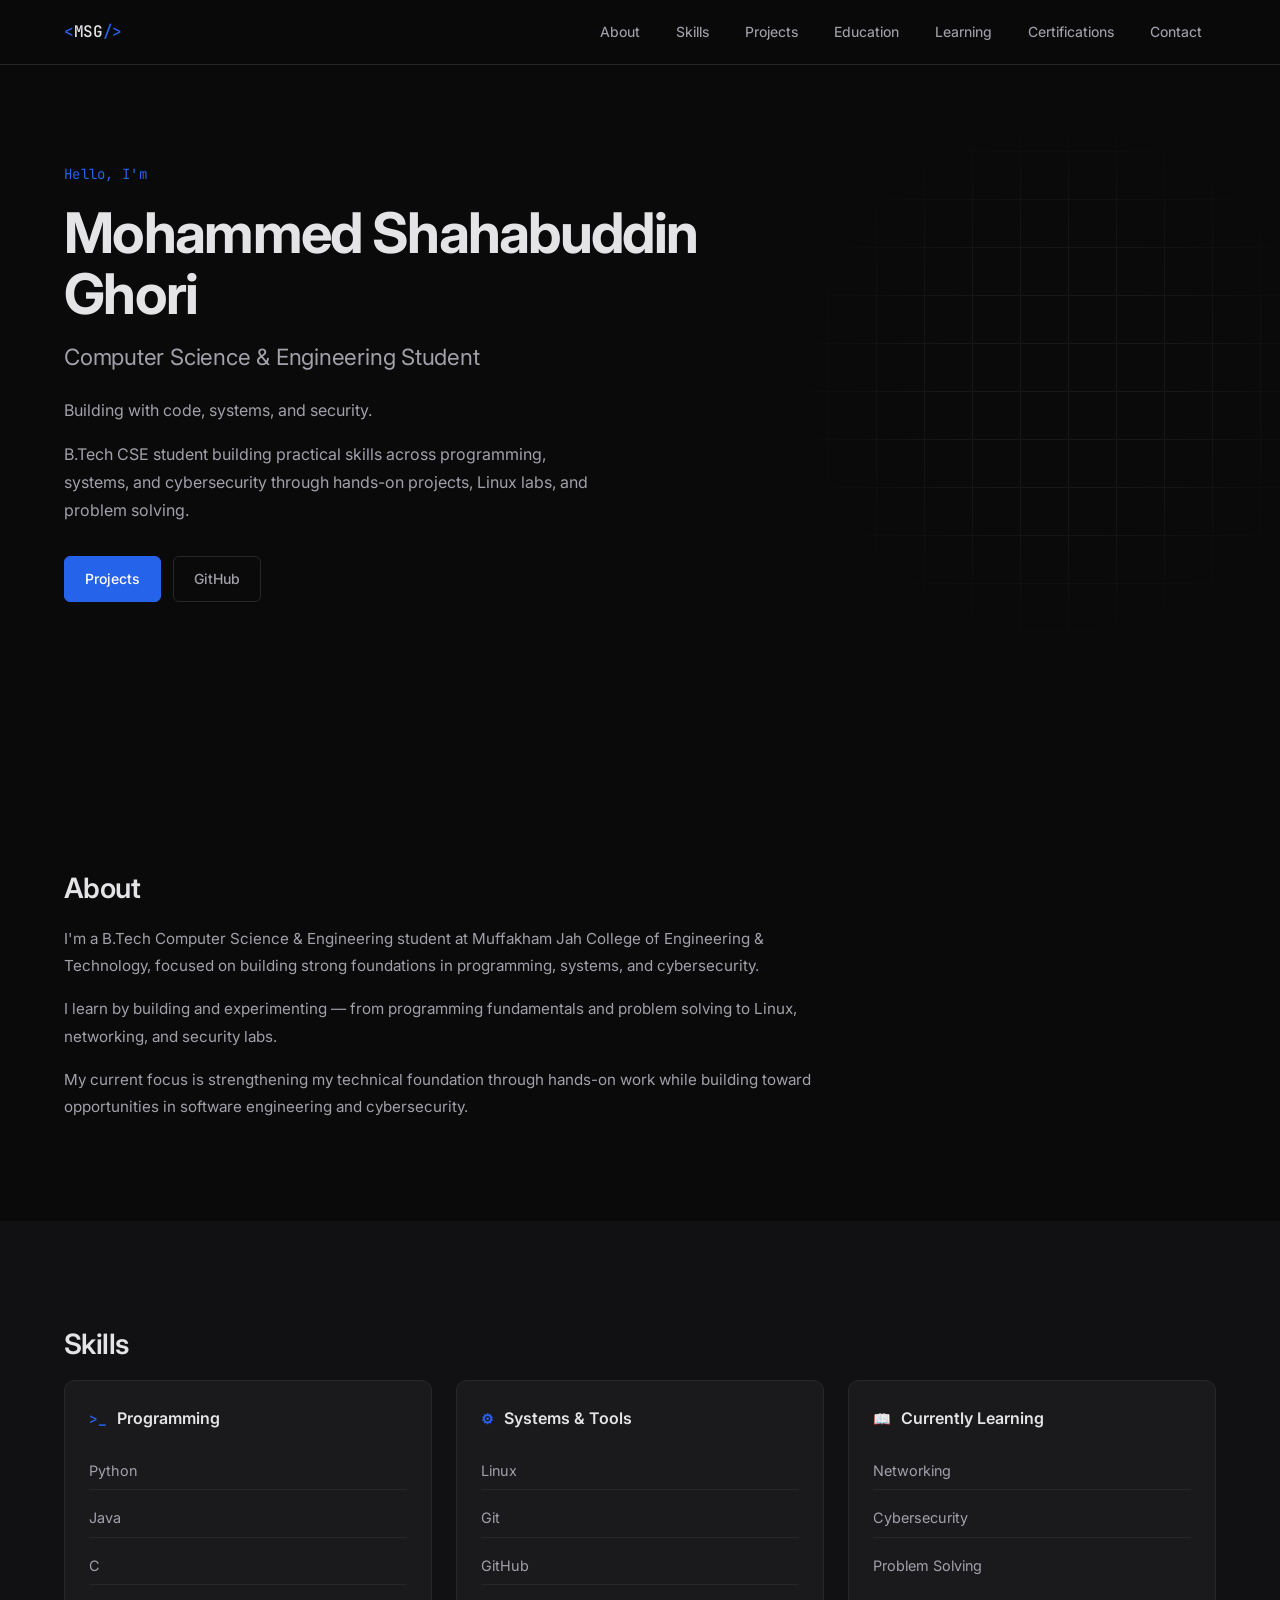
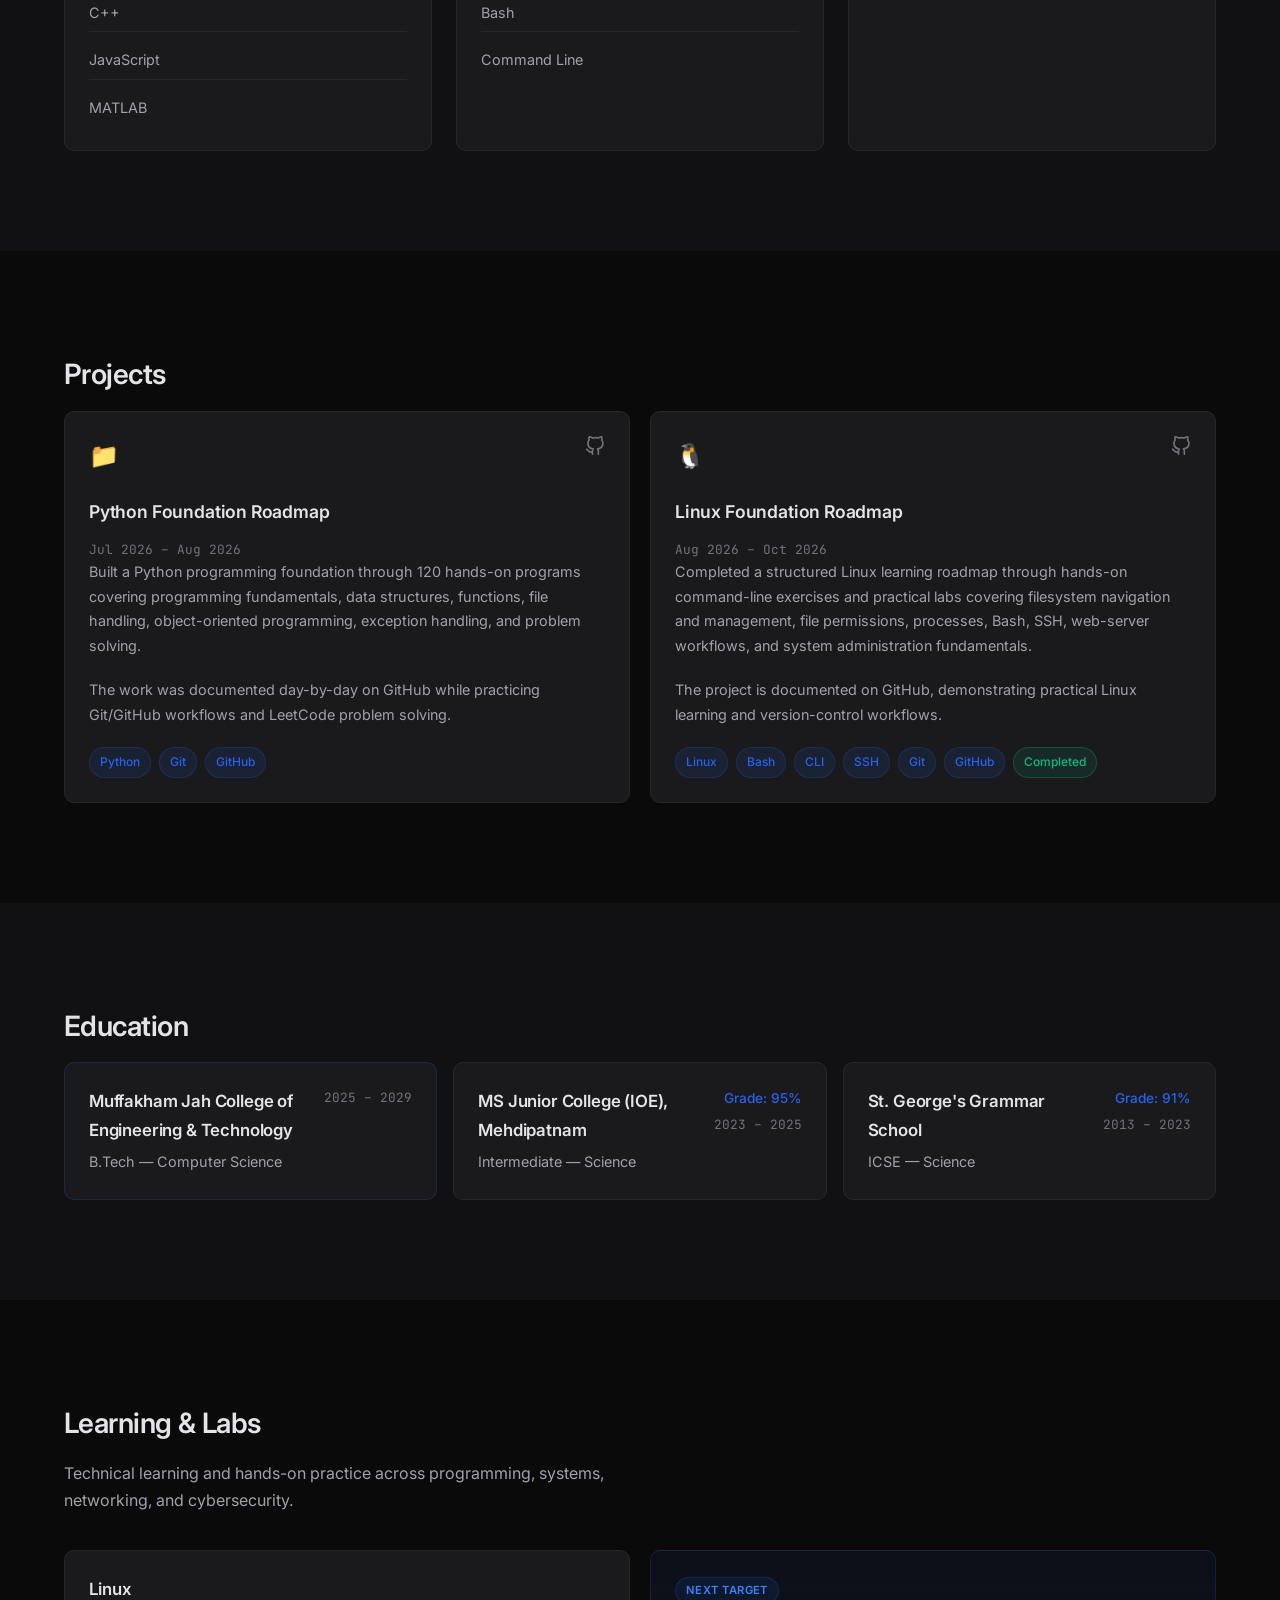
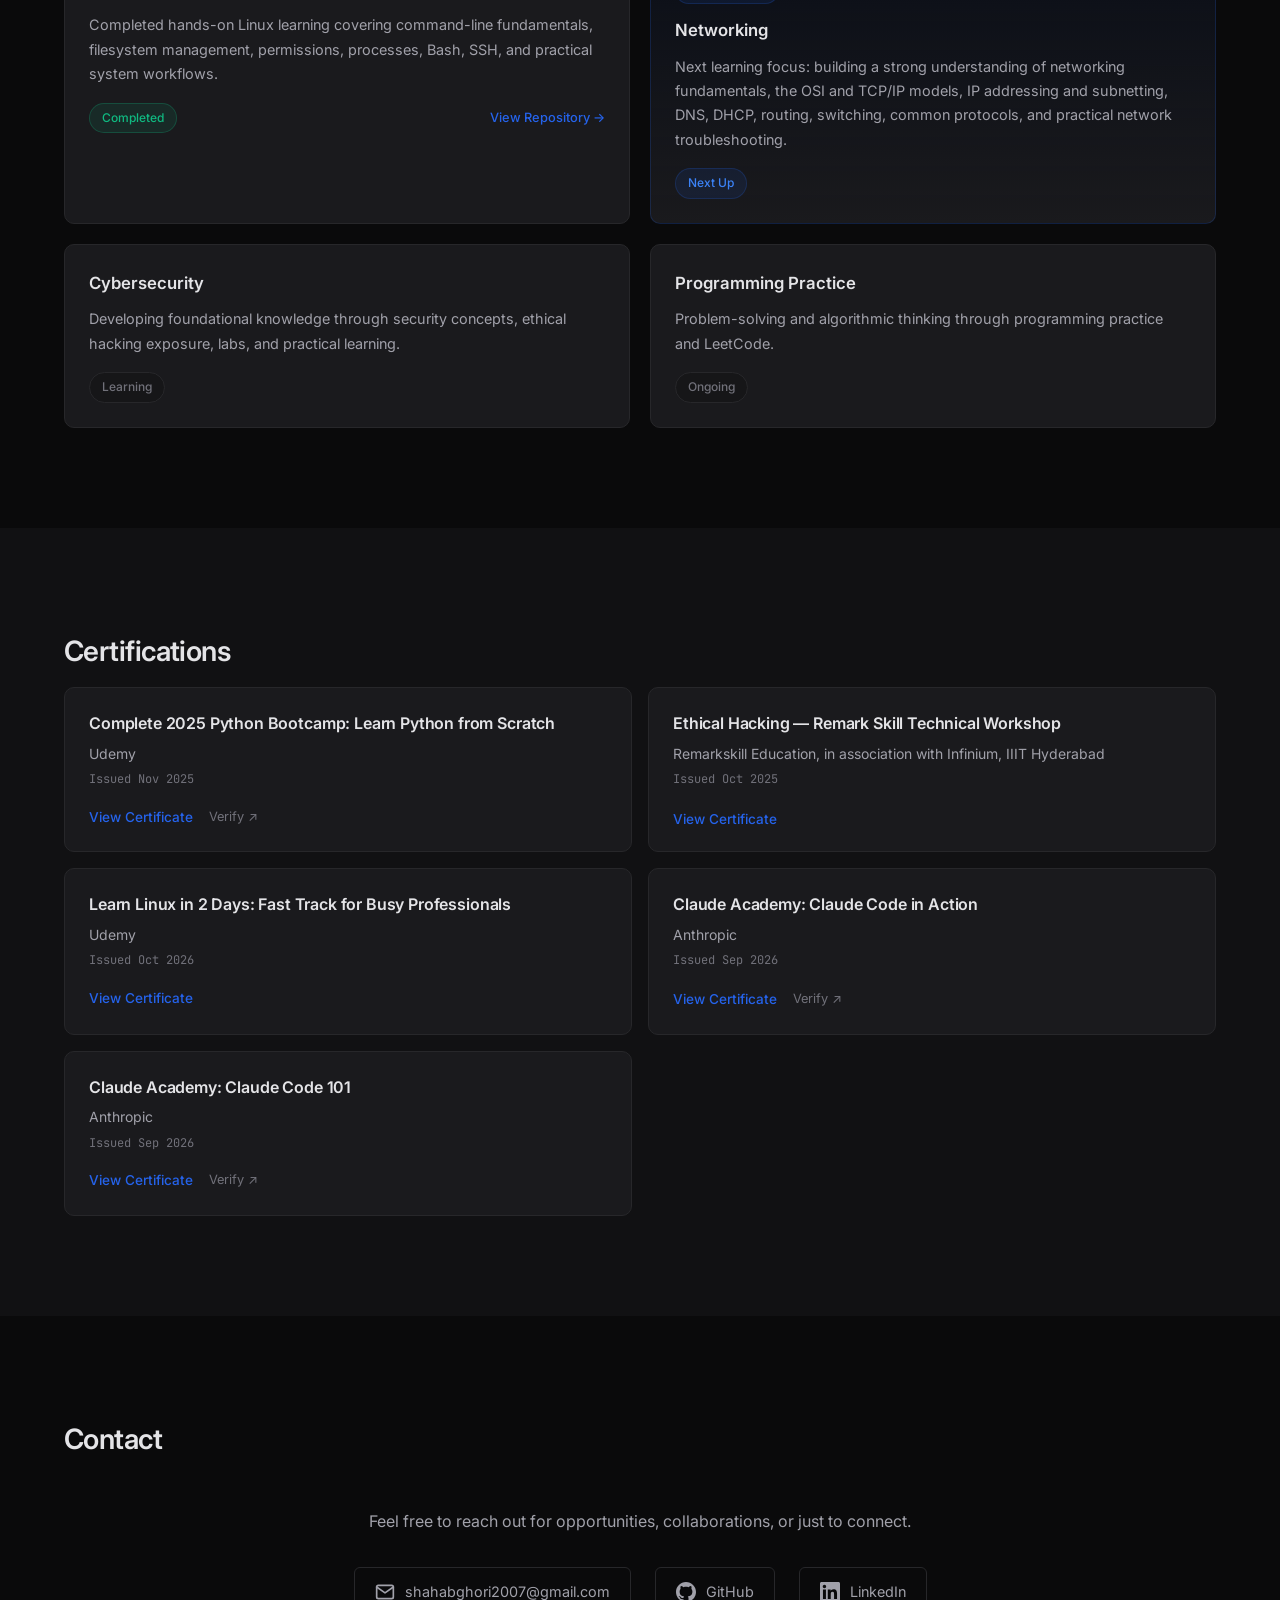
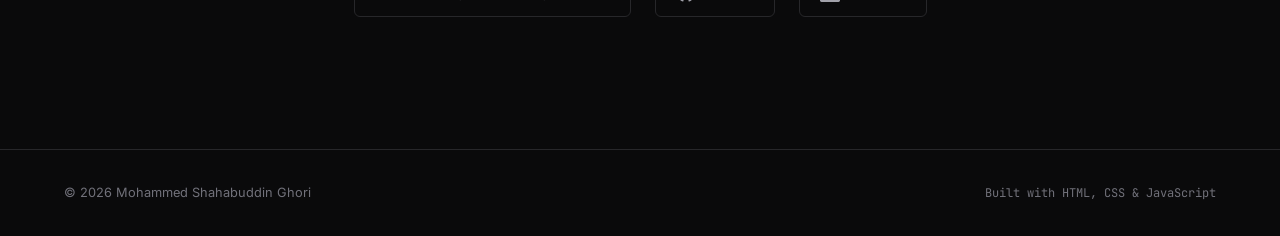
==== commit 4c1dd62f: "Freebuff: TASK: REDESIGN THE CERTIFICATIONS SECTION — CLEAN, MINIMA..." ====
--- a/index.html
+++ b/index.html
@@ -287,26 +287,25 @@
         <div class="container">
             <h2 class="section-title">Certifications</h2>
             <div class="cert-list">
-                <article class="cert-card" data-cert-src="assets/pythoncertification.jpg" data-cert-alt="Python Bootcamp Certificate" style="cursor: pointer;">
-                    <div class="cert-image-wrapper">
-                        <img src="assets/pythoncertification.jpg" alt="Python Bootcamp Certificate" class="cert-image" loading="lazy">
-                    </div>
+                <article class="cert-card cert-card-clickable" data-cert-src="assets/pythoncertification.jpg" data-cert-alt="Python Bootcamp Certificate">
                     <div class="cert-info">
                         <h3 class="cert-title">Complete 2025 Python Bootcamp: Learn Python from Scratch</h3>
                         <p class="cert-issuer">Udemy</p>
                         <p class="cert-date">Issued Nov 2025</p>
-                        <p class="cert-id">Credential ID: UC-0b316e61-6f54-42f6-a152-c453d5ff4a5b</p>
-                        <a href="https://ude.my/UC-0b316e61-6f54-42f6-a152-c453d5ff4a5b" class="btn btn-secondary cert-btn" target="_blank" rel="noopener noreferrer">View Credential</a>
-                    </div>
-                </article>
-                <article class="cert-card" data-cert-src="assets/cyberworkshop.jpg" data-cert-alt="Ethical Hacking Workshop Certificate" style="cursor: pointer;">
-                    <div class="cert-image-wrapper">
-                        <img src="assets/cyberworkshop.jpg" alt="Ethical Hacking Workshop Certificate" class="cert-image" loading="lazy">
-                    </div>
+                    </div>
+                    <div class="cert-actions">
+                        <button type="button" class="cert-action">View Certificate</button>
+                        <a href="https://ude.my/UC-0b316e61-6f54-42f6-a152-c453d5ff4a5b" class="cert-verify" target="_blank" rel="noopener noreferrer">Verify ↗</a>
+                    </div>
+                </article>
+                <article class="cert-card cert-card-clickable" data-cert-src="assets/cyberworkshop.jpg" data-cert-alt="Ethical Hacking Workshop Certificate">
                     <div class="cert-info">
                         <h3 class="cert-title">Ethical Hacking — Remark Skill Technical Workshop</h3>
                         <p class="cert-issuer">Remarkskill Education, in association with Infinium, IIIT Hyderabad</p>
                         <p class="cert-date">Issued Oct 2025</p>
+                    </div>
+                    <div class="cert-actions">
+                        <button type="button" class="cert-action">View Certificate</button>
                     </div>
                 </article>
                 <article class="cert-card">
@@ -314,35 +313,31 @@
                         <h3 class="cert-title">Learn Linux in 2 Days: Fast Track for Busy Professionals</h3>
                         <p class="cert-issuer">Udemy</p>
                         <p class="cert-date">Issued Oct 2026</p>
-                        <p class="cert-id">Credential ID: UC-6e63cb6b-d80b-4bd3-b9e5-edbf8a9d4ff0</p>
-                        <p class="cert-desc">Completed a Linux fundamentals course covering essential command-line usage and core Linux concepts. Applying these fundamentals through hands-on labs and practical exercises.</p>
-                        <a href="https://www.udemy.com/certificate/UC-6e63cb6b-d80b-4bd3-b9e5-edbf8a9d4ff0/" class="btn btn-secondary cert-btn" target="_blank" rel="noopener noreferrer">View Credential</a>
-                    </div>
-                </article>
-                <article class="cert-card" data-cert-src="assets/claudecodeinaction_certiificate.png" data-cert-alt="Claude Code in Action Certificate" style="cursor: pointer;">
-                    <div class="cert-image-wrapper">
-                        <img src="assets/claudecodeinaction_certiificate.png" alt="Claude Code in Action Certificate" class="cert-image" loading="lazy">
-                    </div>
+                    </div>
+                    <div class="cert-actions">
+                        <a href="https://www.udemy.com/certificate/UC-6e63cb6b-d80b-4bd3-b9e5-edbf8a9d4ff0/" class="cert-action" target="_blank" rel="noopener noreferrer">View Certificate</a>
+                    </div>
+                </article>
+                <article class="cert-card cert-card-clickable" data-cert-src="assets/claudecodeinaction_certiificate.png" data-cert-alt="Claude Code in Action Certificate">
                     <div class="cert-info">
                         <h3 class="cert-title">Claude Academy: Claude Code in Action</h3>
                         <p class="cert-issuer">Anthropic</p>
                         <p class="cert-date">Issued Sep 2026</p>
-                        <p class="cert-id">Credential ID: 958b7ad078b543ce4b9424d0eaa9d259</p>
-                        <p class="cert-desc">Completed Anthropic's Claude Code in Action course, covering AI-assisted software development, agentic coding workflows, Claude Code tools and commands, effective prompting, permissions, and practical development workflows.</p>
-                        <a href="https://academy.claude.com/verify/958b7ad078b543ce4b9424d0eaa9d259" class="btn btn-secondary cert-btn" target="_blank" rel="noopener noreferrer">Verify Credential</a>
-                    </div>
-                </article>
-                <article class="cert-card" data-cert-src="assets/claudecode101_certificate.png" data-cert-alt="Claude Code 101 Certificate" style="cursor: pointer;">
-                    <div class="cert-image-wrapper">
-                        <img src="assets/claudecode101_certificate.png" alt="Claude Code 101 Certificate" class="cert-image" loading="lazy">
-                    </div>
+                    </div>
+                    <div class="cert-actions">
+                        <button type="button" class="cert-action">View Certificate</button>
+                        <a href="https://academy.claude.com/verify/958b7ad078b543ce4b9424d0eaa9d259" class="cert-verify" target="_blank" rel="noopener noreferrer">Verify ↗</a>
+                    </div>
+                </article>
+                <article class="cert-card cert-card-clickable" data-cert-src="assets/claudecode101_certificate.png" data-cert-alt="Claude Code 101 Certificate">
                     <div class="cert-info">
                         <h3 class="cert-title">Claude Academy: Claude Code 101</h3>
                         <p class="cert-issuer">Anthropic</p>
                         <p class="cert-date">Issued Sep 2026</p>
-                        <p class="cert-id">Credential ID: a008faa9227eb60742812b3af21ea9fa</p>
-                        <p class="cert-desc">Completed Anthropic's Claude Code 101 course, covering the use of Claude Code in AI-assisted software development workflows.</p>
-                        <a href="https://academy.claude.com/verify/a008faa9227eb60742812b3af21ea9fa" class="btn btn-secondary cert-btn" target="_blank" rel="noopener noreferrer">Verify Credential</a>
+                    </div>
+                    <div class="cert-actions">
+                        <button type="button" class="cert-action">View Certificate</button>
+                        <a href="https://academy.claude.com/verify/a008faa9227eb60742812b3af21ea9fa" class="cert-verify" target="_blank" rel="noopener noreferrer">Verify ↗</a>
                     </div>
                 </article>
             </div>
@@ -397,6 +392,7 @@
     <div class="lightbox" id="cert-lightbox" role="dialog" aria-modal="true" aria-label="Certificate preview">
         <button class="lightbox-close" aria-label="Close preview">&times;</button>
         <img class="lightbox-image" src="" alt="Certificate preview">
+        <p class="lightbox-caption" aria-hidden="true"></p>
     </div>
 
     <script src="script.js"></script>
--- a/style.css
+++ b/style.css
@@ -673,8 +673,8 @@
 
 .cert-list {
     display: grid;
-    grid-template-columns: repeat(auto-fit, minmax(340px, 1fr));
-    gap: 20px;
+    grid-template-columns: repeat(2, 1fr);
+    gap: 16px;
 }
 
 .cert-card {
@@ -682,16 +682,18 @@
     border: 1px solid var(--border);
     border-radius: var(--radius-md);
     padding: 24px;
-    transition: border-color var(--transition-base), box-shadow var(--transition-base);
-    display: flex;
-    justify-content: space-between;
-    align-items: flex-start;
-    gap: 20px;
+    display: flex;
+    flex-direction: column;
+    gap: 16px;
+    transition: border-color var(--transition-base);
 }
 
 .cert-card:hover {
     border-color: var(--border-hover);
-    box-shadow: var(--shadow-md);
+}
+
+.cert-card-clickable {
+    cursor: pointer;
 }
 
 .cert-info {
@@ -699,71 +701,55 @@
 }
 
 .cert-title {
-    font-size: 1.05rem;
+    font-size: 1rem;
     font-weight: 600;
-    margin-bottom: 8px;
+    line-height: 1.45;
     letter-spacing: -0.01em;
+    margin-bottom: 6px;
 }
 
 .cert-issuer {
-    font-size: 0.9rem;
-    color: var(--text-secondary);
-    margin-bottom: 6px;
+    font-size: 0.875rem;
+    color: var(--text-secondary);
+    margin-bottom: 4px;
 }
 
 .cert-date {
-    font-family: var(--font-mono);
-    font-size: 0.8rem;
-    color: var(--text-muted);
-    margin-bottom: 6px;
-}
-
-.cert-id {
     font-family: var(--font-mono);
     font-size: 0.75rem;
     color: var(--text-muted);
-    margin-bottom: 4px;
-}
-
-.cert-desc {
+}
+
+.cert-actions {
+    display: flex;
+    align-items: center;
+    gap: 16px;
+}
+
+.cert-action {
+    font-family: inherit;
     font-size: 0.85rem;
-    color: var(--text-secondary);
-    line-height: 1.65;
-    margin-bottom: 12px;
-}
-
-.cert-image-wrapper {
-    width: 140px;
-    min-width: 140px;
-    border-radius: var(--radius-sm);
-    overflow: hidden;
-    border: 1px solid var(--border);
+    font-weight: 500;
+    color: var(--accent);
+    background: none;
+    border: none;
+    padding: 0;
     cursor: pointer;
-    transition: border-color var(--transition-base), box-shadow var(--transition-base);
-    flex-shrink: 0;
-    display: flex;
-    align-items: center;
-    justify-content: center;
-    background: var(--bg-tertiary);
-}
-
-.cert-image-wrapper:hover {
-    border-color: var(--accent);
-    box-shadow: 0 0 0 1px var(--accent-border);
-}
-
-.cert-image {
-    width: 100%;
-    height: auto;
-    object-fit: contain;
-    display: block;
-}
-
-.cert-btn {
-    white-space: nowrap;
-    flex-shrink: 0;
-    align-self: flex-start;
-    margin-top: 8px;
+    transition: color var(--transition-fast);
+}
+
+.cert-action:hover {
+    color: var(--accent-hover);
+}
+
+.cert-verify {
+    font-size: 0.8rem;
+    color: var(--text-muted);
+    transition: color var(--transition-fast);
+}
+
+.cert-verify:hover {
+    color: var(--text-secondary);
 }
 
 /* Lightbox */
@@ -812,7 +798,7 @@
 
 .lightbox-image {
     max-width: 90vw;
-    max-height: 90vh;
+    max-height: 86vh;
     object-fit: contain;
     border-radius: var(--radius-md);
     box-shadow: 0 8px 32px rgba(0, 0, 0, 0.5);
@@ -825,6 +811,18 @@
 .lightbox.active .lightbox-image {
     opacity: 1;
     transform: scale(1);
+}
+
+.lightbox-caption {
+    position: absolute;
+    bottom: 20px;
+    left: 0;
+    right: 0;
+    text-align: center;
+    font-size: 0.85rem;
+    color: rgba(255, 255, 255, 0.7);
+    padding: 0 48px;
+    pointer-events: none;
 }
 
 /* ==========================================
@@ -1122,16 +1120,6 @@
         grid-template-columns: 1fr;
     }
     
-    .cert-card {
-        flex-direction: column;
-        gap: 12px;
-    }
-    
-    .cert-image-wrapper {
-        width: 100%;
-        min-width: unset;
-    }
-    
     .labs-grid {
         grid-template-columns: 1fr;
     }
